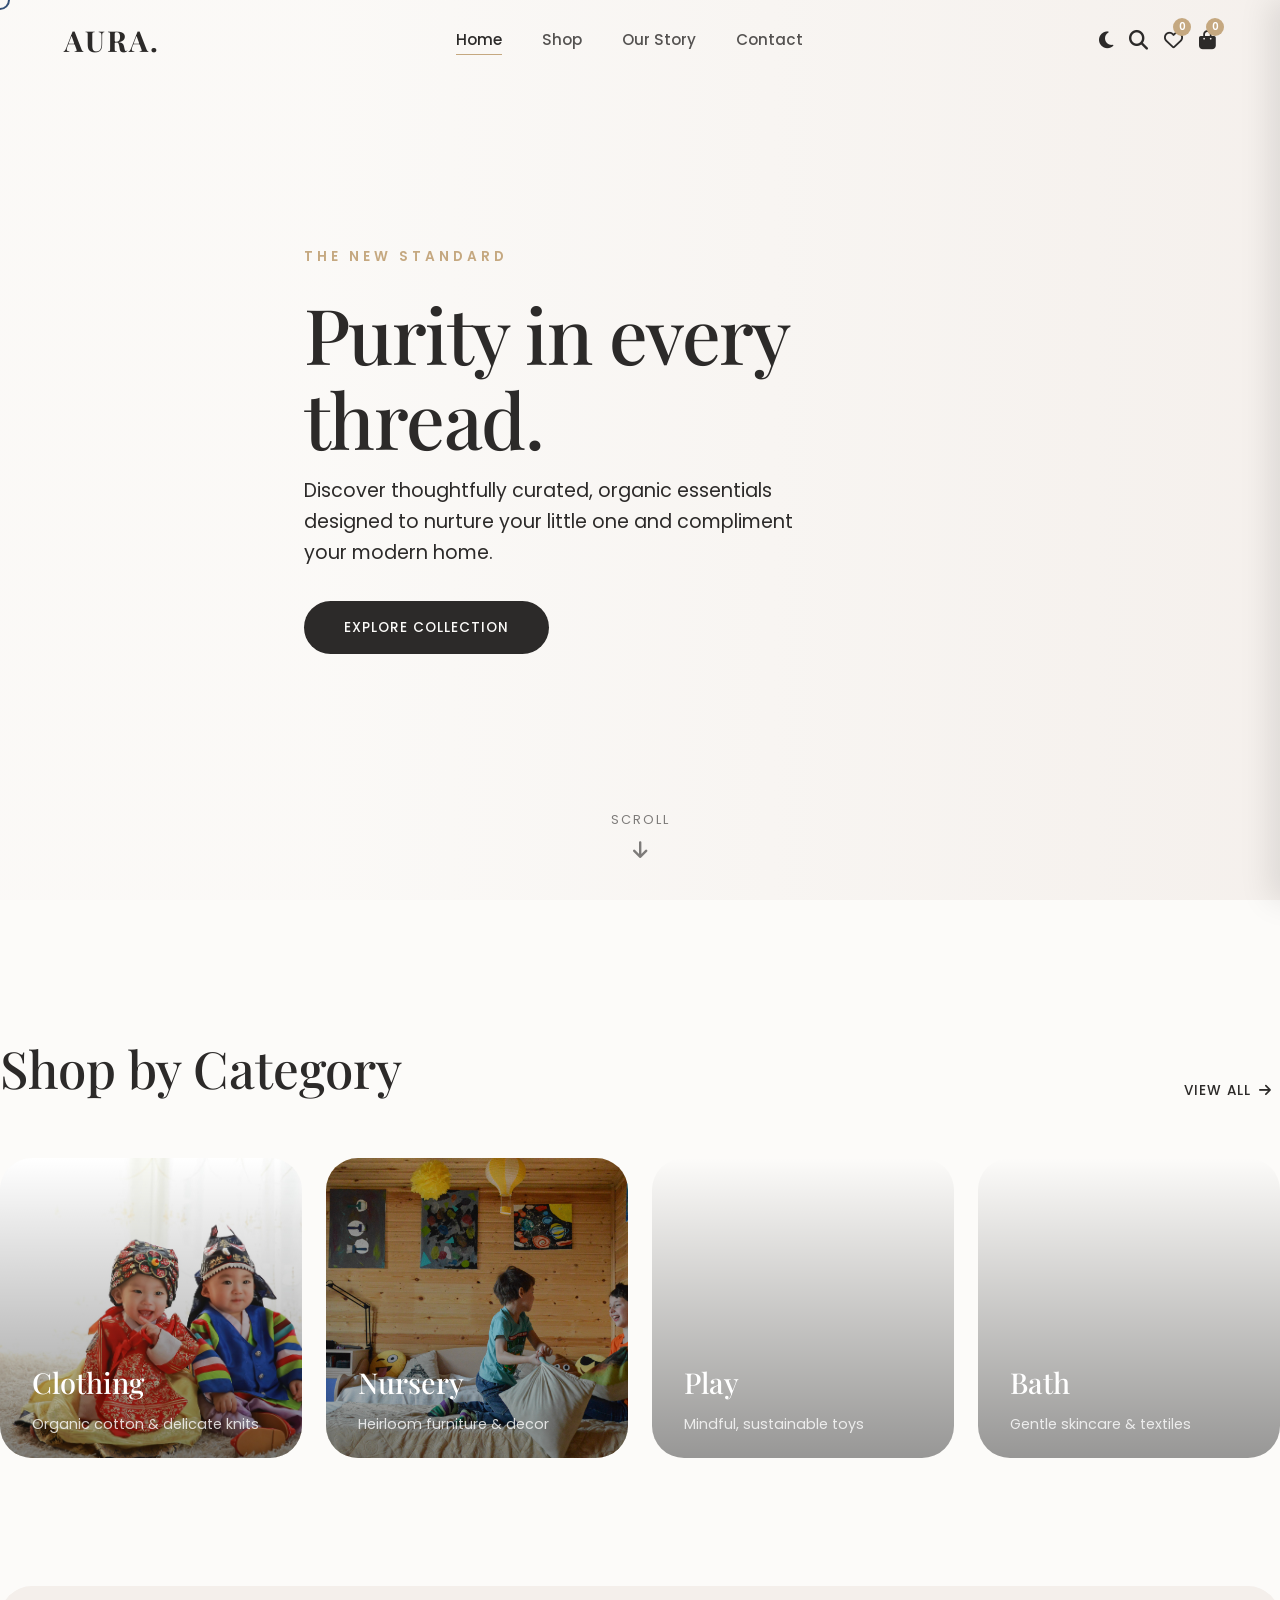
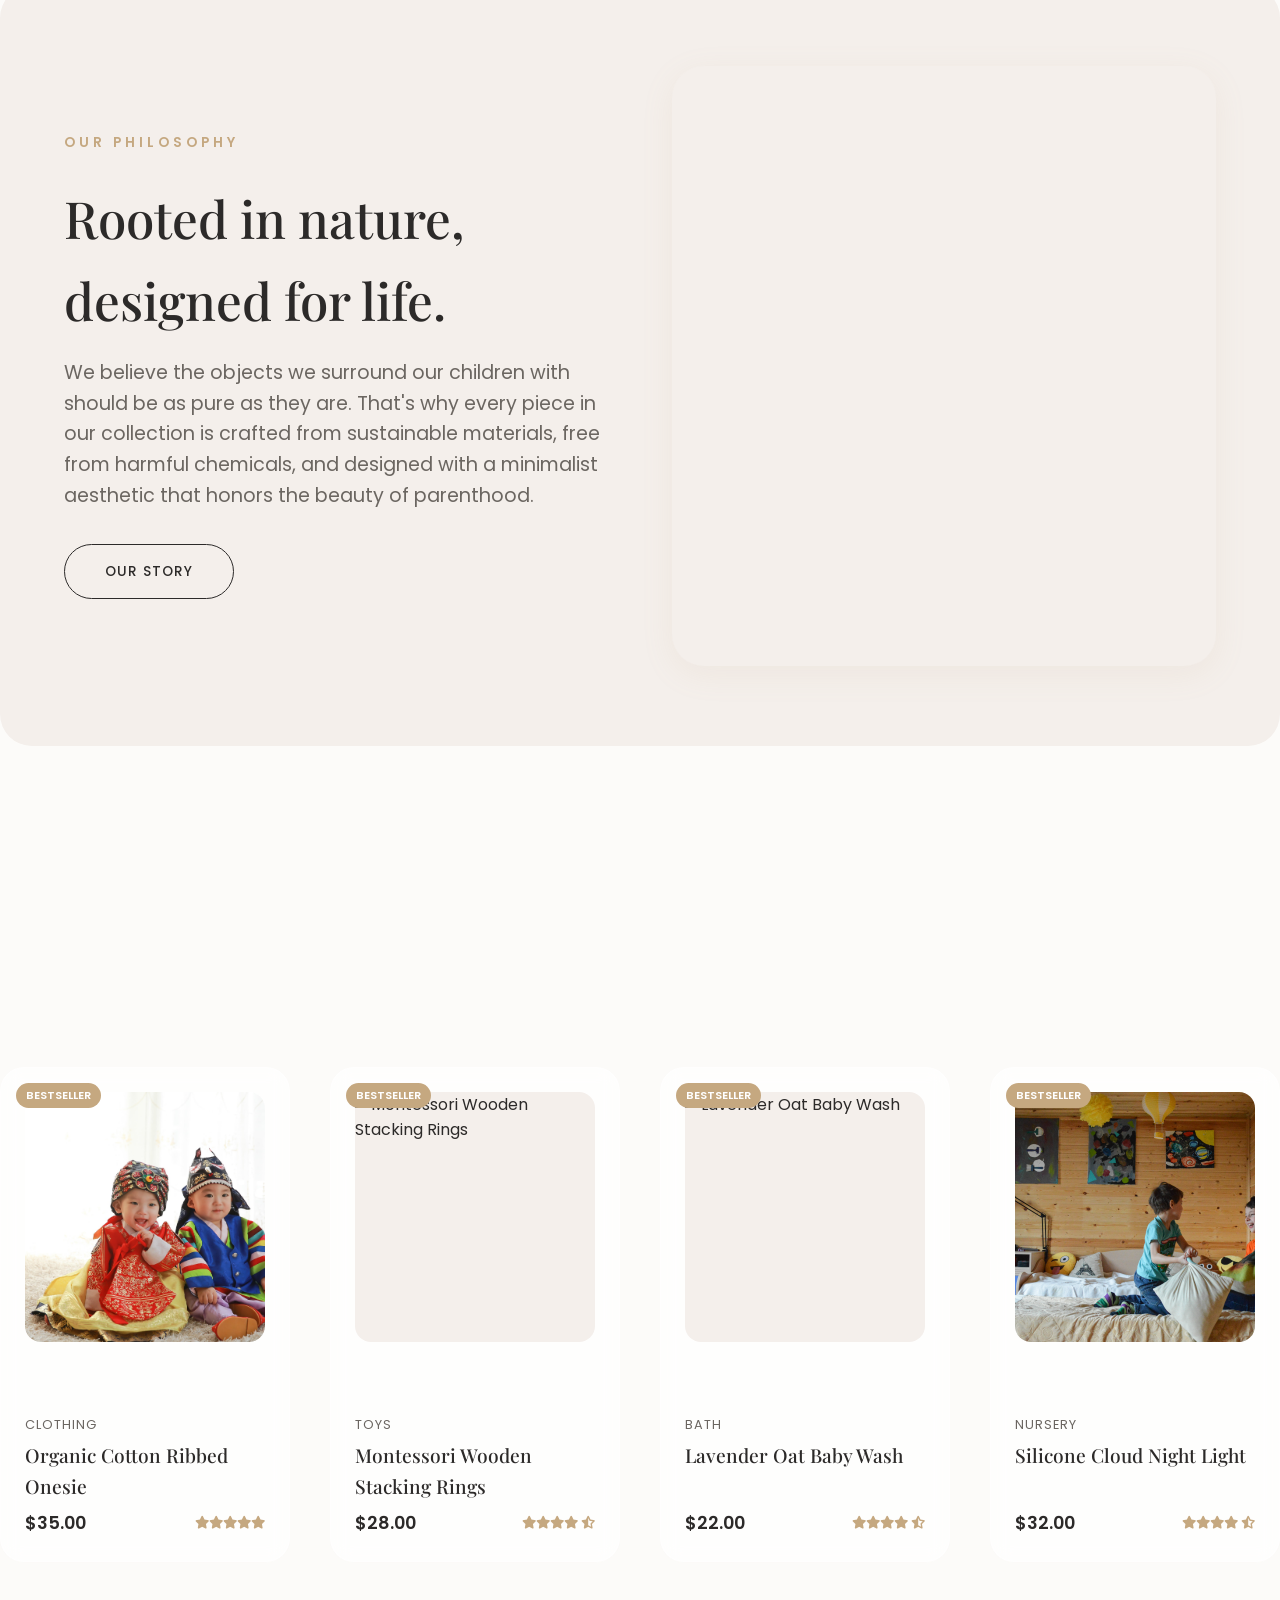
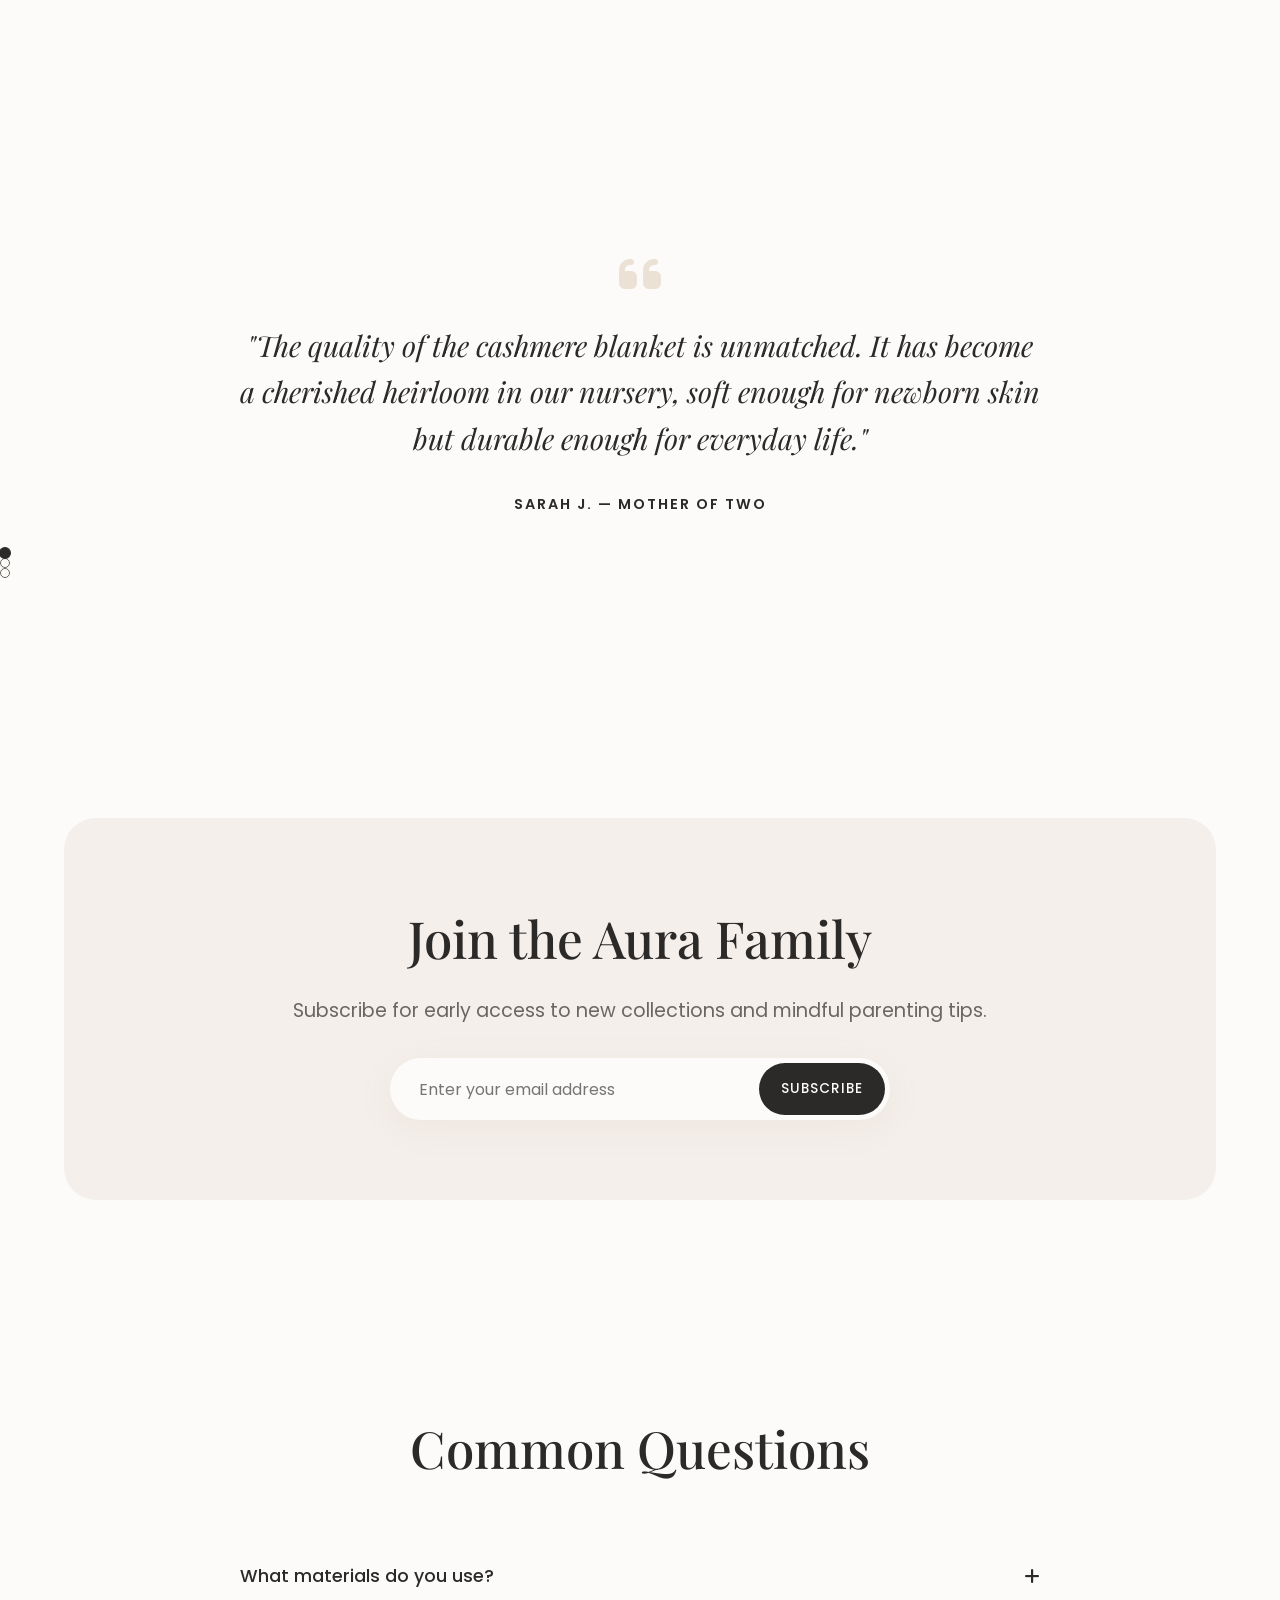
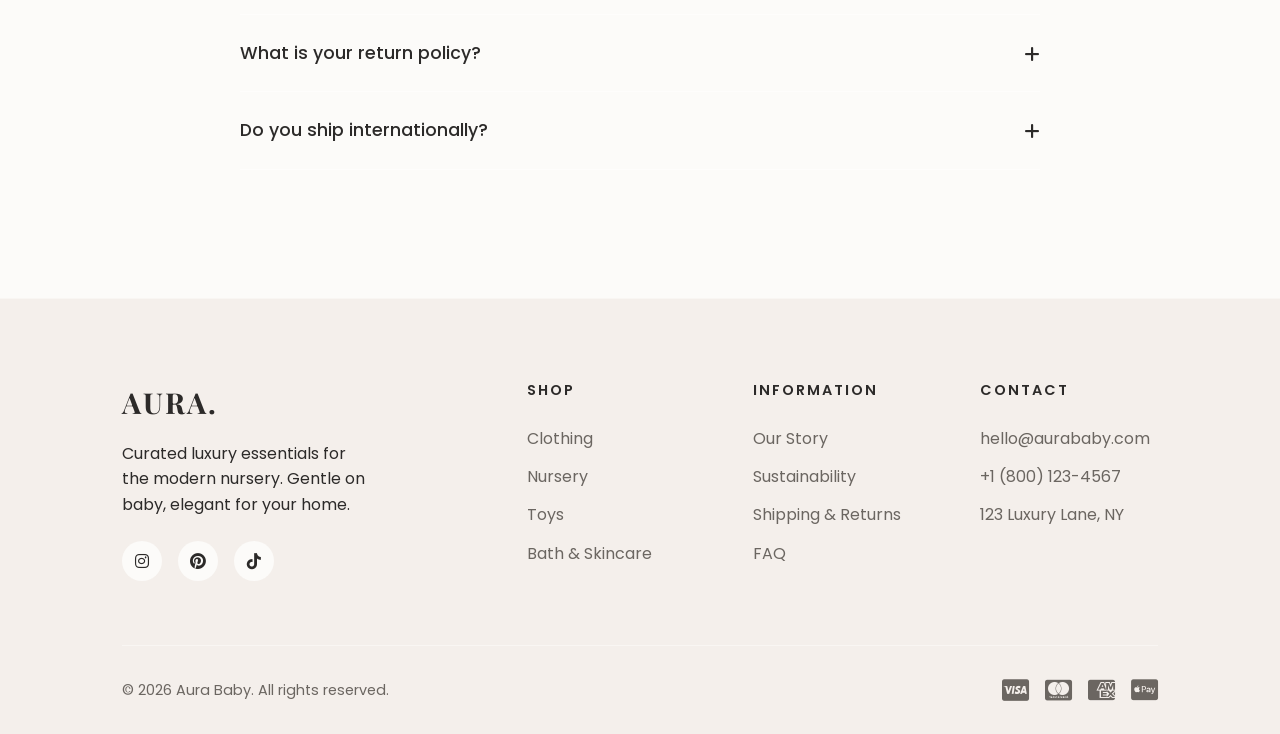
==== index.html @ 28e5e641 "convert single page to multipage optimized for shopify" ====
<!DOCTYPE html>
<html lang="en">
<head>
    <meta charset="UTF-8">
    <meta name="viewport" content="width=device-width, initial-scale=1.0">
    <title>Aura | Luxury Baby Essentials</title>
    <link rel="preconnect" href="https://fonts.googleapis.com">
    <link rel="preconnect" href="https://fonts.gstatic.com" crossorigin>
    <link href="https://fonts.googleapis.com/css2?family=Playfair+Display:ital,wght@0,400;0,500;0,600;0,700;1,400&family=Poppins:wght@300;400;500;600&display=swap" rel="stylesheet">
    <link rel="stylesheet" href="https://cdnjs.cloudflare.com/ajax/libs/font-awesome/6.4.0/css/all.min.css">
    <link rel="stylesheet" href="css/style.css">
</head>
<body>

    <div class="custom-cursor" id="cursor"></div>
    <div class="scroll-progress" id="scrollProgress"></div>

    <nav class="navbar" id="navbar">
        <div class="container nav-container">
            <a href="index.html" class="logo">AURA.</a>
            <ul class="nav-links">
                <li><a href="index.html" class="nav-link active">Home</a></li>
                <li><a href="shop.html" class="nav-link">Shop</a></li>
                <li><a href="about.html" class="nav-link">Our Story</a></li>
                <li><a href="contact.html" class="nav-link">Contact</a></li>
            </ul>
            <div class="nav-actions">
                <button id="themeToggle" aria-label="Toggle Dark Mode"><i class="fa-solid fa-moon"></i></button>
                <button id="searchBtn" aria-label="Search"><i class="fa-solid fa-magnifying-glass"></i></button>
                <button aria-label="Wishlist"><i class="fa-regular fa-heart"></i><span class="badge" id="wishlistCount">0</span></button>
                <button id="cartBtn" aria-label="Cart"><i class="fa-solid fa-bag-shopping"></i><span class="badge" id="cartCount">0</span></button>
            </div>
        </div>
    </nav>

    <main id="app-root">
        <section class="hero" style="background-image: url('https://images.unsplash.com/photo-1519689689353-89701638427f?auto=format&fit=crop&q=80&w=1920'); background-size: cover; background-position: center;">
            <div style="position: absolute; top: 0; left: 0; width: 100%; height: 100%; background: linear-gradient(to right, rgba(252, 251, 249, 0.85) 25%, rgba(252, 251, 249, 0.1) 100%); z-index: 0;"></div>
            <div class="container hero-content reveal" style="position: relative; z-index: 1;">
                <span class="hero-subtitle">The New Standard</span>
                <h1 class="title-lg">Purity in every thread.</h1>
                <p class="text-lead" style="margin-top: 1rem; max-width: 500px; color: var(--text-main);">Discover thoughtfully curated, organic essentials designed to nurture your little one and compliment your modern home.</p>
                <a href="shop.html" class="btn btn-primary" onclick="createRipple(event)">Explore Collection</a>
            </div>
            <div class="scroll-indicator">
                <span>Scroll</span>
                <i class="fa-solid fa-arrow-down"></i>
            </div>
        </section>

        <section class="section-padding container">
            <div style="display:flex; justify-content:space-between; align-items:flex-end; margin-bottom: 3rem;" class="reveal">
                <h2 class="title-md" style="margin:0;">Shop by Category</h2>
                <a href="shop.html" class="btn-outline btn" style="border:none; padding: 0.5rem;">View All <i class="fa-solid fa-arrow-right" style="margin-left:0.5rem;"></i></a>
            </div>
            <div class="category-grid reveal">
                <div class="category-card cat-clothing" onclick="window.location.href='shop.html?cat=Clothing'" style="background-image: url('./assets/clothing.jpg')">
                    <div class="category-content">
                        <h3>Clothing</h3>
                        <p>Organic cotton & delicate knits</p>
                    </div>
                </div>
                <div class="category-card cat-nursery" onclick="window.location.href='shop.html?cat=Nursery'" style="background-image: url('./assets/Nursing.jpg')">
                    <div class="category-content">
                        <h3>Nursery</h3>
                        <p>Heirloom furniture & decor</p>
                    </div>
                </div>
                <div class="category-card cat-toys" onclick="window.location.href='shop.html?cat=Toys'" style="background-image: url('https://images.unsplash.com/photo-1515488042361-ee00e0ddd4e4?auto=format&fit=crop&q=80&w=800')">
                    <div class="category-content">
                        <h3>Play</h3>
                        <p>Mindful, sustainable toys</p>
                    </div>
                </div>
                <div class="category-card cat-bath" onclick="window.location.href='shop.html?cat=Bath'" style="background-image: url('https://images.unsplash.com/photo-1559599101-f09722fb4948?auto=format&fit=crop&q=80&w=800')">
                    <div class="category-content">
                        <h3>Bath</h3>
                        <p>Gentle skincare & textiles</p>
                    </div>
                </div>
            </div>
        </section>

        <section class="section-padding container" style="background: var(--bg-secondary); border-radius: var(--radius-xl); padding: 5rem 5%;">
            <div class="editorial-split reveal">
                <div class="editorial-text">
                    <span class="hero-subtitle">Our Philosophy</span>
                    <h2 class="title-md">Rooted in nature, designed for life.</h2>
                    <p class="text-lead" style="margin-bottom: 2rem;">We believe the objects we surround our children with should be as pure as they are. That's why every piece in our collection is crafted from sustainable materials, free from harmful chemicals, and designed with a minimalist aesthetic that honors the beauty of parenthood.</p>
                    <a href="about.html" class="btn btn-outline" onclick="createRipple(event)">Our Story</a>
                </div>
                <div class="editorial-img" style="background-image: url('https://images.unsplash.com/photo-1522771935876-2497116a7a98?auto=format&fit=crop&q=80&w=800'); background-size: cover; background-position: center;"></div>
            </div>
        </section>

        <section class="section-padding container">
            <div class="text-center reveal" style="margin-bottom: 4rem;">
                <h2 class="title-md">Curated Favorites</h2>
                <p class="text-lead">The pieces our community loves most.</p>
            </div>
            <div class="grid" id="featuredGrid">
                <!-- Injected via JS -->
            </div>
        </section>

        <section class="section-padding container">
            <div class="testimonial-slider reveal">
                <div class="testimonial-slide active">
                    <i class="fa-solid fa-quote-left quote-icon"></i>
                    <p class="testimonial-text">"The quality of the cashmere blanket is unmatched. It has become a cherished heirloom in our nursery, soft enough for newborn skin but durable enough for everyday life."</p>
                    <p class="testimonial-author">Sarah J. — Mother of two</p>
                </div>
                <div class="slider-controls">
                    <div class="dot active"></div>
                    <div class="dot"></div>
                    <div class="dot"></div>
                </div>
            </div>
        </section>

        <section class="container reveal">
            <div class="newsletter-section">
                <h2 class="title-md">Join the Aura Family</h2>
                <p class="text-lead">Subscribe for early access to new collections and mindful parenting tips.</p>
                <form class="newsletter-form" id="newsletterForm">
                    <input type="email" placeholder="Enter your email address" required>
                    <button type="submit" class="btn btn-primary" onclick="createRipple(event)">Subscribe</button>
                </form>
            </div>
        </section>
        
        <section class="section-padding container reveal">
            <h2 class="title-md text-center" style="margin-bottom: 3rem;">Common Questions</h2>
            <div style="max-width: 800px; margin: 0 auto;">
                <div class="faq-item" onclick="this.classList.toggle('active')">
                    <div class="faq-question">What materials do you use? <i class="fa-solid fa-plus faq-icon"></i></div>
                    <div class="faq-answer">We strictly use GOTS-certified organic cotton, sustainable beechwood, non-toxic water-based dyes, and hypoallergenic materials to ensure absolute safety for your child.</div>
                </div>
                <div class="faq-item" onclick="this.classList.toggle('active')">
                    <div class="faq-question">What is your return policy? <i class="fa-solid fa-plus faq-icon"></i></div>
                    <div class="faq-answer">We accept returns within 30 days of purchase for unused items in their original packaging. Simply initiate a return through our portal.</div>
                </div>
                <div class="faq-item" onclick="this.classList.toggle('active')">
                    <div class="faq-question">Do you ship internationally? <i class="fa-solid fa-plus faq-icon"></i></div>
                    <div class="faq-answer">Yes, we offer worldwide shipping. Shipping costs and transit times are calculated at checkout based on your location.</div>
                </div>
            </div>
        </section>
    </main>

    <footer>
        <div class="container">
            <div class="footer-grid">
                <div class="footer-col">
                    <a href="index.html" class="logo" style="margin-bottom: 1rem; display: block;">AURA.</a>
                    <p class="text-muted" style="max-width: 250px;">Curated luxury essentials for the modern nursery. Gentle on baby, elegant for your home.</p>
                    <div class="social-icons">
                        <a href="#"><i class="fa-brands fa-instagram"></i></a>
                        <a href="#"><i class="fa-brands fa-pinterest"></i></a>
                        <a href="#"><i class="fa-brands fa-tiktok"></i></a>
                    </div>
                </div>
                <div class="footer-col">
                    <h4>Shop</h4>
                    <ul class="footer-links">
                        <li><a href="shop.html?cat=Clothing">Clothing</a></li>
                        <li><a href="shop.html?cat=Nursery">Nursery</a></li>
                        <li><a href="shop.html?cat=Toys">Toys</a></li>
                        <li><a href="shop.html?cat=Bath">Bath & Skincare</a></li>
                    </ul>
                </div>
                <div class="footer-col">
                    <h4>Information</h4>
                    <ul class="footer-links">
                        <li><a href="about.html">Our Story</a></li>
                        <li><a href="#">Sustainability</a></li>
                        <li><a href="#">Shipping & Returns</a></li>
                        <li><a href="#">FAQ</a></li>
                    </ul>
                </div>
                <div class="footer-col">
                    <h4>Contact</h4>
                    <ul class="footer-links">
                        <li>hello@aurababy.com</li>
                        <li>+1 (800) 123-4567</li>
                        <li>123 Luxury Lane, NY</li>
                    </ul>
                </div>
            </div>
            <div class="footer-bottom">
                <p>&copy; 2026 Aura Baby. All rights reserved.</p>
                <div class="payment-icons" style="display: flex; gap: 1rem; font-size: 1.5rem;">
                    <i class="fa-brands fa-cc-visa"></i>
                    <i class="fa-brands fa-cc-mastercard"></i>
                    <i class="fa-brands fa-cc-amex"></i>
                    <i class="fa-brands fa-cc-apple-pay"></i>
                </div>
            </div>
        </div>
    </footer>

    <div class="overlay" id="overlay"></div>
    <div class="sidebar" id="cartSidebar">
        <div class="sidebar-header">
            <h3>Your Cart</h3>
            <i class="fa-solid fa-xmark close-btn" id="closeCart"></i>
        </div>
        <div class="sidebar-content" id="cartItems"></div>
        <div class="sidebar-footer">
            <div class="cart-total"><span>Subtotal</span><span id="cartTotalValue">$0.00</span></div>
            <button class="btn btn-primary" style="width: 100%;" id="checkoutBtn">Proceed to Checkout</button>
        </div>
    </div>

    <div class="modal" id="searchModal">
        <i class="fa-solid fa-xmark close-btn modal-close" id="closeSearch"></i>
        <div class="search-input-wrap">
            <input type="text" id="searchInput" placeholder="Search for luxury baby items...">
            <i class="fa-solid fa-magnifying-glass"></i>
        </div>
        <div id="searchResults" class="grid"></div>
    </div>

    <div class="modal" id="quickViewModal">
        <i class="fa-solid fa-xmark close-btn modal-close" id="closeQuickView"></i>
        <div class="qv-grid" id="quickViewContent"></div>
    </div>

    <div class="toast-container" id="toastContainer"></div>

    <nav class="bottom-nav" id="bottomNav">
        <a href="index.html" class="bottom-nav-item active"><i class="fa-solid fa-house"></i><span>Home</span></a>
        <a href="shop.html" class="bottom-nav-item"><i class="fa-solid fa-bag-shopping"></i><span>Shop</span></a>
        <button class="bottom-nav-item" id="bnavSearchBtn"><i class="fa-solid fa-magnifying-glass"></i><span>Search</span></button>
        <button class="bottom-nav-item" id="bnavWishlistBtn"><i class="fa-regular fa-heart"></i><span>Wishlist</span><span class="bnav-badge" id="bnavWishlistCount">0</span></button>
        <button class="bottom-nav-item" id="bnavCartBtn"><i class="fa-solid fa-cart-shopping"></i><span>Cart</span><span class="bnav-badge" id="bnavCartCount">0</span></button>
    </nav>

    <script src="js/main.js"></script>
    <script>
        document.addEventListener('DOMContentLoaded', () => {
            const featuredGrid = document.getElementById('featuredGrid');
            if(featuredGrid) {
                featuredGrid.innerHTML = products.filter(p => p.bestSeller).slice(0, 4).map(p => generateProductCard(p)).join('');
                initObservers();
            }
        });
    </script>
</body>
</html>
---- css/style.css ----
/* ==========================================================================
   CSS VARIABLES & THEMING
   ========================================================================== */
:root {
    /* Colors - Light Theme (Luxury Baby Brand) */
    --bg-main: #FCFBF9; /* Warm white */
    --bg-secondary: #F4EFEB; /* Cream */
    --text-main: #2C2A29;
    --text-muted: #6B6661;
    --accent-gold: #C5A880; /* Champagne Gold */
    --accent-blue: #DCE5E8; /* Powder blue */
    --accent-pink: #F3E6E8; /* Blush pink */
    
    /* UI Elements */
    --glass-bg: rgba(255, 255, 255, 0.7);
    --glass-border: rgba(255, 255, 255, 0.4);
    --glass-shadow: 0 8px 32px 0 rgba(197, 168, 128, 0.1);
    
    /* Typography */
    --font-heading: 'Playfair Display', serif;
    --font-body: 'Poppins', sans-serif;
    
    /* Spacing & Layout */
    --radius-md: 16px;
    --radius-lg: 24px;
    --radius-xl: 32px;
    --radius-pill: 100px;
    --nav-height: 80px;
    --transition: all 0.4s cubic-bezier(0.16, 1, 0.3, 1);
}

[data-theme="dark"] {
    --bg-main: #1A1918;
    --bg-secondary: #242220;
    --text-main: #F4EFEB;
    --text-muted: #A39E99;
    --accent-gold: #D4B992;
    --accent-blue: #2A363A;
    --accent-pink: #3D2D30;
    
    --glass-bg: rgba(36, 34, 32, 0.7);
    --glass-border: rgba(255, 255, 255, 0.05);
    --glass-shadow: 0 8px 32px 0 rgba(0, 0, 0, 0.4);
}

/* ==========================================================================
   RESET & BASE
   ========================================================================== */
* { margin: 0; padding: 0; box-sizing: border-box; }

body {
    font-family: var(--font-body);
    background-color: var(--bg-main);
    color: var(--text-main);
    line-height: 1.6;
    overflow-x: hidden;
    transition: background-color 0.5s ease, color 0.5s ease;
    cursor: none; /* Hide default cursor for custom cursor */
}

h1, h2, h3, h4, h5, h6 { font-family: var(--font-heading); font-weight: 500; }
a { text-decoration: none; color: inherit; cursor: none; }
ul { list-style: none; }
button { font-family: var(--font-body); border: none; background: none; cursor: none; }
img { max-width: 100%; height: auto; display: block; }

/* Container */
.container {
    width: 100%;
    max-width: 1400px;
    margin: 0 auto;
    padding: 0 5%;
}

/* ==========================================================================
   CUSTOM CURSOR & SCROLL PROGRESS
   ========================================================================== */
.custom-cursor {
    position: fixed;
    top: 0; left: 0;
    width: 20px; height: 20px;
    border: 2px solid var(--accent-gold);
    border-radius: 50%;
    transform: translate(-50%, -50%);
    pointer-events: none;
    z-index: 9999;
    transition: width 0.3s, height 0.3s, background 0.3s;
    mix-blend-mode: difference;
}
.custom-cursor.hover {
    width: 50px; height: 50px;
    background: rgba(197, 168, 128, 0.2);
    border-color: transparent;
}

.scroll-progress {
    position: fixed;
    top: 0; left: 0;
    width: 0%; height: 3px;
    background: var(--accent-gold);
    z-index: 10000;
    transition: width 0.1s ease;
}

/* ==========================================================================
   TYPOGRAPHY & UTILITIES
   ========================================================================== */
.title-lg { font-size: clamp(3rem, 6vw, 5.5rem); line-height: 1.1; letter-spacing: -0.02em; }
.title-md { font-size: clamp(2rem, 4vw, 3.5rem); margin-bottom: 1rem; }
.title-sm { font-size: clamp(1.2rem, 2vw, 1.8rem); margin-bottom: 0.5rem; }
.text-lead { font-size: clamp(1rem, 1.5vw, 1.2rem); color: var(--text-muted); }
.text-center { text-align: center; }

.section-padding { padding: 8rem 0; }

/* Reveal Animations */
.reveal { opacity: 0; transform: translateY(40px); transition: 1s cubic-bezier(0.16, 1, 0.3, 1); }
.reveal.active { opacity: 1; transform: translateY(0); }

/* ==========================================================================
   BUTTONS & CHIPS
   ========================================================================== */
.btn {
    display: inline-flex;
    align-items: center;
    justify-content: center;
    padding: 1rem 2.5rem;
    border-radius: var(--radius-pill);
    font-weight: 500;
    letter-spacing: 1px;
    text-transform: uppercase;
    font-size: 0.85rem;
    transition: var(--transition);
    position: relative;
    overflow: hidden;
    z-index: 1;
}
.btn-primary {
    background: var(--text-main);
    color: var(--bg-main);
}
.btn-primary:hover { transform: translateY(-3px); box-shadow: 0 10px 20px rgba(0,0,0,0.1); }

.btn-outline {
    background: transparent;
    border: 1px solid var(--text-main);
    color: var(--text-main);
}
.btn-outline:hover { background: var(--text-main); color: var(--bg-main); }

.btn-icon {
    width: 45px; height: 45px;
    border-radius: 50%;
    display: flex; align-items: center; justify-content: center;
    background: var(--glass-bg);
    border: 1px solid var(--glass-border);
    backdrop-filter: blur(10px);
    transition: var(--transition);
    color: var(--text-main);
}
.btn-icon:hover { background: var(--accent-gold); color: white; transform: scale(1.05); }

/* Ripple Effect */
.ripple {
    position: absolute; border-radius: 50%; background: rgba(255,255,255,0.4);
    transform: scale(0); animation: ripple-anim 0.6s linear; pointer-events: none;
}
@keyframes ripple-anim { to { transform: scale(4); opacity: 0; } }

/* ==========================================================================
   NAVIGATION
   ========================================================================== */
.navbar {
    position: fixed;
    top: 0; left: 0; width: 100%;
    height: var(--nav-height);
    display: flex; align-items: center;
    z-index: 1000;
    transition: var(--transition);
}
.navbar.scrolled {
    background: var(--glass-bg);
    backdrop-filter: blur(20px);
    border-bottom: 1px solid var(--glass-border);
    box-shadow: var(--glass-shadow);
}
.nav-container {
    display: flex; justify-content: space-between; align-items: center; width: 100%;
}
.nav-links { display: flex; gap: 2.5rem; }
.nav-links a {
    font-size: 0.95rem; font-weight: 500; color: var(--text-main);
    position: relative; opacity: 0.8; transition: var(--transition);
}
.nav-links a:hover, .nav-links a.active { opacity: 1; }
.nav-links a::after {
    content: ''; position: absolute; bottom: -5px; left: 0; width: 0; height: 1px;
    background: var(--accent-gold); transition: var(--transition);
}
.nav-links a:hover::after, .nav-links a.active::after { width: 100%; }

.logo { font-family: var(--font-heading); font-size: 1.8rem; font-weight: 700; letter-spacing: 2px; }

.nav-actions { display: flex; gap: 1rem; align-items: center; }
.nav-actions button { font-size: 1.2rem; color: var(--text-main); position: relative; }
.badge {
    position: absolute; top: -8px; right: -8px;
    background: var(--accent-gold); color: white;
    font-size: 0.65rem; width: 18px; height: 18px;
    display: flex; align-items: center; justify-content: center;
    border-radius: 50%; font-weight: 600;
}

/* ==========================================================================
   HERO SECTION
   ========================================================================== */
.hero {
    height: 100vh;
    display: flex; align-items: center;
    position: relative; overflow: hidden;
    background: var(--bg-secondary);
}

.hero-content {
    position: relative; z-index: 1; max-width: 800px;
}
.hero-subtitle {
    text-transform: uppercase; letter-spacing: 4px; font-size: 0.85rem;
    color: var(--accent-gold); margin-bottom: 1.5rem; display: block; font-weight: 600;
}
.hero-content .btn-primary { margin-top: 2rem; }

.scroll-indicator {
    position: absolute; bottom: 40px; left: 50%; transform: translateX(-50%);
    display: flex; flex-direction: column; align-items: center; gap: 10px; z-index: 1;
    opacity: 0.6; animation: bounce 2s infinite;
}
.scroll-indicator span { font-size: 0.8rem; text-transform: uppercase; letter-spacing: 2px; }
.scroll-indicator i { font-size: 1.2rem; }
@keyframes bounce { 0%, 20%, 50%, 80%, 100% { transform: translateY(0) translateX(-50%); } 40% { transform: translateY(-10px) translateX(-50%); } 60% { transform: translateY(-5px) translateX(-50%); } }

/* ==========================================================================
   PRODUCT CARDS (GLASSMORPHISM & TILT)
   ========================================================================== */
.grid {
    display: grid; grid-template-columns: repeat(auto-fill, minmax(280px, 1fr)); gap: 2.5rem;
}

.product-card {
    background: var(--glass-bg);
    border: 1px solid var(--glass-border);
    border-radius: var(--radius-lg);
    padding: 1.5rem;
    backdrop-filter: blur(10px);
    transition: transform 0.3s ease, box-shadow 0.3s ease;
    position: relative;
    display: flex; flex-direction: column;
    transform-style: preserve-3d;
}
.product-card:hover {
    box-shadow: var(--glass-shadow);
    z-index: 2;
}
.product-image-wrap {
    height: 250px; border-radius: var(--radius-md);
    background: var(--bg-secondary);
    position: relative; overflow: hidden; margin-bottom: 1rem;
    flex-shrink: 0;
}
.product-image-wrap img { transition: var(--transition); }
.product-card:hover .product-image-wrap img { transform: scale(1.05); }

/* Actions row sits BELOW the image, always in the card flow */
.product-actions {
    display: flex;
    justify-content: flex-start;
    gap: 0.5rem;
    margin-bottom: 0.75rem;
    opacity: 0;
    transform: translateY(6px);
    transition: opacity 0.3s ease, transform 0.3s ease;
}
.product-card:hover .product-actions {
    opacity: 1;
    transform: translateY(0);
}

.product-badges {
    position: absolute; top: 15px; left: 15px;
    display: flex; gap: 0.5rem;
    z-index: 10;
}
.badge-tag {
    background: var(--text-main); color: var(--bg-main);
    padding: 4px 10px; border-radius: var(--radius-pill); font-size: 0.7rem; font-weight: 600; text-transform: uppercase;
}
.badge-tag.gold { background: var(--accent-gold); color: white; }

.product-info { flex-grow: 1; display: flex; flex-direction: column; }
.product-category { font-size: 0.8rem; color: var(--text-muted); text-transform: uppercase; letter-spacing: 1px; margin-bottom: 0.3rem; }
.product-title { font-family: var(--font-heading); font-size: 1.2rem; margin-bottom: 0.5rem; cursor: pointer; }
.product-price-rating { display: flex; justify-content: space-between; align-items: center; margin-top: auto; }
.product-price { font-weight: 600; font-size: 1.1rem; }
.product-rating { color: var(--accent-gold); font-size: 0.8rem; }

/* Skeleton Loader */
.skeleton { animation: pulse 1.5s infinite ease-in-out; background: var(--glass-border); border-radius: var(--radius-md); }
@keyframes pulse { 0% { opacity: 0.5; } 50% { opacity: 0.8; } 100% { opacity: 0.5; } }

/* ==========================================================================
   CATEGORIES SECTION
   ========================================================================== */
.category-grid {
    display: grid; grid-template-columns: repeat(auto-fit, minmax(250px, 1fr)); gap: 1.5rem;
}
.category-card {
    height: 300px; border-radius: var(--radius-xl); position: relative; overflow: hidden;
    display: flex; align-items: flex-end; padding: 2rem;
    background-size: cover; background-position: center;
    cursor: pointer;
    transition: var(--transition);
}
.category-card:hover { transform: translateY(-5px); }
.category-card::before {
    content: ''; position: absolute; top: 0; left: 0; width: 100%; height: 100%;
    background: linear-gradient(to top, rgba(0,0,0,0.4) 0%, transparent 100%);
    transition: var(--transition);
}
.category-card:hover::before { background: linear-gradient(to top, rgba(0,0,0,0.6) 0%, rgba(0,0,0,0.1) 100%); }
.category-content { position: relative; z-index: 1; color: white; width: 100%; transform: translateY(10px); transition: var(--transition); }
.category-card:hover .category-content { transform: translateY(0); }
.category-content h3 { font-size: 1.8rem; margin-bottom: 0.5rem; }
.category-content p { font-size: 0.9rem; opacity: 0.8; transition: var(--transition); }
.category-card:hover .category-content p { opacity: 1; }

/* ==========================================================================
   ABOUT & TESTIMONIALS (EDITORIAL)
   ========================================================================== */
.editorial-split {
    display: flex; gap: 4rem; align-items: center;
}
.editorial-img {
    flex: 1; height: 600px; border-radius: var(--radius-xl);
    background: var(--bg-secondary);
    position: relative; overflow: hidden;
    box-shadow: var(--glass-shadow);
}
.editorial-text { flex: 1; }

.testimonial-slider { position: relative; overflow: hidden; padding: 2rem 0; }
.testimonial-slide { display: none; text-align: center; max-width: 800px; margin: 0 auto; animation: fade 1s; }
.testimonial-slide.active { display: block; }
.quote-icon { font-size: 3rem; color: var(--accent-gold); opacity: 0.3; margin-bottom: 1.5rem; }
.testimonial-text { font-family: var(--font-heading); font-size: 1.8rem; font-style: italic; margin-bottom: 2rem; }
.testimonial-author { font-weight: 600; text-transform: uppercase; letter-spacing: 2px; font-size: 0.9rem; }

.slider-controls { display: center; justify-content: center; gap: 1rem; margin-top: 2rem; }
.dot { width: 10px; height: 10px; border-radius: 50%; background: var(--glass-border); cursor: pointer; transition: var(--transition); border: 1px solid var(--text-muted); }
.dot.active { background: var(--text-main); border-color: var(--text-main); transform: scale(1.2); }

/* ==========================================================================
   NEWSLETTER & FAQ
   ========================================================================== */
.newsletter-section {
    background: var(--bg-secondary); border-radius: var(--radius-xl);
    padding: 5rem 2rem; text-align: center; margin: 5rem 0;
}
.newsletter-form {
    display: flex; max-width: 500px; margin: 2rem auto 0;
    background: var(--bg-main); border-radius: var(--radius-pill); padding: 5px;
    box-shadow: var(--glass-shadow);
}
.newsletter-form input {
    flex: 1; border: none; background: transparent; padding: 0 1.5rem;
    font-family: var(--font-body); font-size: 1rem; color: var(--text-main); outline: none;
}

.faq-item {
    border-bottom: 1px solid var(--glass-border); padding: 1.5rem 0; cursor: pointer;
}
.faq-question { display: flex; justify-content: space-between; align-items: center; font-weight: 500; font-size: 1.1rem; }
.faq-answer { max-height: 0; overflow: hidden; transition: max-height 0.4s ease; color: var(--text-muted); margin-top: 0; opacity: 0; }
.faq-item.active .faq-answer { max-height: 200px; margin-top: 1rem; opacity: 1; }
.faq-item.active .faq-icon { transform: rotate(45deg); }
.faq-icon { transition: transform 0.3s ease; }

/* ==========================================================================
   FOOTER
   ========================================================================== */
footer {
    background: var(--bg-secondary); padding: 5rem 5% 2rem;
    border-top: 1px solid var(--glass-border);
}
.footer-grid { display: grid; grid-template-columns: 2fr 1fr 1fr 1fr; gap: 3rem; margin-bottom: 4rem; }
.footer-col h4 { font-family: var(--font-body); font-weight: 600; text-transform: uppercase; letter-spacing: 2px; margin-bottom: 1.5rem; font-size: 0.9rem; }
.footer-links li { margin-bottom: 0.8rem; color: var(--text-muted); transition: var(--transition); cursor: pointer; }
.footer-links li:hover { color: var(--text-main); transform: translateX(5px); }
.social-icons { display: flex; gap: 1rem; margin-top: 1.5rem; }
.social-icons a { display: flex; align-items: center; justify-content: center; width: 40px; height: 40px; border-radius: 50%; background: var(--bg-main); transition: var(--transition); }
.social-icons a:hover { background: var(--accent-gold); color: white; transform: translateY(-3px); }
.footer-bottom { display: flex; justify-content: space-between; align-items: center; padding-top: 2rem; border-top: 1px solid var(--glass-border); color: var(--text-muted); font-size: 0.9rem; }

/* ==========================================================================
   MODALS & SIDEBARS
   ========================================================================== */
.overlay { position: fixed; top: 0; left: 0; width: 100%; height: 100%; background: rgba(0,0,0,0.5); backdrop-filter: blur(5px); z-index: 2000; opacity: 0; visibility: hidden; transition: var(--transition); }
.overlay.active { opacity: 1; visibility: visible; }

/* Cart Sidebar */
.sidebar {
    position: fixed; top: 0; right: -450px; width: 100%; max-width: 450px; height: 100vh;
    background: var(--bg-main); z-index: 2001; transition: right 0.4s cubic-bezier(0.16, 1, 0.3, 1);
    display: flex; flex-direction: column; box-shadow: -10px 0 30px rgba(0,0,0,0.1);
}
.sidebar.active { right: 0; }
.sidebar-header { padding: 2rem; display: flex; justify-content: space-between; align-items: center; border-bottom: 1px solid var(--glass-border); }
.close-btn { font-size: 1.5rem; cursor: pointer; color: var(--text-main); }
.sidebar-content { flex: 1; overflow-y: auto; padding: 2rem; display: flex; flex-direction: column; gap: 1.5rem; }
.sidebar-footer { padding: 2rem; border-top: 1px solid var(--glass-border); background: var(--bg-secondary); }

.cart-item { display: flex; gap: 1rem; align-items: center; }
.cart-item-img { width: 80px; height: 80px; background: var(--glass-border); border-radius: var(--radius-md); display: flex; align-items: center; justify-content: center; font-size: 2rem; color: var(--text-muted); }
.cart-item-info { flex: 1; }
.cart-item-title { font-weight: 500; font-size: 0.9rem; margin-bottom: 0.3rem; }
.cart-item-price { color: var(--text-muted); font-size: 0.9rem; }
.qty-control { display: flex; align-items: center; gap: 0.5rem; margin-top: 0.5rem; background: var(--bg-secondary); width: fit-content; border-radius: var(--radius-pill); padding: 2px 8px; }
.qty-btn { padding: 0 5px; cursor: pointer; font-size: 1.2rem; }
.cart-remove { color: #d9534f; cursor: pointer; font-size: 0.8rem; text-transform: uppercase; margin-left: auto; }

.cart-total { display: flex; justify-content: space-between; font-size: 1.2rem; font-weight: 600; margin-bottom: 1.5rem; font-family: var(--font-heading); }

/* Search & Quick View Modals */
.modal {
    position: fixed; top: 50%; left: 50%; transform: translate(-50%, -50%) scale(0.9);
    background: var(--bg-main); border-radius: var(--radius-lg); padding: 3rem;
    z-index: 2001; opacity: 0; visibility: hidden; transition: var(--transition);
    max-width: 900px; width: 90%; max-height: 90vh; overflow-y: auto;
    box-shadow: var(--glass-shadow);
}
.modal.active { opacity: 1; visibility: visible; transform: translate(-50%, -50%) scale(1); }
.modal-close { position: absolute; top: 1.5rem; right: 1.5rem; }

.search-input-wrap { display: flex; border-bottom: 2px solid var(--text-main); padding-bottom: 1rem; margin-bottom: 2rem; }
.search-input-wrap input { flex: 1; border: none; background: transparent; font-size: 2rem; font-family: var(--font-heading); outline: none; color: var(--text-main); }
.search-input-wrap i { font-size: 1.5rem; color: var(--text-main); align-self: center; }

/* Quick View Layout */
.qv-grid { display: grid; grid-template-columns: 1fr 1fr; gap: 3rem; }
.qv-img { height: 400px; background: var(--bg-secondary); border-radius: var(--radius-md); display: flex; align-items: center; justify-content: center; font-size: 8rem; color: var(--accent-gold); }
.qv-details h2 { margin-bottom: 1rem; }
.qv-price { font-size: 1.5rem; margin-bottom: 1.5rem; font-weight: 500; }
.qv-desc { color: var(--text-muted); margin-bottom: 2rem; }

/* Toast */
.toast-container { position: fixed; bottom: 20px; right: 20px; z-index: 9999; display: flex; flex-direction: column; gap: 10px; }
.toast { background: var(--text-main); color: var(--bg-main); padding: 1rem 1.5rem; border-radius: var(--radius-md); box-shadow: 0 5px 15px rgba(0,0,0,0.2); transform: translateX(120%); transition: transform 0.3s ease; display: flex; align-items: center; gap: 10px; }
.toast.show { transform: translateX(0); }

/* ==========================================================================
   SHOP PAGE STYLES
   ========================================================================== */
.shop-header { padding: 8rem 0 3rem; text-align: center; background: var(--bg-secondary); margin-bottom: 4rem; }
.shop-filters { display: flex; justify-content: space-between; align-items: center; margin-bottom: 2rem; flex-wrap: wrap; gap: 1rem; }
.filter-chips { display: flex; gap: 1rem; overflow-x: auto; padding-bottom: 0.5rem; }
.chip { padding: 0.5rem 1.5rem; border: 1px solid var(--glass-border); border-radius: var(--radius-pill); cursor: pointer; transition: var(--transition); background: var(--glass-bg); white-space: nowrap; }
.chip.active, .chip:hover { background: var(--text-main); color: var(--bg-main); }
.sort-select { padding: 0.5rem 1rem; border: 1px solid var(--glass-border); border-radius: var(--radius-pill); background: var(--glass-bg); color: var(--text-main); font-family: var(--font-body); outline: none; cursor: pointer; }

/* ==========================================================================
   FILTER BUTTON
   ========================================================================== */
.filter-btn {
    display: inline-flex;
    align-items: center;
    gap: 0.5rem;
    padding: 0.55rem 1.2rem;
    border: 1px solid var(--glass-border);
    border-radius: var(--radius-pill);
    background: var(--glass-bg);
    color: var(--text-main);
    font-family: var(--font-body);
    font-size: 0.875rem;
    font-weight: 500;
    cursor: pointer;
    transition: var(--transition);
    backdrop-filter: blur(10px);
    white-space: nowrap;
    flex-shrink: 0;
}
.filter-btn:hover {
    background: var(--text-main);
    color: var(--bg-main);
    border-color: var(--text-main);
}
.filter-btn i { font-size: 0.85rem; }
.filter-btn .filter-count {
    background: var(--accent-gold);
    color: white;
    font-size: 0.6rem;
    font-weight: 700;
    width: 17px;
    height: 17px;
    border-radius: 50%;
    display: none;
    align-items: center;
    justify-content: center;
    line-height: 1;
}
.filter-btn .filter-count.visible { display: flex; }

/* ==========================================================================
   FILTER SIDEBAR
   ========================================================================== */
.filter-sidebar {
    position: fixed;
    top: 0;
    left: -420px;
    width: 380px;
    max-width: 100vw;
    height: 100vh;
    height: 100dvh;
    background: var(--bg-main);
    z-index: 2001;
    transition: left 0.4s cubic-bezier(0.16, 1, 0.3, 1);
    display: flex;
    flex-direction: column;
    box-shadow: 4px 0 40px rgba(0, 0, 0, 0.12);
    border-right: 1px solid var(--glass-border);
}
.filter-sidebar.active { left: 0; }

/* Header */
.filter-sidebar-header {
    padding: 1.5rem 1.75rem;
    display: flex;
    justify-content: space-between;
    align-items: center;
    border-bottom: 1px solid var(--glass-border);
    flex-shrink: 0;
    background: var(--bg-main);
}
.filter-sidebar-header h3 {
    font-family: var(--font-heading);
    font-size: 1.35rem;
    font-weight: 500;
    letter-spacing: 0.01em;
}
.filter-sidebar-header .close-btn {
    width: 34px;
    height: 34px;
    display: flex;
    align-items: center;
    justify-content: center;
    border-radius: 50%;
    background: var(--bg-secondary);
    color: var(--text-main);
    font-size: 0.9rem;
    cursor: pointer;
    transition: background 0.2s, color 0.2s;
    flex-shrink: 0;
}
.filter-sidebar-header .close-btn:hover {
    background: var(--text-main);
    color: var(--bg-main);
}

/* Scrollable body */
.filter-sidebar-body {
    flex: 1;
    overflow-y: auto;
    padding: 0;
    display: flex;
    flex-direction: column;
}
.filter-sidebar-body::-webkit-scrollbar { width: 4px; }
.filter-sidebar-body::-webkit-scrollbar-track { background: transparent; }
.filter-sidebar-body::-webkit-scrollbar-thumb {
    background: var(--glass-border);
    border-radius: 4px;
}

/* Filter groups */
.filter-group {
    padding: 1.5rem 1.75rem;
    border-bottom: 1px solid var(--glass-border);
}
.filter-group:last-child { border-bottom: none; }

.filter-group-title {
    font-family: var(--font-body);
    font-size: 0.7rem;
    font-weight: 600;
    text-transform: uppercase;
    letter-spacing: 0.15em;
    color: var(--text-muted);
    margin-bottom: 1rem;
}

/* Checkbox options */
.filter-option {
    display: flex;
    align-items: center;
    gap: 0.85rem;
    padding: 0.55rem 0.75rem;
    margin: 0 -0.75rem;
    border-radius: var(--radius-md);
    cursor: pointer;
    font-size: 0.925rem;
    color: var(--text-main);
    transition: background 0.2s, color 0.2s;
    user-select: none;
}
.filter-option:hover {
    background: var(--bg-secondary);
}
.filter-option.checked {
    color: var(--accent-gold);
}

.filter-checkbox {
    width: 20px;
    height: 20px;
    border: 1.5px solid var(--text-muted);
    border-radius: 6px;
    display: flex;
    align-items: center;
    justify-content: center;
    flex-shrink: 0;
    transition: background 0.2s, border-color 0.2s;
    background: var(--bg-main);
    position: relative;
}
.filter-option:hover .filter-checkbox {
    border-color: var(--accent-gold);
}
.filter-option.checked .filter-checkbox {
    background: var(--accent-gold);
    border-color: var(--accent-gold);
}
/* Checkmark via SVG-like CSS */
.filter-option.checked .filter-checkbox::after {
    content: '';
    position: absolute;
    width: 5px;
    height: 9px;
    border: 2px solid white;
    border-top: none;
    border-left: none;
    transform: rotate(45deg) translate(-1px, -1px);
}

/* Price range */
.price-range-wrap {
    display: flex;
    gap: 0.6rem;
    align-items: center;
}
.price-input-wrap {
    flex: 1;
    position: relative;
}
.price-input-wrap::before {
    content: '$';
    position: absolute;
    left: 0.75rem;
    top: 50%;
    transform: translateY(-50%);
    color: var(--text-muted);
    font-size: 0.85rem;
    pointer-events: none;
}
.price-input {
    width: 100%;
    padding: 0.6rem 0.75rem 0.6rem 1.6rem;
    border: 1.5px solid var(--glass-border);
    border-radius: var(--radius-md);
    background: var(--bg-secondary);
    color: var(--text-main);
    font-family: var(--font-body);
    font-size: 0.875rem;
    outline: none;
    transition: border-color 0.2s, box-shadow 0.2s;
    -moz-appearance: textfield;
    appearance: textfield;
}
.price-input::-webkit-outer-spin-button,
.price-input::-webkit-inner-spin-button { -webkit-appearance: none; }
.price-input:focus {
    border-color: var(--accent-gold);
    box-shadow: 0 0 0 3px rgba(197, 168, 128, 0.15);
}
.price-range-sep {
    color: var(--text-muted);
    font-size: 1rem;
    flex-shrink: 0;
}

/* Rating options */
.rating-option {
    display: flex;
    align-items: center;
    gap: 0.75rem;
    padding: 0.55rem 0.75rem;
    margin: 0 -0.75rem;
    border-radius: var(--radius-md);
    cursor: pointer;
    transition: background 0.2s;
    user-select: none;
}
.rating-option:hover { background: var(--bg-secondary); }
.rating-option.checked { background: var(--bg-secondary); }

.rating-stars {
    font-size: 0.9rem;
    letter-spacing: 2px;
    color: var(--accent-gold);
    flex-shrink: 0;
}
.rating-label {
    font-size: 0.875rem;
    color: var(--text-muted);
    transition: color 0.2s;
}
.rating-option.checked .rating-label {
    color: var(--text-main);
    font-weight: 500;
}
/* Radio dot for rating */
.rating-radio {
    width: 18px;
    height: 18px;
    border: 1.5px solid var(--text-muted);
    border-radius: 50%;
    flex-shrink: 0;
    display: flex;
    align-items: center;
    justify-content: center;
    transition: border-color 0.2s;
    margin-left: auto;
}
.rating-option:hover .rating-radio { border-color: var(--accent-gold); }
.rating-option.checked .rating-radio {
    border-color: var(--accent-gold);
}
.rating-option.checked .rating-radio::after {
    content: '';
    width: 8px;
    height: 8px;
    border-radius: 50%;
    background: var(--accent-gold);
}

/* Footer */
.filter-sidebar-footer {
    padding: 1.25rem 1.75rem;
    border-top: 1px solid var(--glass-border);
    background: var(--bg-secondary);
    display: flex;
    gap: 0.75rem;
    flex-shrink: 0;
}
.filter-sidebar-footer .btn {
    flex: 1;
    padding: 0.85rem 1rem;
    font-size: 0.8rem;
}

/* Active filter tags */
.active-filters {
    display: flex;
    flex-wrap: wrap;
    gap: 0.5rem;
    margin-bottom: 1rem;
}
.active-filters:empty { display: none; }
.filter-tag {
    display: inline-flex;
    align-items: center;
    gap: 0.35rem;
    padding: 0.3rem 0.75rem;
    background: var(--bg-secondary);
    border: 1px solid var(--glass-border);
    border-radius: var(--radius-pill);
    font-size: 0.75rem;
    font-weight: 500;
    color: var(--text-main);
}
.filter-tag-remove {
    display: flex;
    align-items: center;
    justify-content: center;
    width: 14px;
    height: 14px;
    border-radius: 50%;
    cursor: pointer;
    color: var(--text-muted);
    font-size: 0.65rem;
    transition: background 0.2s, color 0.2s;
}
.filter-tag-remove:hover {
    background: #d9534f;
    color: white;
}

/* Results count */
.results-count {
    font-size: 0.82rem;
    color: var(--text-muted);
    margin-bottom: 1.25rem;
}

/* ==========================================================================
   PRODUCT DETAIL PAGE
   ========================================================================== */

/* Breadcrumb */
.breadcrumb {
    display: flex;
    align-items: center;
    gap: 0.5rem;
    font-size: 0.8rem;
    color: var(--text-muted);
    margin-bottom: 2.5rem;
    flex-wrap: wrap;
}
.breadcrumb a {
    color: var(--text-muted);
    transition: color 0.2s;
    cursor: pointer;
}
.breadcrumb a:hover { color: var(--accent-gold); }
.breadcrumb .sep { opacity: 0.4; }
.breadcrumb .current { color: var(--text-main); font-weight: 500; }

/* Main layout */
.pdp-layout {
    display: grid;
    grid-template-columns: 1fr 1fr;
    gap: 5rem;
    align-items: start;
    padding: 3rem 0 6rem;
}

/* Image gallery */
.pdp-gallery { position: sticky; top: calc(var(--nav-height) + 1.5rem); }
.pdp-main-img {
    width: 100%;
    aspect-ratio: 1 / 1;
    border-radius: var(--radius-xl);
    background: linear-gradient(135deg, var(--bg-secondary) 0%, var(--accent-pink) 100%);
    display: flex;
    align-items: center;
    justify-content: center;
    margin-bottom: 1rem;
    position: relative;
    overflow: hidden;
}
.pdp-main-img i {
    font-size: 8rem;
    color: var(--accent-gold);
    opacity: 0.75;
    transition: transform 0.6s cubic-bezier(0.16, 1, 0.3, 1);
}
.pdp-main-img:hover i { transform: scale(1.08); }
.pdp-main-img .pdp-badge {
    position: absolute;
    top: 1.25rem;
    left: 1.25rem;
    display: flex;
    gap: 0.5rem;
}
.pdp-thumbnails {
    display: flex;
    gap: 0.75rem;
}
.pdp-thumb {
    flex: 1;
    aspect-ratio: 1 / 1;
    border-radius: var(--radius-md);
    background: var(--bg-secondary);
    display: flex;
    align-items: center;
    justify-content: center;
    cursor: pointer;
    border: 2px solid transparent;
    transition: border-color 0.2s, opacity 0.2s;
    opacity: 0.6;
}
.pdp-thumb:hover { opacity: 1; }
.pdp-thumb.active { border-color: var(--accent-gold); opacity: 1; }
.pdp-thumb i { font-size: 1.5rem; color: var(--accent-gold); }

/* Info panel */
.pdp-info { display: flex; flex-direction: column; gap: 0; }

.pdp-category {
    font-size: 0.75rem;
    font-weight: 600;
    text-transform: uppercase;
    letter-spacing: 0.15em;
    color: var(--accent-gold);
    margin-bottom: 0.6rem;
}
.pdp-title {
    font-family: var(--font-heading);
    font-size: clamp(1.8rem, 3vw, 2.6rem);
    font-weight: 500;
    line-height: 1.2;
    margin-bottom: 1.25rem;
}

/* Rating row */
.pdp-rating-row {
    display: flex;
    align-items: center;
    gap: 0.75rem;
    margin-bottom: 1.5rem;
}
.pdp-stars { color: var(--accent-gold); font-size: 0.9rem; letter-spacing: 1px; }
.pdp-rating-val { font-weight: 600; font-size: 0.9rem; }
.pdp-review-count { font-size: 0.85rem; color: var(--text-muted); }

/* Price */
.pdp-price-row {
    display: flex;
    align-items: baseline;
    gap: 1rem;
    margin-bottom: 1.75rem;
    padding-bottom: 1.75rem;
    border-bottom: 1px solid var(--glass-border);
}
.pdp-price {
    font-family: var(--font-heading);
    font-size: 2rem;
    font-weight: 500;
}
.pdp-stock-badge {
    font-size: 0.75rem;
    font-weight: 600;
    padding: 0.3rem 0.8rem;
    border-radius: var(--radius-pill);
    text-transform: uppercase;
    letter-spacing: 0.05em;
}
.pdp-stock-badge.in-stock {
    background: rgba(72, 187, 120, 0.12);
    color: #2f855a;
}
.pdp-stock-badge.out-of-stock {
    background: rgba(245, 101, 101, 0.12);
    color: #c53030;
}
[data-theme="dark"] .pdp-stock-badge.in-stock { color: #68d391; }
[data-theme="dark"] .pdp-stock-badge.out-of-stock { color: #fc8181; }

/* Description */
.pdp-desc {
    font-size: 0.975rem;
    color: var(--text-muted);
    line-height: 1.8;
    margin-bottom: 1.75rem;
}

/* Feature pills */
.pdp-features {
    display: flex;
    flex-wrap: wrap;
    gap: 0.5rem;
    margin-bottom: 2rem;
}
.pdp-feature-pill {
    display: inline-flex;
    align-items: center;
    gap: 0.4rem;
    padding: 0.4rem 0.9rem;
    background: var(--bg-secondary);
    border-radius: var(--radius-pill);
    font-size: 0.78rem;
    font-weight: 500;
    color: var(--text-muted);
}
.pdp-feature-pill i { color: var(--accent-gold); font-size: 0.75rem; }

/* Quantity selector */
.pdp-qty-label {
    font-size: 0.78rem;
    font-weight: 600;
    text-transform: uppercase;
    letter-spacing: 0.1em;
    color: var(--text-muted);
    margin-bottom: 0.6rem;
}
.pdp-qty-row {
    display: flex;
    align-items: center;
    gap: 1rem;
    margin-bottom: 1.5rem;
}
.pdp-qty-ctrl {
    display: flex;
    align-items: center;
    border: 1.5px solid var(--glass-border);
    border-radius: var(--radius-pill);
    overflow: hidden;
    background: var(--bg-secondary);
}
.pdp-qty-btn {
    width: 42px;
    height: 42px;
    display: flex;
    align-items: center;
    justify-content: center;
    font-size: 1.1rem;
    cursor: pointer;
    color: var(--text-main);
    transition: background 0.2s;
    user-select: none;
    background: none;
    border: none;
    font-family: var(--font-body);
}
.pdp-qty-btn:hover { background: var(--glass-border); }
.pdp-qty-val {
    min-width: 36px;
    text-align: center;
    font-weight: 600;
    font-size: 0.95rem;
}

/* CTA buttons */
.pdp-cta {
    display: flex;
    gap: 0.75rem;
    margin-bottom: 2rem;
}
.pdp-cta .btn-primary { flex: 1; padding: 1rem; font-size: 0.875rem; }
.pdp-cta .btn-icon { width: 50px; height: 50px; flex-shrink: 0; }

/* Delivery info */
.pdp-delivery {
    display: flex;
    flex-direction: column;
    gap: 0.75rem;
    padding: 1.25rem;
    background: var(--bg-secondary);
    border-radius: var(--radius-lg);
    margin-bottom: 2rem;
}
.pdp-delivery-row {
    display: flex;
    align-items: center;
    gap: 0.75rem;
    font-size: 0.875rem;
}
.pdp-delivery-row i {
    width: 20px;
    color: var(--accent-gold);
    font-size: 0.9rem;
    flex-shrink: 0;
}
.pdp-delivery-row span { color: var(--text-muted); }
.pdp-delivery-row strong { color: var(--text-main); }

/* Accordion details */
.pdp-accordion { border-top: 1px solid var(--glass-border); }
.pdp-accordion-item { border-bottom: 1px solid var(--glass-border); }
.pdp-accordion-trigger {
    width: 100%;
    display: flex;
    justify-content: space-between;
    align-items: center;
    padding: 1.1rem 0;
    font-size: 0.9rem;
    font-weight: 500;
    cursor: pointer;
    background: none;
    border: none;
    color: var(--text-main);
    font-family: var(--font-body);
    text-align: left;
}
.pdp-accordion-trigger i {
    font-size: 0.75rem;
    color: var(--text-muted);
    transition: transform 0.3s ease;
}
.pdp-accordion-item.open .pdp-accordion-trigger i { transform: rotate(45deg); }
.pdp-accordion-body {
    max-height: 0;
    overflow: hidden;
    transition: max-height 0.35s ease, padding 0.35s ease;
    font-size: 0.875rem;
    color: var(--text-muted);
    line-height: 1.8;
}
.pdp-accordion-item.open .pdp-accordion-body {
    max-height: 300px;
    padding-bottom: 1.1rem;
}

/* Related products */
.pdp-related { padding: 5rem 0; }
.pdp-related-header {
    display: flex;
    justify-content: space-between;
    align-items: flex-end;
    margin-bottom: 2.5rem;
}

/* Mobile PDP */
@media (max-width: 768px) {
    .pdp-layout {
        grid-template-columns: 1fr;
        gap: 2rem;
        padding: 1.5rem 0 4rem;
    }
    .pdp-gallery { position: static; }
    .pdp-main-img i { font-size: 5rem; }
    .pdp-title { font-size: 1.6rem; }
    .pdp-price { font-size: 1.6rem; }
    .pdp-cta { flex-wrap: wrap; }
    .pdp-cta .btn-primary { min-width: 0; }
    .pdp-thumbnails { gap: 0.5rem; }
}
@media (max-width: 992px) {
    .editorial-split { flex-direction: column; gap: 2.5rem; }
    .editorial-img { height: 350px; width: 100%; }
    .qv-grid { grid-template-columns: 1fr; }
    .qv-img { height: 260px; font-size: 5rem; }
    .footer-grid { grid-template-columns: 1fr 1fr; }
    .grid { grid-template-columns: repeat(auto-fill, minmax(240px, 1fr)); gap: 1.5rem; }
    .category-grid { grid-template-columns: repeat(2, 1fr); }
}

@media (max-width: 768px) {
    /* Base */
    .nav-links { display: none; }
    .custom-cursor { display: none; }
    body { cursor: auto; }
    a, button { cursor: pointer; }
    #app-root { padding-bottom: 80px; }
    footer { padding-bottom: calc(3rem + 80px); }

    /* Container */
    .container { padding: 0 4%; }
    .section-padding { padding: 4rem 0; }

    /* Typography */
    .title-lg { font-size: clamp(2rem, 8vw, 2.8rem); }
    .title-md { font-size: clamp(1.5rem, 5vw, 2.2rem); }
    .testimonial-text { font-size: clamp(1.1rem, 4vw, 1.4rem); }

    /* Hero */
    .hero { height: auto; min-height: 100svh; padding: 7rem 0 5rem; align-items: center; }
    .hero-content { text-align: center; margin: 0 auto; padding: 0 1rem; }
    .hero-content .btn-primary { margin-top: 1.5rem; }
    .hero-subtitle { letter-spacing: 2px; }
    .scroll-indicator { display: none; }
    .blob-1 { width: 250px; height: 250px; }
    .blob-2 { width: 300px; height: 300px; }

    /* Product Grid */
    .grid {
        grid-template-columns: repeat(2, 1fr);
        gap: 1rem;
    }

    /* Product Card — mobile optimised */
    .product-card { padding: 0.85rem; border-radius: var(--radius-md); }
    .product-image-wrap {
        height: 160px;
        margin-bottom: 0.85rem;
        border-radius: 12px;
    }
    /* Fix icon size inside card on mobile */
    .product-image-wrap i { font-size: 3rem; }

    /* Always show actions on touch (no hover) */
    .product-actions {
        opacity: 1;
        transform: translateY(0);
        margin-bottom: 0.5rem;
        gap: 0.4rem;
    }
    .btn-icon { width: 36px; height: 36px; font-size: 0.85rem; }
    .product-title { font-size: 0.95rem; }
    .product-category { font-size: 0.7rem; }
    .product-price { font-size: 0.95rem; }
    .product-rating { font-size: 0.7rem; }
    .product-badges { top: 10px; left: 10px; gap: 0.3rem; }
    .badge-tag { font-size: 0.6rem; padding: 3px 7px; }

    /* Categories */
    .category-grid { grid-template-columns: repeat(2, 1fr); gap: 0.85rem; }
    .category-card { height: 180px; padding: 1.2rem; border-radius: var(--radius-lg); }
    .category-content h3 { font-size: 1.2rem; }
    .category-content { transform: translateY(0); }
    .category-content p { opacity: 1; font-size: 0.75rem; }

    /* Editorial */
    .editorial-split { flex-direction: column; gap: 2rem; }
    .editorial-img { height: 220px; border-radius: var(--radius-lg); }
    .editorial-img i { font-size: 5rem; }

    /* Testimonial */
    .testimonial-slider { padding: 1rem 0; }

    /* Newsletter */
    .newsletter-section { padding: 3rem 1.2rem; margin: 2rem 0; border-radius: var(--radius-lg); }
    .newsletter-form {
        flex-direction: column;
        border-radius: var(--radius-lg);
        padding: 0.75rem;
        gap: 0.5rem;
    }
    .newsletter-form input { padding: 0.6rem 1rem; font-size: 0.9rem; }
    .newsletter-form .btn { width: 100%; padding: 0.85rem; }

    /* FAQ */
    .faq-question { font-size: 0.95rem; }

    /* Shop page */
    .shop-header { padding: 6rem 0 2rem; }
    .shop-filters { flex-direction: row; align-items: center; gap: 0.5rem; flex-wrap: nowrap; overflow-x: auto; }
    .filter-chips { gap: 0.5rem; }
    .chip { padding: 0.4rem 1rem; font-size: 0.8rem; white-space: nowrap; }
    .sort-select { min-width: 130px; padding: 0.6rem 1rem; }
    .filter-sidebar { max-width: 100%; left: -100%; }
    .filter-sidebar.active { left: 0; }

    /* Modals */
    .modal { padding: 2rem 1.2rem; width: 95%; border-radius: var(--radius-lg); }
    .search-input-wrap input { font-size: 1.3rem; }
    .qv-img { height: 200px; font-size: 4rem; }

    /* Cart Sidebar */
    .sidebar { max-width: 100%; right: -100%; }
    .sidebar-header { padding: 1.5rem; }
    .sidebar-content { padding: 1.2rem; }
    .sidebar-footer { padding: 1.2rem; }

    /* Footer */
    .footer-grid { grid-template-columns: 1fr; gap: 2rem; margin-bottom: 2rem; }
    footer { padding: 3rem 4% 1.5rem; }
    .footer-bottom { flex-direction: column; gap: 1rem; text-align: center; }

    /* Toast */
    .toast-container { bottom: 90px; right: 1rem; left: 1rem; }
    .toast { font-size: 0.85rem; }

    /* Buttons */
    .btn { padding: 0.85rem 1.8rem; font-size: 0.8rem; }
}

@media (max-width: 480px) {
    .grid { grid-template-columns: 1fr 1fr; gap: 0.75rem; }
    .product-image-wrap { height: 130px; }
    .product-image-wrap i { font-size: 2.5rem; }
    .product-card { padding: 0.7rem; }
    .product-title { font-size: 0.85rem; }
    .btn-icon { width: 32px; height: 32px; font-size: 0.75rem; }
    .category-grid { grid-template-columns: repeat(2, 1fr); gap: 0.6rem; }
    .category-card { height: 150px; padding: 1rem; }
    .category-content h3 { font-size: 1rem; }
    .nav-actions { gap: 0.5rem; }
    .nav-actions button { font-size: 1rem; }
}

/* ==========================================================================
   BOTTOM NAVIGATION (Mobile Only)
   ========================================================================== */
.bottom-nav {
    display: none; /* Hidden on desktop */
}

@media (max-width: 768px) {
    .bottom-nav {
        display: flex;
        position: fixed;
        bottom: 0; left: 0; width: 100%;
        height: 68px;
        background: var(--glass-bg);
        backdrop-filter: blur(20px);
        -webkit-backdrop-filter: blur(20px);
        border-top: 1px solid var(--glass-border);
        box-shadow: 0 -4px 24px rgba(197, 168, 128, 0.12);
        z-index: 999;
        justify-content: space-around;
        align-items: center;
        padding: 0 0.5rem;
        transition: background 0.5s ease;
    }

    .bottom-nav-item {
        display: flex;
        flex-direction: column;
        align-items: center;
        justify-content: center;
        gap: 4px;
        flex: 1;
        padding: 0.5rem 0;
        color: var(--text-muted);
        font-size: 0.65rem;
        font-family: var(--font-body);
        font-weight: 500;
        letter-spacing: 0.5px;
        text-transform: uppercase;
        text-decoration: none;
        cursor: pointer;
        transition: color 0.3s ease;
        position: relative;
        background: none;
        border: none;
    }

    .bottom-nav-item i {
        font-size: 1.25rem;
        transition: transform 0.3s cubic-bezier(0.16, 1, 0.3, 1), color 0.3s ease;
    }

    .bottom-nav-item.active,
    .bottom-nav-item:hover {
        color: var(--accent-gold);
    }

    .bottom-nav-item.active i,
    .bottom-nav-item:hover i {
        transform: translateY(-2px);
    }

    /* Active indicator dot */
    .bottom-nav-item.active::after {
        content: '';
        position: absolute;
        bottom: 4px;
        left: 50%;
        transform: translateX(-50%);
        width: 4px;
        height: 4px;
        border-radius: 50%;
        background: var(--accent-gold);
    }

    /* Badge on bottom nav */
    .bottom-nav-item .bnav-badge {
        position: absolute;
        top: 4px;
        right: calc(50% - 18px);
        background: var(--accent-gold);
        color: white;
        font-size: 0.6rem;
        width: 16px;
        height: 16px;
        display: flex;
        align-items: center;
        justify-content: center;
        border-radius: 50%;
        font-weight: 600;
        line-height: 1;
    }
}
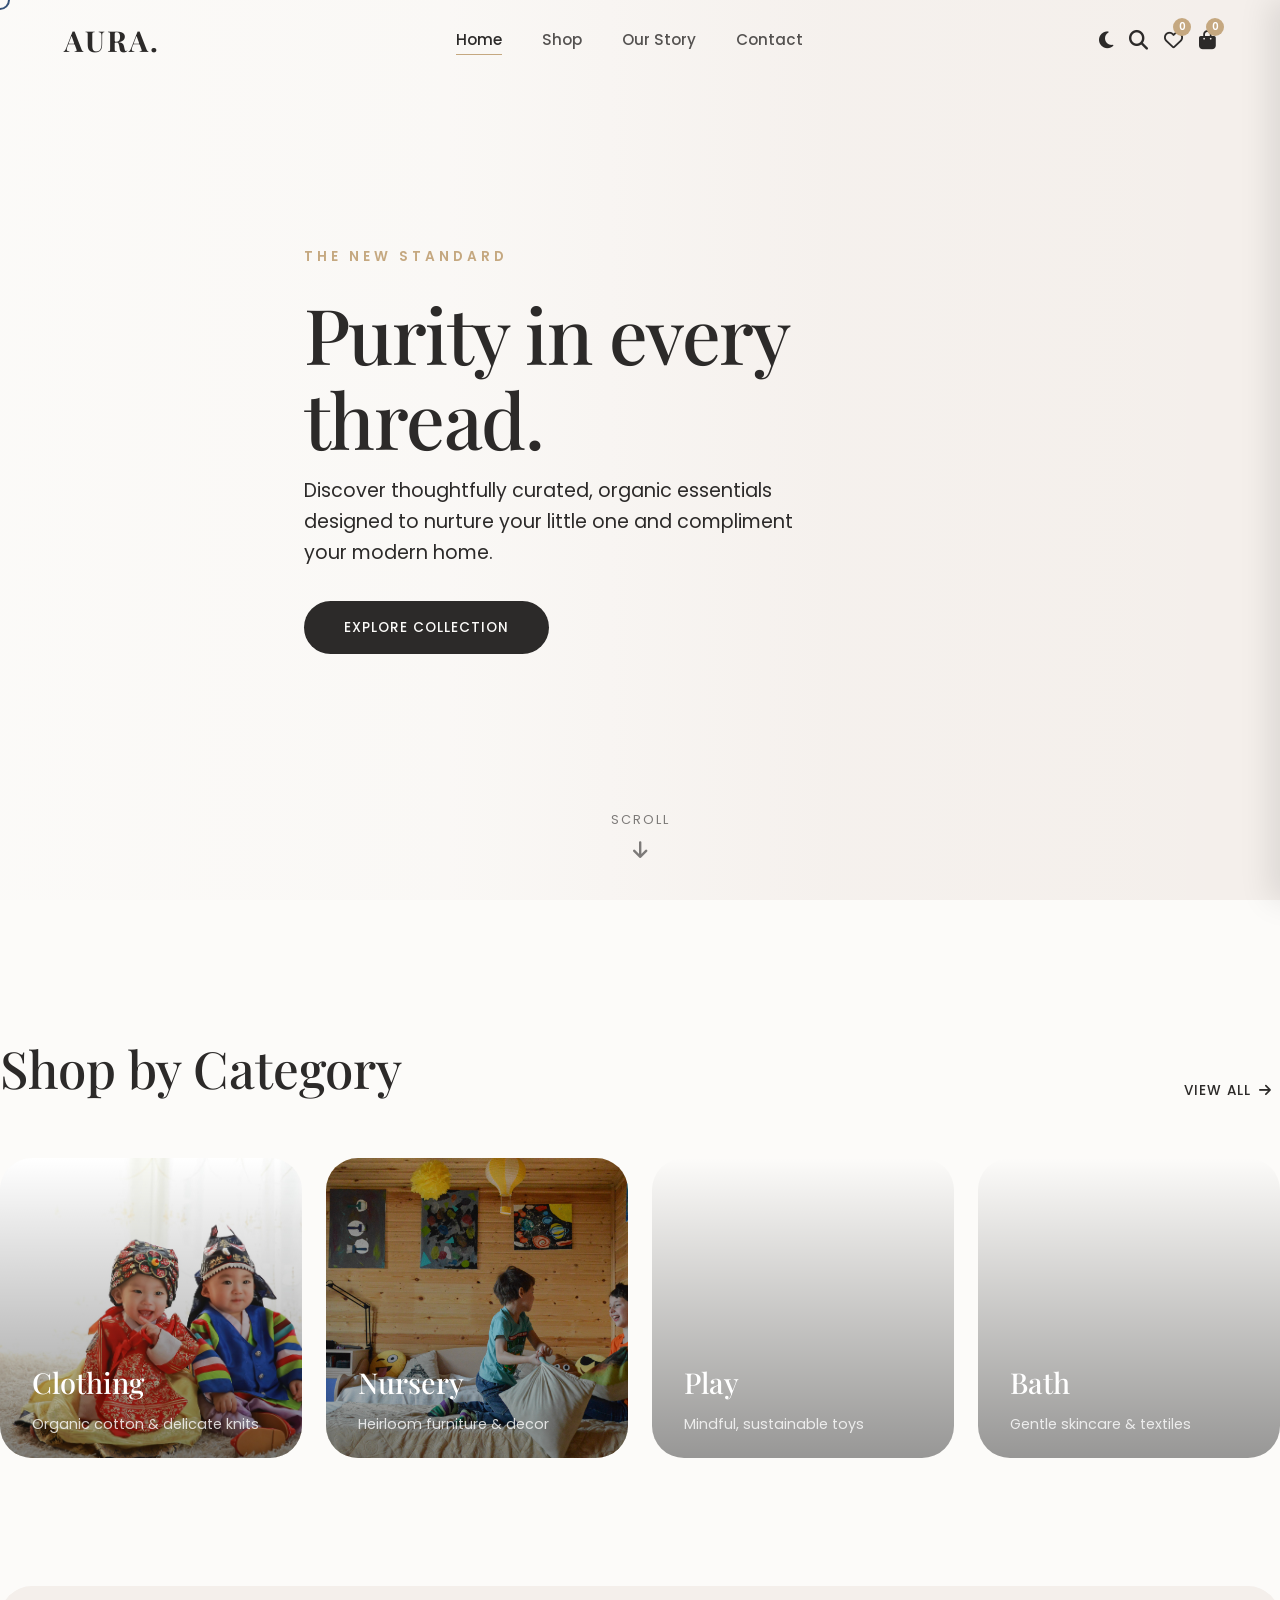
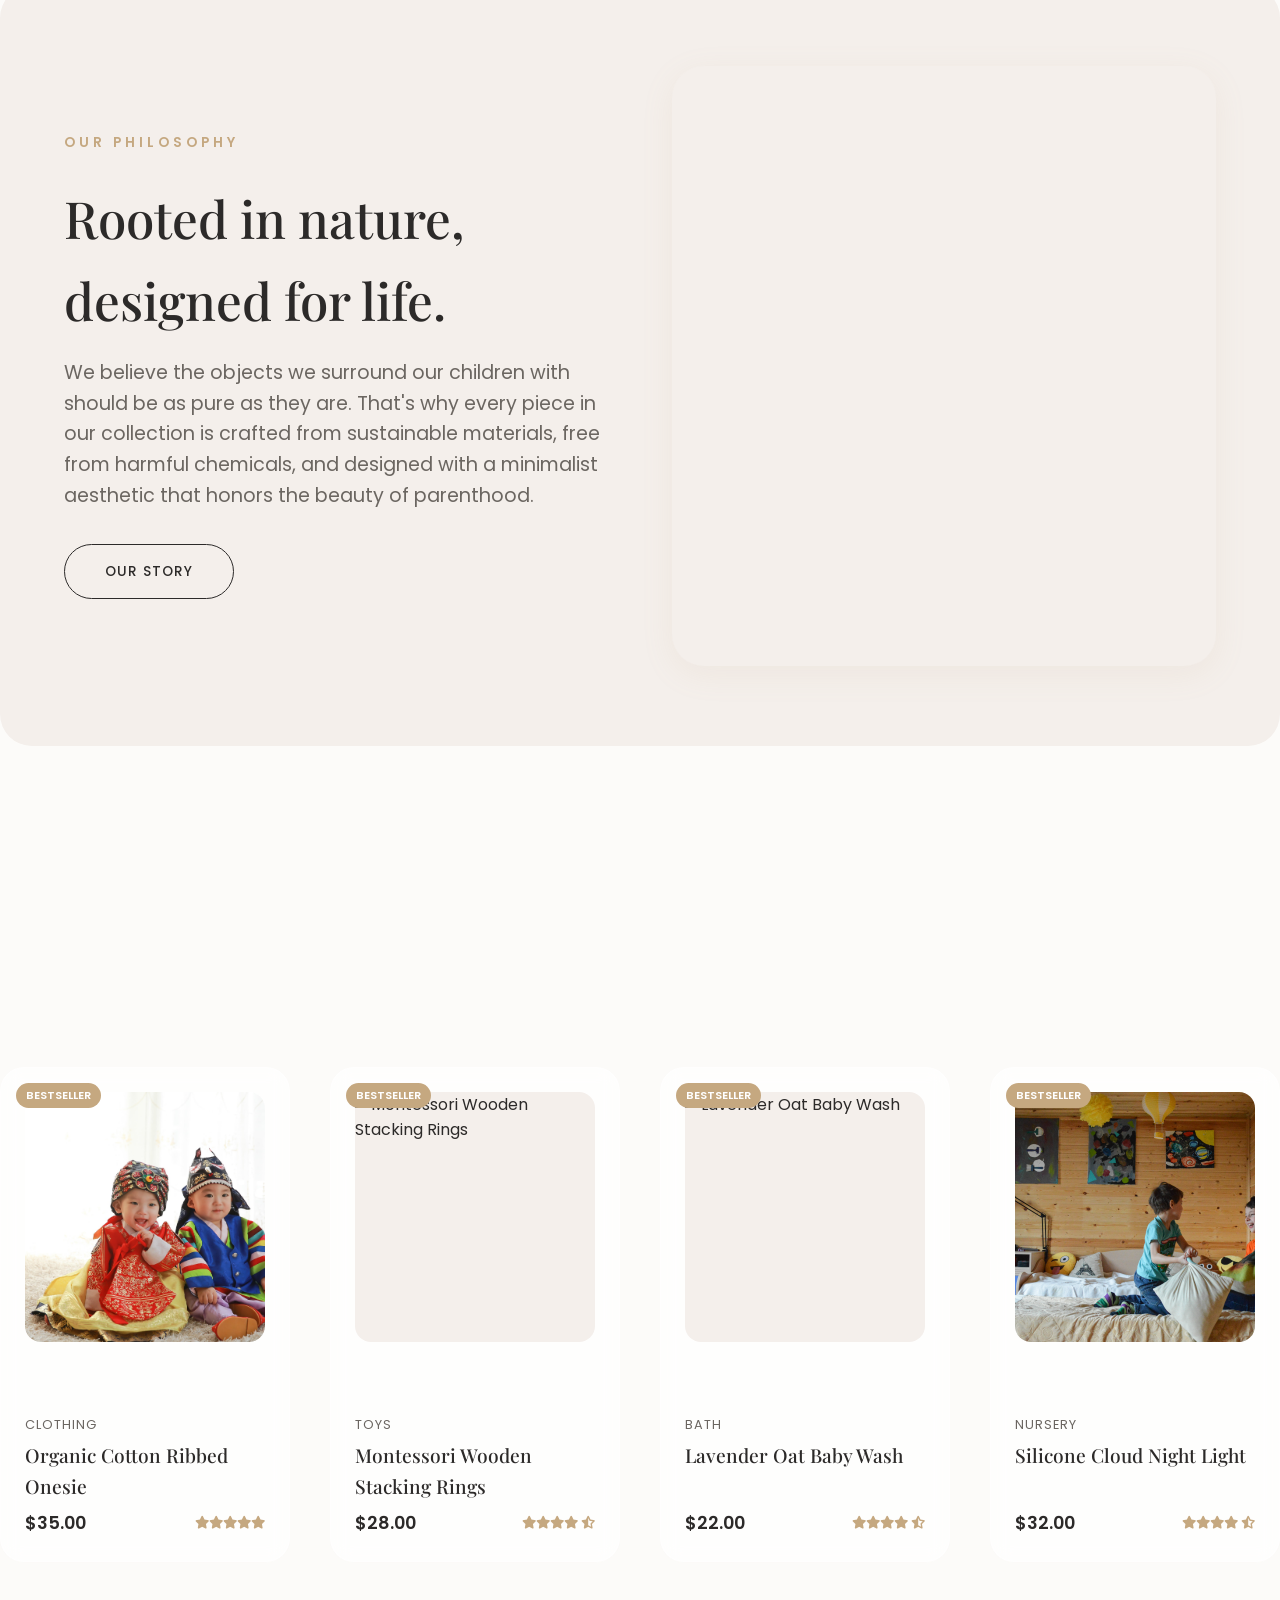
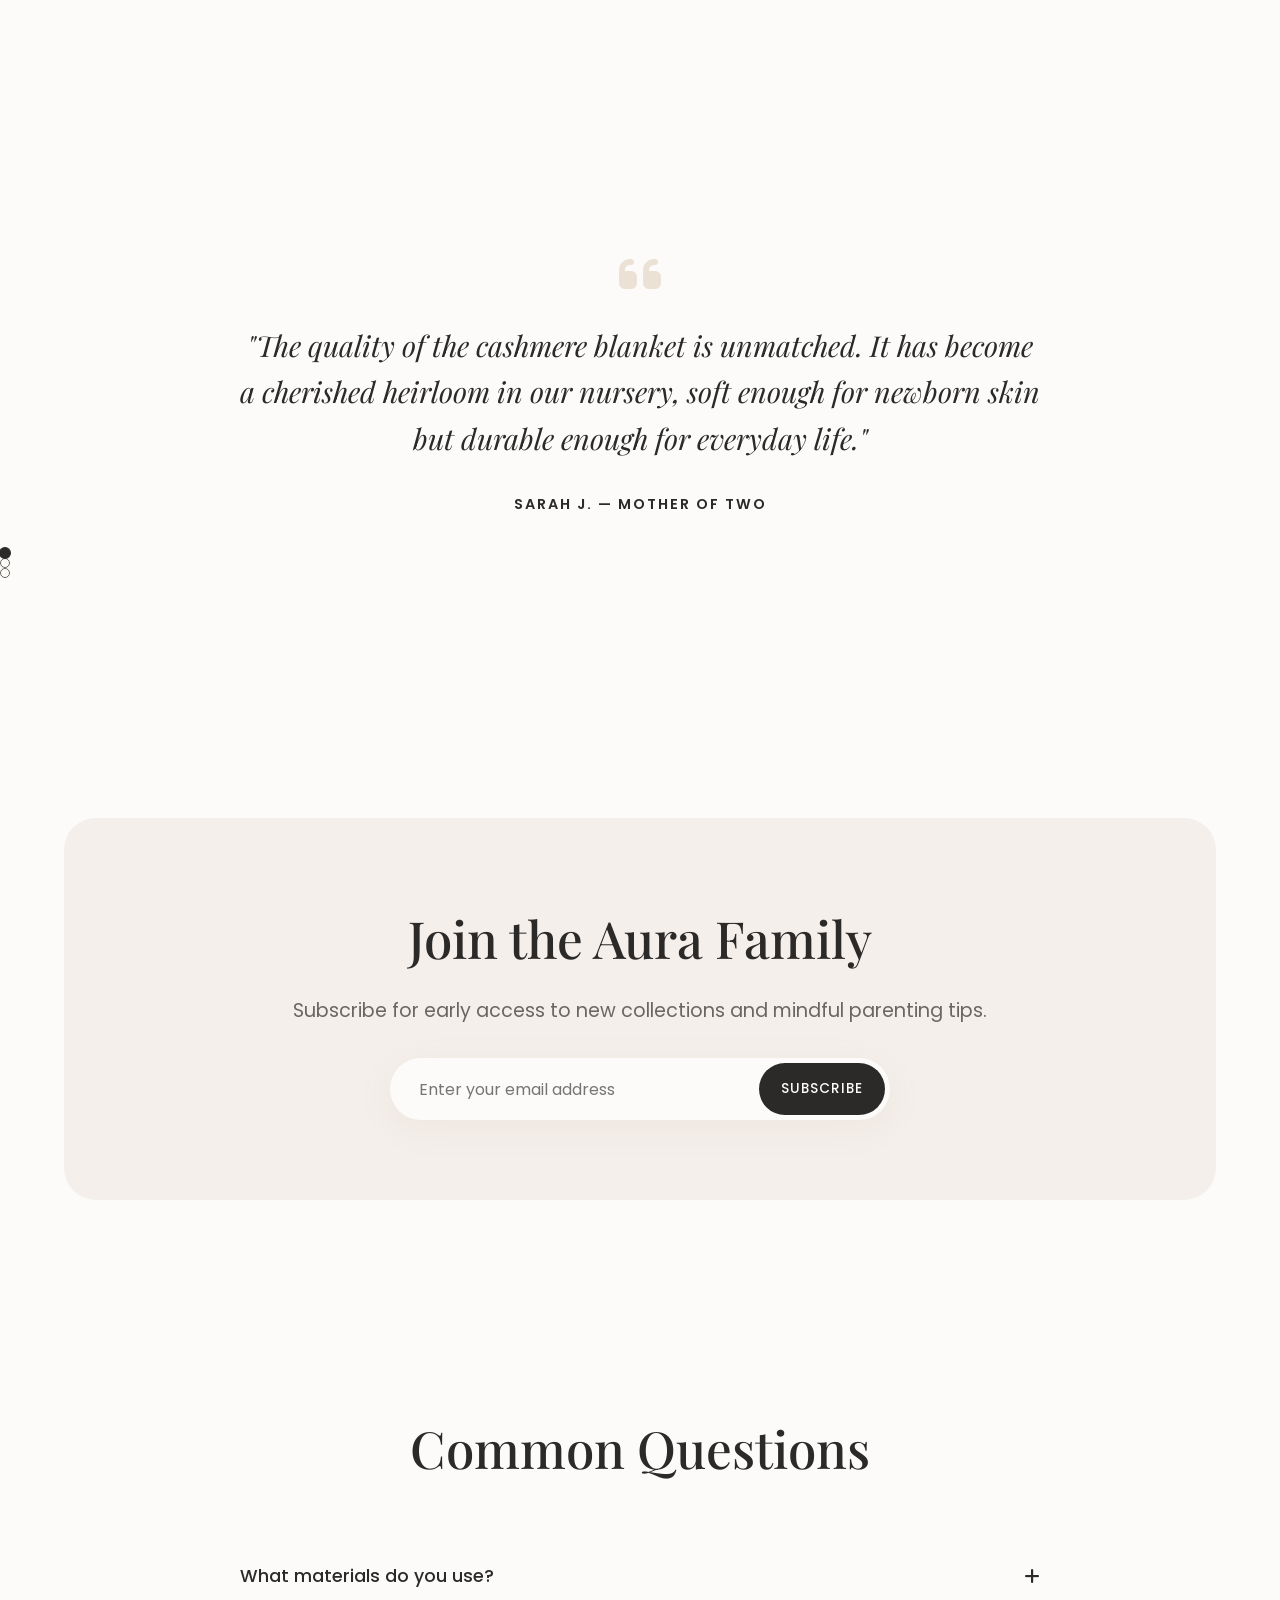
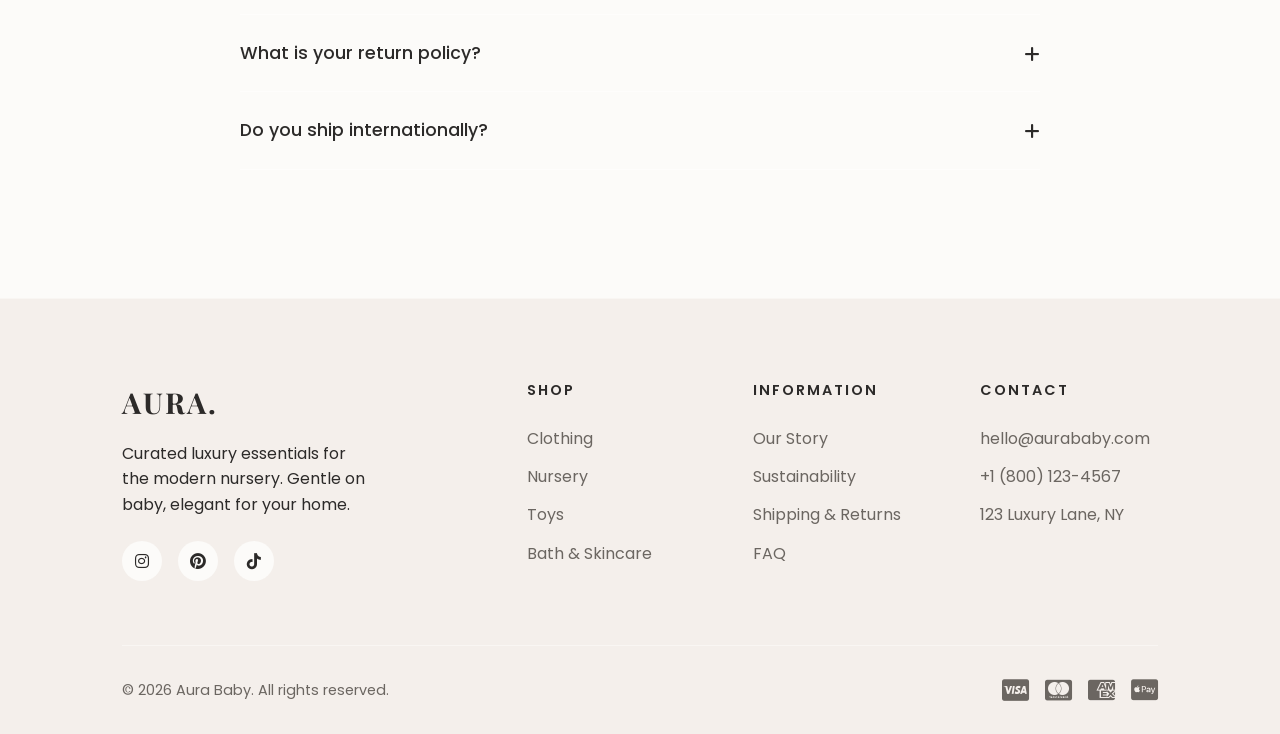
==== commit 6bccc0e3: "update" ====
--- a/index.html
+++ b/index.html
@@ -35,7 +35,7 @@
 
     <main id="app-root">
         <section class="hero" style="background-image: url('https://images.unsplash.com/photo-1519689689353-89701638427f?auto=format&fit=crop&q=80&w=1920'); background-size: cover; background-position: center;">
-            <div style="position: absolute; top: 0; left: 0; width: 100%; height: 100%; background: linear-gradient(to right, rgba(252, 251, 249, 0.85) 25%, rgba(252, 251, 249, 0.1) 100%); z-index: 0;"></div>
+            <div class="hero-overlay"></div>
             <div class="container hero-content reveal" style="position: relative; z-index: 1;">
                 <span class="hero-subtitle">The New Standard</span>
                 <h1 class="title-lg">Purity in every thread.</h1>
@@ -89,7 +89,7 @@
                     <p class="text-lead" style="margin-bottom: 2rem;">We believe the objects we surround our children with should be as pure as they are. That's why every piece in our collection is crafted from sustainable materials, free from harmful chemicals, and designed with a minimalist aesthetic that honors the beauty of parenthood.</p>
                     <a href="about.html" class="btn btn-outline" onclick="createRipple(event)">Our Story</a>
                 </div>
-                <div class="editorial-img" style="background-image: url('https://images.unsplash.com/photo-1522771935876-2497116a7a98?auto=format&fit=crop&q=80&w=800'); background-size: cover; background-position: center;"></div>
+                <div class="editorial-img" style="background-image: url('https://cdn.pixabay.com/photo/2024/02/11/06/20/baby-8565993_1280.jpg'); background-size: cover; background-position: center;"></div>
             </div>
         </section>
 
--- a/css/style.css
+++ b/css/style.css
@@ -221,6 +221,54 @@
     background: var(--bg-secondary);
 }
 
+/* Theme-aware overlay — light: warm white fade, dark: deep dark fade */
+.hero-overlay {
+    position: absolute;
+    top: 0; left: 0;
+    width: 100%; height: 100%;
+    z-index: 0;
+    /* Light mode: warm white bleeds in from left, fades to transparent */
+    background: linear-gradient(
+        to right,
+        rgba(252, 251, 249, 0.92) 0%,
+        rgba(252, 251, 249, 0.75) 35%,
+        rgba(252, 251, 249, 0.15) 65%,
+        rgba(252, 251, 249, 0.0) 100%
+    );
+    transition: background 0.5s ease;
+}
+
+/* Dark mode: deep charcoal fade — keeps image visible but readable */
+[data-theme="dark"] .hero-overlay {
+    background: linear-gradient(
+        to right,
+        rgba(26, 25, 24, 0.96) 0%,
+        rgba(26, 25, 24, 0.82) 35%,
+        rgba(26, 25, 24, 0.35) 65%,
+        rgba(26, 25, 24, 0.0) 100%
+    );
+}
+
+/* On mobile the gradient goes top-to-bottom since content is centered */
+@media (max-width: 768px) {
+    .hero-overlay {
+        background: linear-gradient(
+            to bottom,
+            rgba(252, 251, 249, 0.0) 0%,
+            rgba(252, 251, 249, 0.88) 40%,
+            rgba(252, 251, 249, 0.97) 100%
+        );
+    }
+    [data-theme="dark"] .hero-overlay {
+        background: linear-gradient(
+            to bottom,
+            rgba(26, 25, 24, 0.0) 0%,
+            rgba(26, 25, 24, 0.88) 40%,
+            rgba(26, 25, 24, 0.97) 100%
+        );
+    }
+}
+
 .hero-content {
     position: relative; z-index: 1; max-width: 800px;
 }
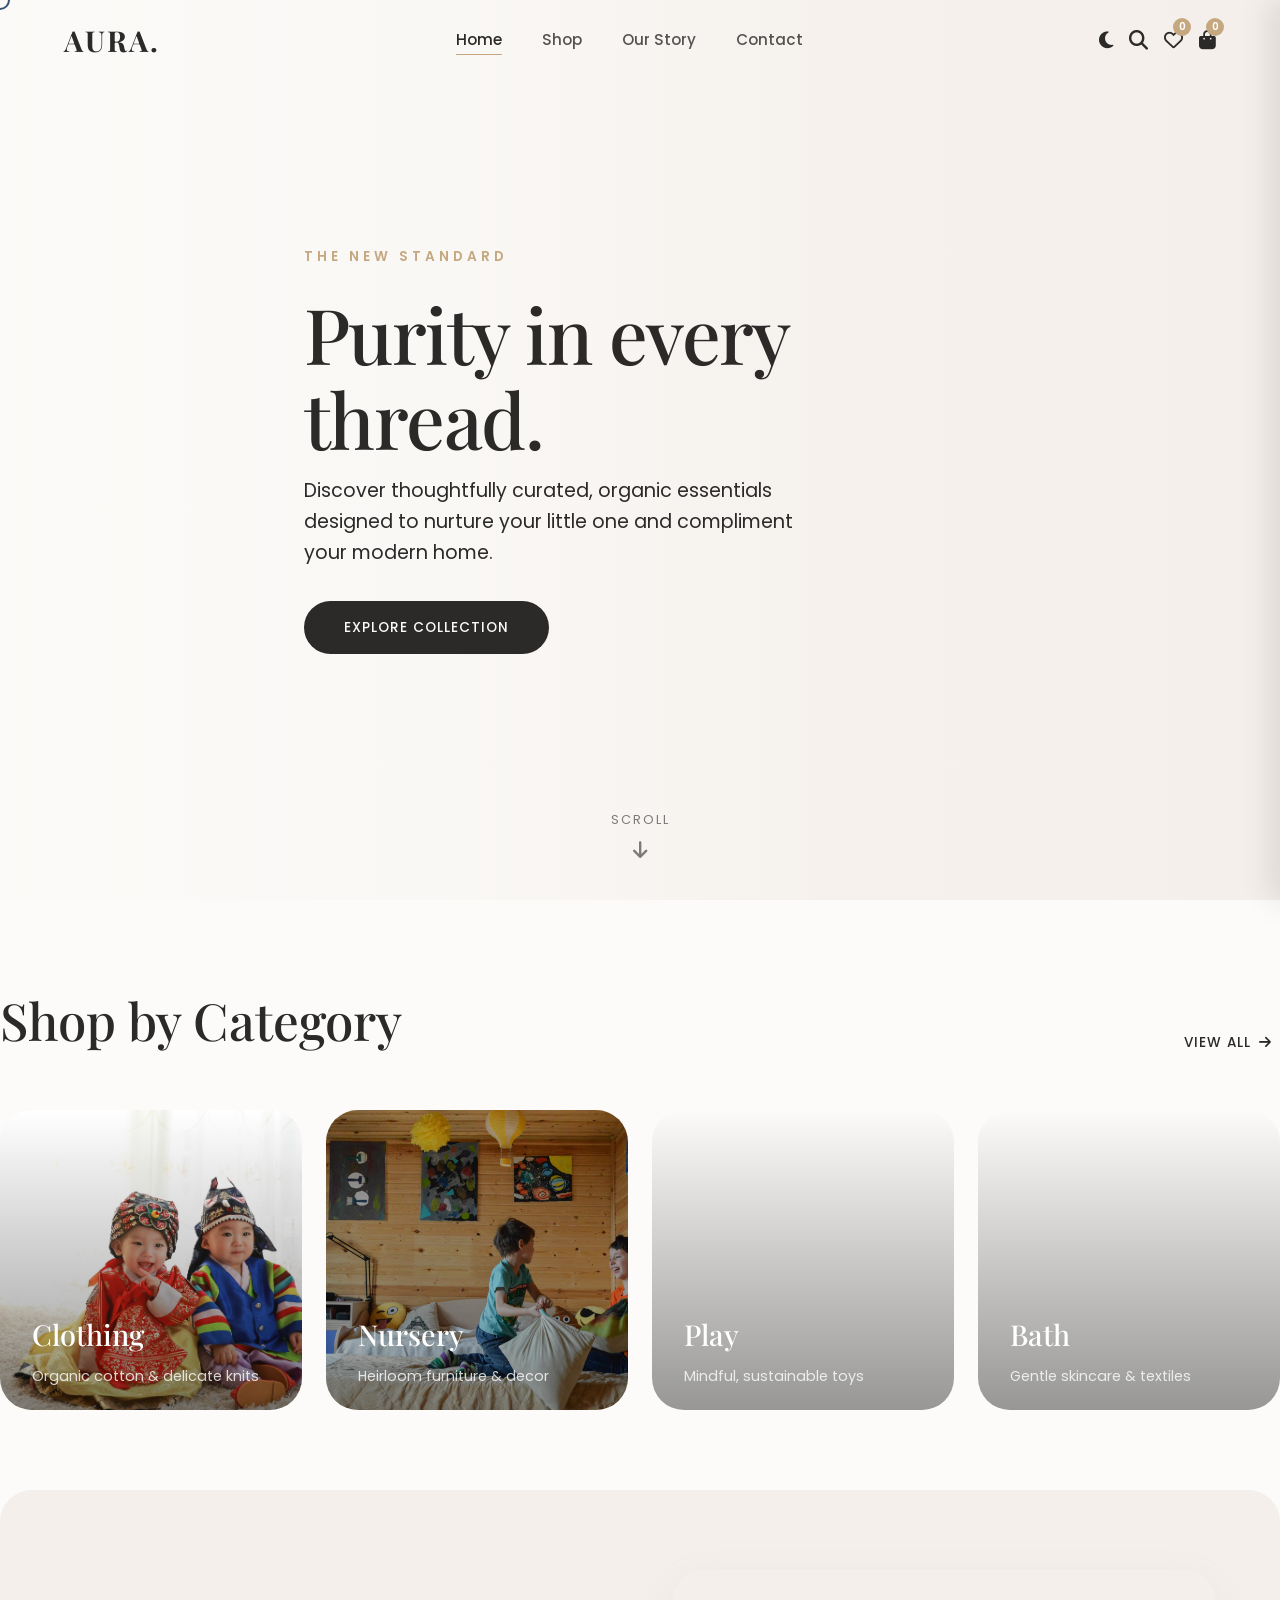
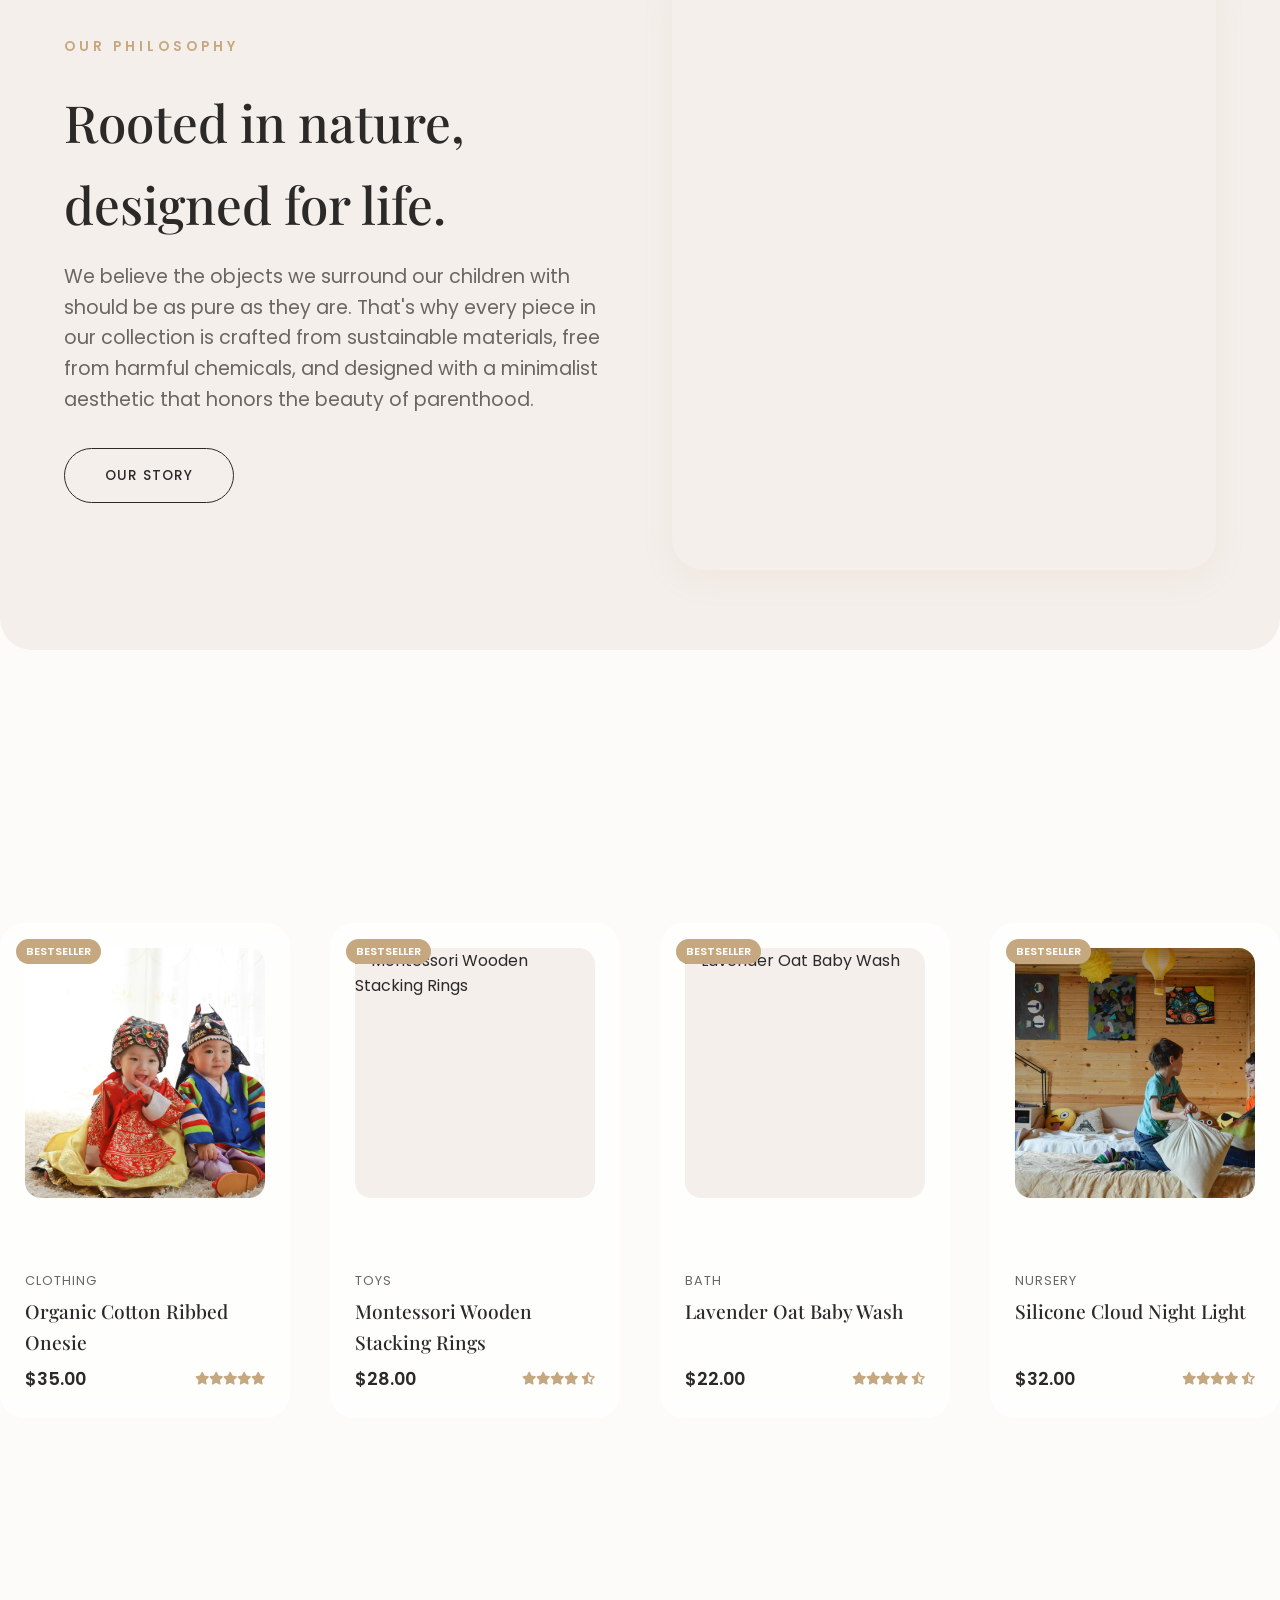
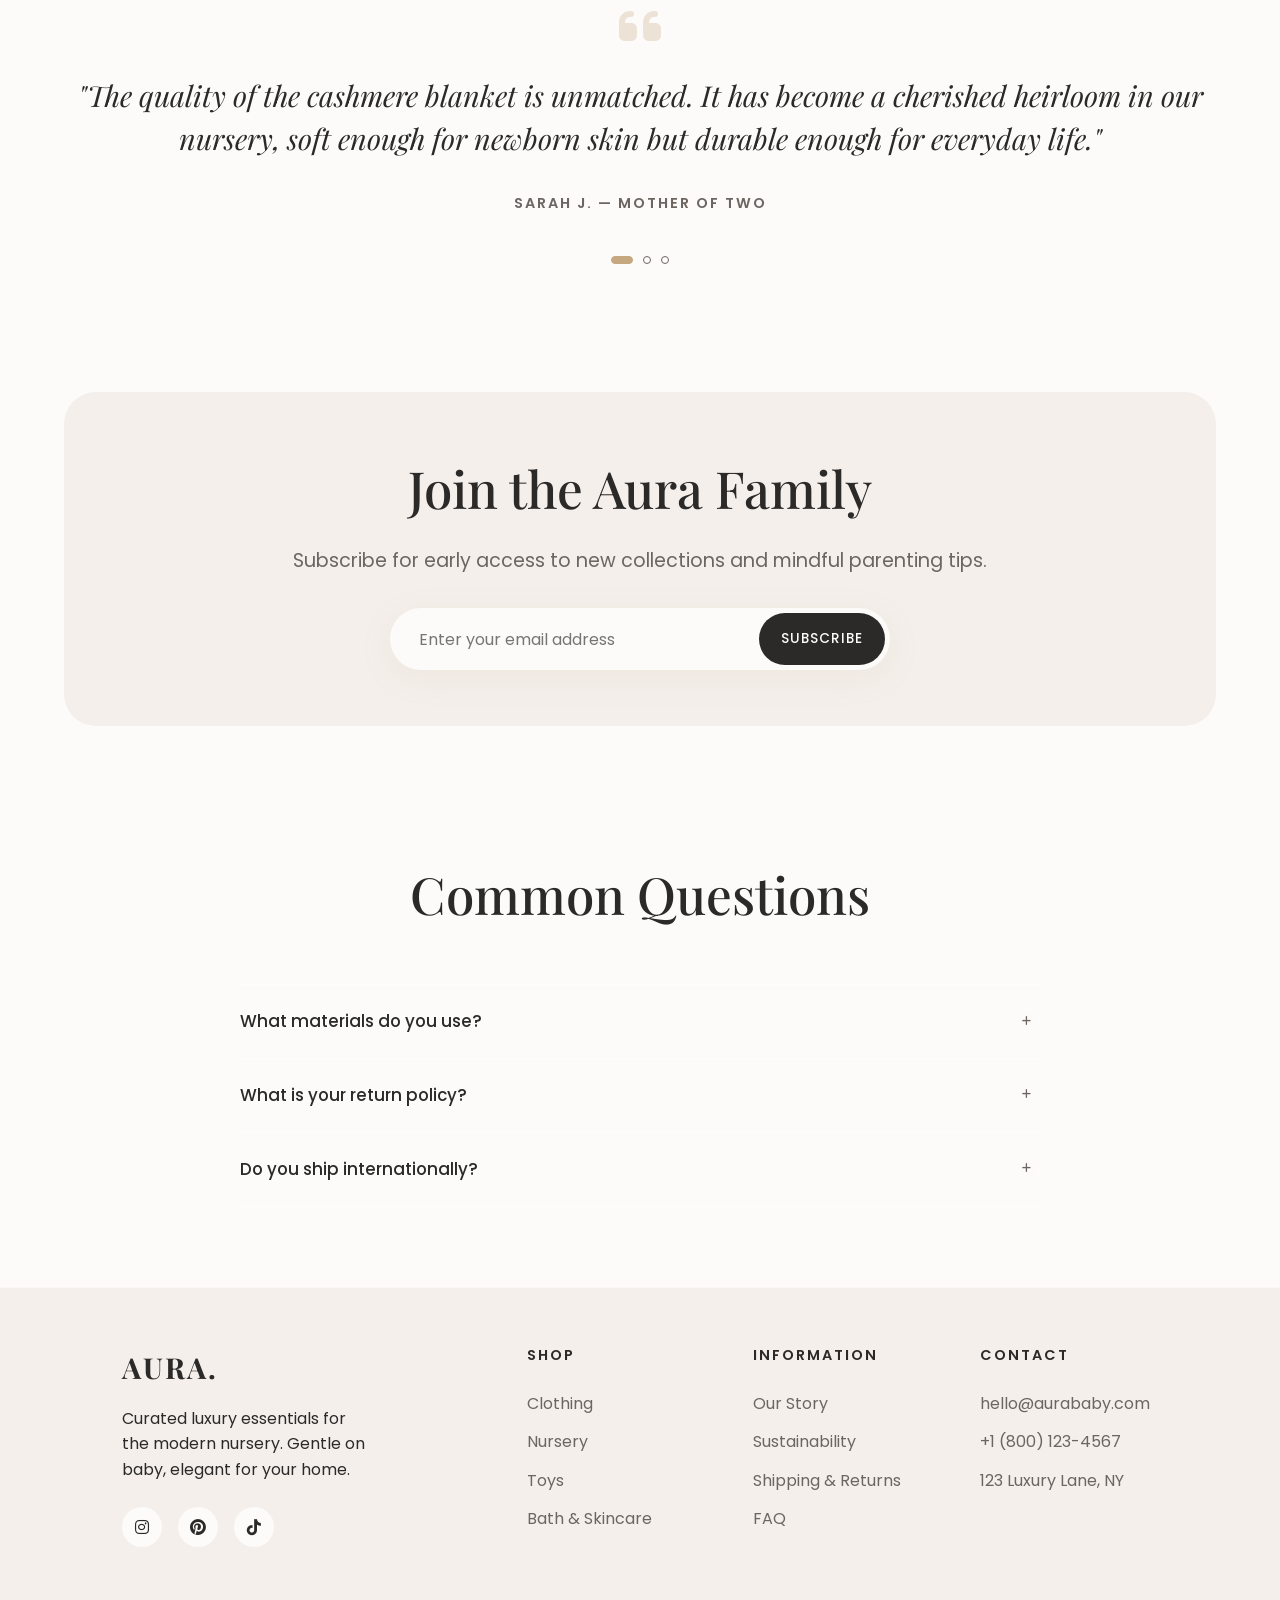
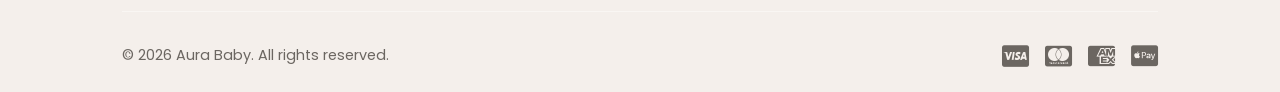
==== commit 380e7c69: "slider review text fixed" ====
--- a/index.html
+++ b/index.html
@@ -105,15 +105,29 @@
 
         <section class="section-padding container">
             <div class="testimonial-slider reveal">
-                <div class="testimonial-slide active">
-                    <i class="fa-solid fa-quote-left quote-icon"></i>
-                    <p class="testimonial-text">"The quality of the cashmere blanket is unmatched. It has become a cherished heirloom in our nursery, soft enough for newborn skin but durable enough for everyday life."</p>
-                    <p class="testimonial-author">Sarah J. — Mother of two</p>
+                <div class="testimonial-viewport">
+                    <div class="testimonial-track">
+                        <div class="testimonial-slide">
+                            <i class="fa-solid fa-quote-left quote-icon"></i>
+                            <p class="testimonial-text">"The quality of the cashmere blanket is unmatched. It has become a cherished heirloom in our nursery, soft enough for newborn skin but durable enough for everyday life."</p>
+                            <p class="testimonial-author">Sarah J. — Mother of two</p>
+                        </div>
+                        <div class="testimonial-slide">
+                            <i class="fa-solid fa-quote-left quote-icon"></i>
+                            <p class="testimonial-text">"Aura's organic onesies are the only thing my baby wears. The fabric is impossibly soft and the fit is perfect. Worth every penny."</p>
+                            <p class="testimonial-author">Mia K. — First-time mum</p>
+                        </div>
+                        <div class="testimonial-slide">
+                            <i class="fa-solid fa-quote-left quote-icon"></i>
+                            <p class="testimonial-text">"The rattan bassinet is a work of art. It looks stunning in our nursery and my daughter sleeps beautifully in it. Truly heirloom quality."</p>
+                            <p class="testimonial-author">Priya M. — Interior designer & mother</p>
+                        </div>
+                    </div>
                 </div>
                 <div class="slider-controls">
-                    <div class="dot active"></div>
-                    <div class="dot"></div>
-                    <div class="dot"></div>
+                    <div class="dot active" onclick="goToSlide(0)"></div>
+                    <div class="dot" onclick="goToSlide(1)"></div>
+                    <div class="dot" onclick="goToSlide(2)"></div>
                 </div>
             </div>
         </section>
@@ -133,16 +147,31 @@
             <h2 class="title-md text-center" style="margin-bottom: 3rem;">Common Questions</h2>
             <div style="max-width: 800px; margin: 0 auto;">
                 <div class="faq-item" onclick="this.classList.toggle('active')">
-                    <div class="faq-question">What materials do you use? <i class="fa-solid fa-plus faq-icon"></i></div>
-                    <div class="faq-answer">We strictly use GOTS-certified organic cotton, sustainable beechwood, non-toxic water-based dyes, and hypoallergenic materials to ensure absolute safety for your child.</div>
+                    <div class="faq-question">
+                        <span class="faq-question-text">What materials do you use?</span>
+                        <span class="faq-icon-wrap"><i class="fa-solid fa-plus faq-icon"></i></span>
+                    </div>
+                    <div class="faq-answer-wrap">
+                        <div class="faq-answer">We strictly use GOTS-certified organic cotton, sustainable beechwood, non-toxic water-based dyes, and hypoallergenic materials to ensure absolute safety for your child.</div>
+                    </div>
                 </div>
                 <div class="faq-item" onclick="this.classList.toggle('active')">
-                    <div class="faq-question">What is your return policy? <i class="fa-solid fa-plus faq-icon"></i></div>
-                    <div class="faq-answer">We accept returns within 30 days of purchase for unused items in their original packaging. Simply initiate a return through our portal.</div>
+                    <div class="faq-question">
+                        <span class="faq-question-text">What is your return policy?</span>
+                        <span class="faq-icon-wrap"><i class="fa-solid fa-plus faq-icon"></i></span>
+                    </div>
+                    <div class="faq-answer-wrap">
+                        <div class="faq-answer">We accept returns within 30 days of purchase for unused items in their original packaging. Simply initiate a return through our portal.</div>
+                    </div>
                 </div>
                 <div class="faq-item" onclick="this.classList.toggle('active')">
-                    <div class="faq-question">Do you ship internationally? <i class="fa-solid fa-plus faq-icon"></i></div>
-                    <div class="faq-answer">Yes, we offer worldwide shipping. Shipping costs and transit times are calculated at checkout based on your location.</div>
+                    <div class="faq-question">
+                        <span class="faq-question-text">Do you ship internationally?</span>
+                        <span class="faq-icon-wrap"><i class="fa-solid fa-plus faq-icon"></i></span>
+                    </div>
+                    <div class="faq-answer-wrap">
+                        <div class="faq-answer">Yes, we offer worldwide shipping. Shipping costs and transit times are calculated at checkout based on your location.</div>
+                    </div>
                 </div>
             </div>
         </section>
--- a/css/style.css
+++ b/css/style.css
@@ -111,7 +111,7 @@
 .text-lead { font-size: clamp(1rem, 1.5vw, 1.2rem); color: var(--text-muted); }
 .text-center { text-align: center; }
 
-.section-padding { padding: 8rem 0; }
+.section-padding { padding: 5rem 0; }
 
 /* Reveal Animations */
 .reveal { opacity: 0; transform: translateY(40px); transition: 1s cubic-bezier(0.16, 1, 0.3, 1); }
@@ -395,23 +395,63 @@
 }
 .editorial-text { flex: 1; }
 
-.testimonial-slider { position: relative; overflow: hidden; padding: 2rem 0; }
-.testimonial-slide { display: none; text-align: center; max-width: 800px; margin: 0 auto; animation: fade 1s; }
-.testimonial-slide.active { display: block; }
-.quote-icon { font-size: 3rem; color: var(--accent-gold); opacity: 0.3; margin-bottom: 1.5rem; }
-.testimonial-text { font-family: var(--font-heading); font-size: 1.8rem; font-style: italic; margin-bottom: 2rem; }
-.testimonial-author { font-weight: 600; text-transform: uppercase; letter-spacing: 2px; font-size: 0.9rem; }
-
-.slider-controls { display: center; justify-content: center; gap: 1rem; margin-top: 2rem; }
-.dot { width: 10px; height: 10px; border-radius: 50%; background: var(--glass-border); cursor: pointer; transition: var(--transition); border: 1px solid var(--text-muted); }
-.dot.active { background: var(--text-main); border-color: var(--text-main); transform: scale(1.2); }
+.testimonial-slider {
+    position: relative;
+    padding: 1.5rem 0 0;
+    user-select: none;
+    cursor: grab;
+}
+.testimonial-slider:active { cursor: grabbing; }
+
+/* Clipped viewport — only one slide visible at a time */
+.testimonial-viewport {
+    overflow: hidden;
+    width: 100%;
+}
+
+/* Track slides horizontally like Swiper */
+.testimonial-track {
+    display: flex;
+    transition: transform 0.55s cubic-bezier(0.25, 0.46, 0.45, 0.94);
+    will-change: transform;
+}
+
+/* Each slide is exactly full-width — no opacity tricks */
+.testimonial-slide {
+    min-width: 100%;
+    width: 100%;
+    text-align: center;
+    padding: 0 2rem;
+    box-sizing: border-box;
+}
+
+.quote-icon { font-size: 3rem; color: var(--accent-gold); opacity: 0.3; margin-bottom: 1.5rem; display: block; }
+.testimonial-text { font-family: var(--font-heading); font-size: clamp(1.3rem, 2.5vw, 1.8rem); font-style: italic; margin-bottom: 2rem; line-height: 1.5; color: var(--text-main); }
+.testimonial-author { font-weight: 600; text-transform: uppercase; letter-spacing: 2px; font-size: 0.9rem; color: var(--text-muted); }
+
+.slider-controls { display: flex; justify-content: center; align-items: center; gap: 0.6rem; margin-top: 2.5rem; }
+.dot {
+    width: 8px; height: 8px;
+    border-radius: 50%;
+    background: var(--glass-border);
+    border: 1.5px solid var(--text-muted);
+    cursor: pointer;
+    transition: background 0.3s ease, width 0.3s ease, border-color 0.3s ease;
+    flex-shrink: 0;
+}
+.dot.active {
+    background: var(--accent-gold);
+    border-color: var(--accent-gold);
+    width: 22px;
+    border-radius: var(--radius-pill);
+}
 
 /* ==========================================================================
    NEWSLETTER & FAQ
    ========================================================================== */
 .newsletter-section {
     background: var(--bg-secondary); border-radius: var(--radius-xl);
-    padding: 5rem 2rem; text-align: center; margin: 5rem 0;
+    padding: 3.5rem 2rem; text-align: center; margin: 3rem 0;
 }
 .newsletter-form {
     display: flex; max-width: 500px; margin: 2rem auto 0;
@@ -424,19 +464,75 @@
 }
 
 .faq-item {
-    border-bottom: 1px solid var(--glass-border); padding: 1.5rem 0; cursor: pointer;
-}
-.faq-question { display: flex; justify-content: space-between; align-items: center; font-weight: 500; font-size: 1.1rem; }
-.faq-answer { max-height: 0; overflow: hidden; transition: max-height 0.4s ease; color: var(--text-muted); margin-top: 0; opacity: 0; }
-.faq-item.active .faq-answer { max-height: 200px; margin-top: 1rem; opacity: 1; }
-.faq-item.active .faq-icon { transform: rotate(45deg); }
-.faq-icon { transition: transform 0.3s ease; }
+    border-bottom: 1px solid var(--glass-border);
+    cursor: pointer;
+}
+.faq-item:first-child { border-top: 1px solid var(--glass-border); }
+
+.faq-question {
+    display: flex;
+    justify-content: space-between;
+    align-items: center;
+    font-weight: 500;
+    font-size: 1.05rem;
+    padding: 1.4rem 0;
+    gap: 1rem;
+    user-select: none;
+}
+.faq-question-text { flex: 1; }
+
+.faq-icon-wrap {
+    width: 28px;
+    height: 28px;
+    border-radius: 50%;
+    border: 1.5px solid var(--glass-border);
+    display: flex;
+    align-items: center;
+    justify-content: center;
+    flex-shrink: 0;
+    transition: background 0.3s ease, border-color 0.3s ease;
+}
+.faq-item.active .faq-icon-wrap {
+    background: var(--accent-gold);
+    border-color: var(--accent-gold);
+}
+.faq-icon {
+    font-size: 0.65rem;
+    color: var(--text-muted);
+    transition: transform 0.35s cubic-bezier(0.16, 1, 0.3, 1), color 0.3s ease;
+}
+.faq-item.active .faq-icon {
+    transform: rotate(45deg);
+    color: white;
+}
+
+/* Answer uses a grid trick for smooth height animation — no fixed max-height needed */
+.faq-answer-wrap {
+    display: grid;
+    grid-template-rows: 0fr;
+    transition: grid-template-rows 0.4s cubic-bezier(0.16, 1, 0.3, 1);
+}
+.faq-item.active .faq-answer-wrap {
+    grid-template-rows: 1fr;
+}
+.faq-answer {
+    overflow: hidden;
+    color: var(--text-muted);
+    font-size: 0.95rem;
+    line-height: 1.8;
+    /* Padding animates via the inner div so it doesn't clip */
+    padding-bottom: 0;
+    transition: padding-bottom 0.4s cubic-bezier(0.16, 1, 0.3, 1);
+}
+.faq-item.active .faq-answer {
+    padding-bottom: 1.4rem;
+}
 
 /* ==========================================================================
    FOOTER
    ========================================================================== */
 footer {
-    background: var(--bg-secondary); padding: 5rem 5% 2rem;
+    background: var(--bg-secondary); padding: 3.5rem 5% 1.5rem;
     border-top: 1px solid var(--glass-border);
 }
 .footer-grid { display: grid; grid-template-columns: 2fr 1fr 1fr 1fr; gap: 3rem; margin-bottom: 4rem; }
@@ -507,7 +603,7 @@
 /* ==========================================================================
    SHOP PAGE STYLES
    ========================================================================== */
-.shop-header { padding: 8rem 0 3rem; text-align: center; background: var(--bg-secondary); margin-bottom: 4rem; }
+.shop-header { padding: 6rem 0 2.5rem; text-align: center; background: var(--bg-secondary); margin-bottom: 2.5rem; }
 .shop-filters { display: flex; justify-content: space-between; align-items: center; margin-bottom: 2rem; flex-wrap: wrap; gap: 1rem; }
 .filter-chips { display: flex; gap: 1rem; overflow-x: auto; padding-bottom: 0.5rem; }
 .chip { padding: 0.5rem 1.5rem; border: 1px solid var(--glass-border); border-radius: var(--radius-pill); cursor: pointer; transition: var(--transition); background: var(--glass-bg); white-space: nowrap; }
@@ -1191,7 +1287,7 @@
 
     /* Container */
     .container { padding: 0 4%; }
-    .section-padding { padding: 4rem 0; }
+    .section-padding { padding: 3rem 0; }
 
     /* Typography */
     .title-lg { font-size: clamp(2rem, 8vw, 2.8rem); }
@@ -1265,7 +1361,8 @@
     .newsletter-form .btn { width: 100%; padding: 0.85rem; }
 
     /* FAQ */
-    .faq-question { font-size: 0.95rem; }
+    .faq-question { font-size: 0.9rem; }
+    .faq-icon-wrap { width: 24px; height: 24px; }
 
     /* Shop page */
     .shop-header { padding: 6rem 0 2rem; }
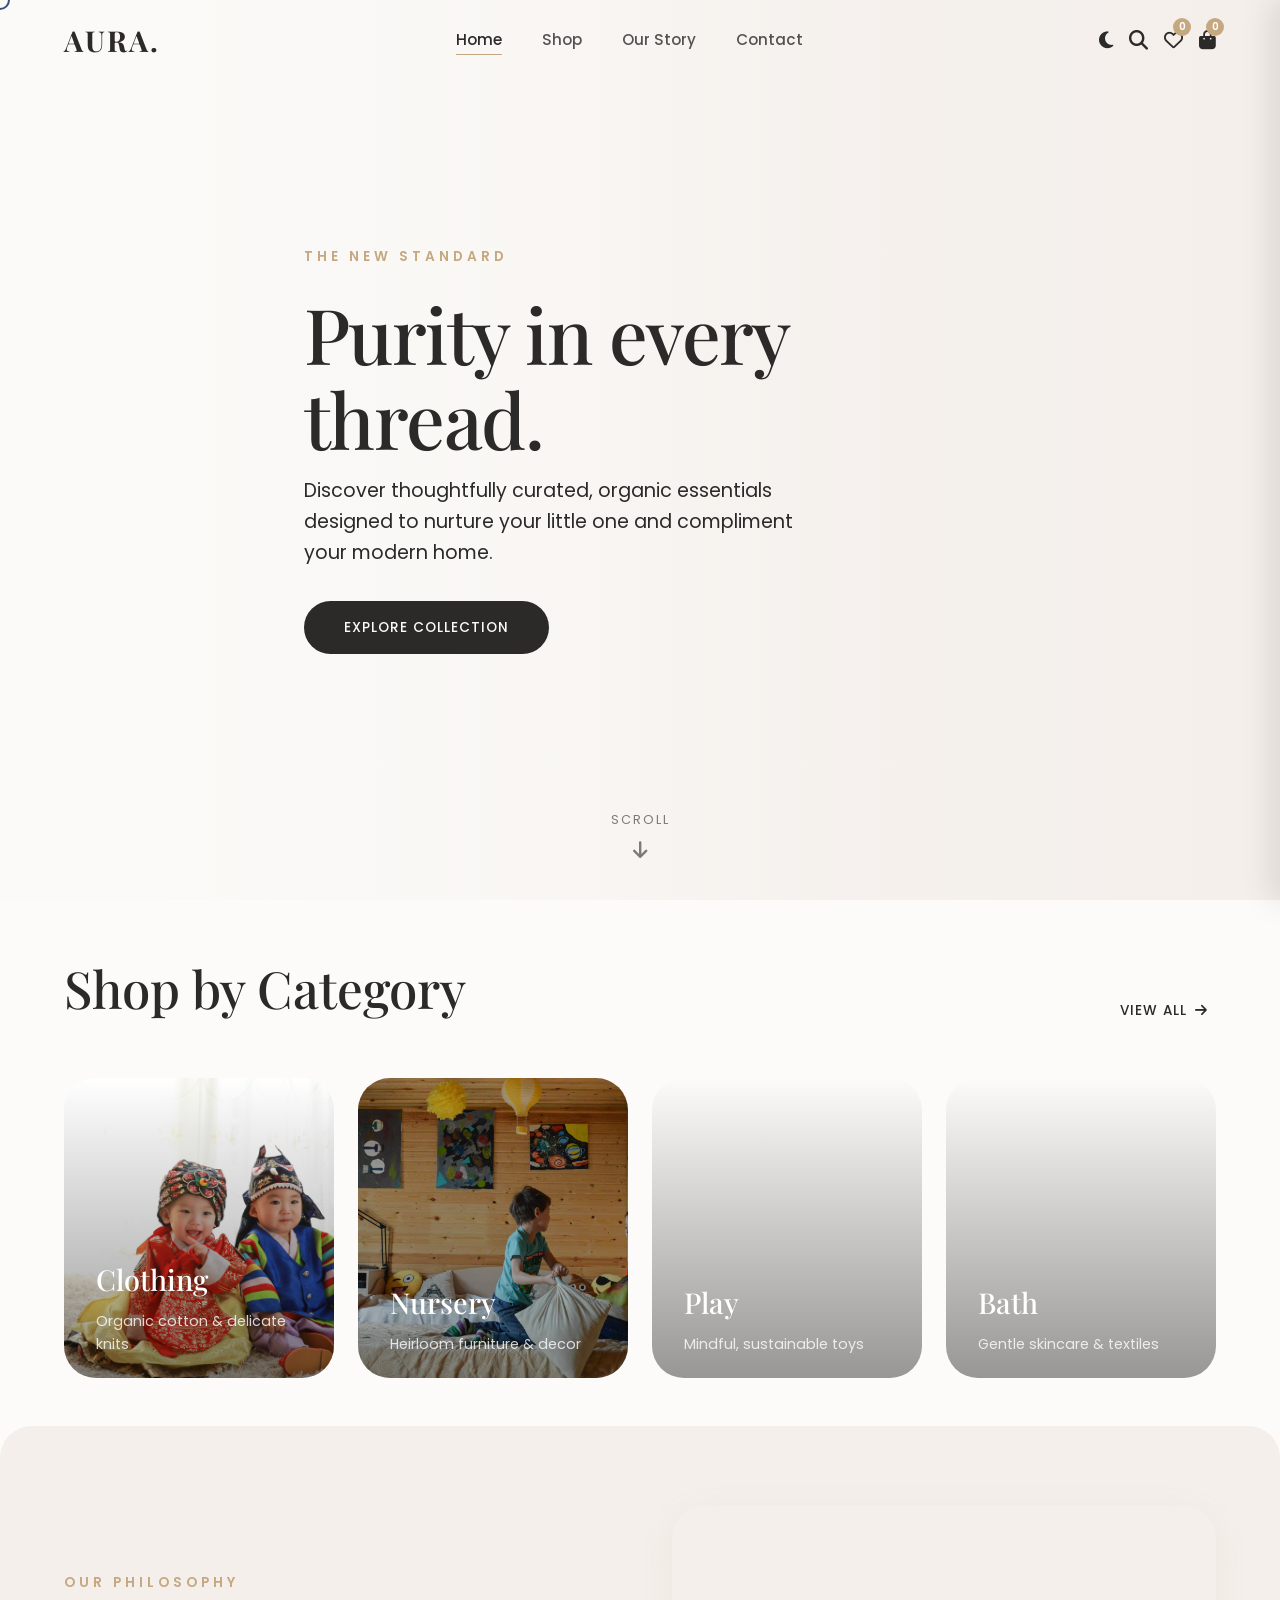
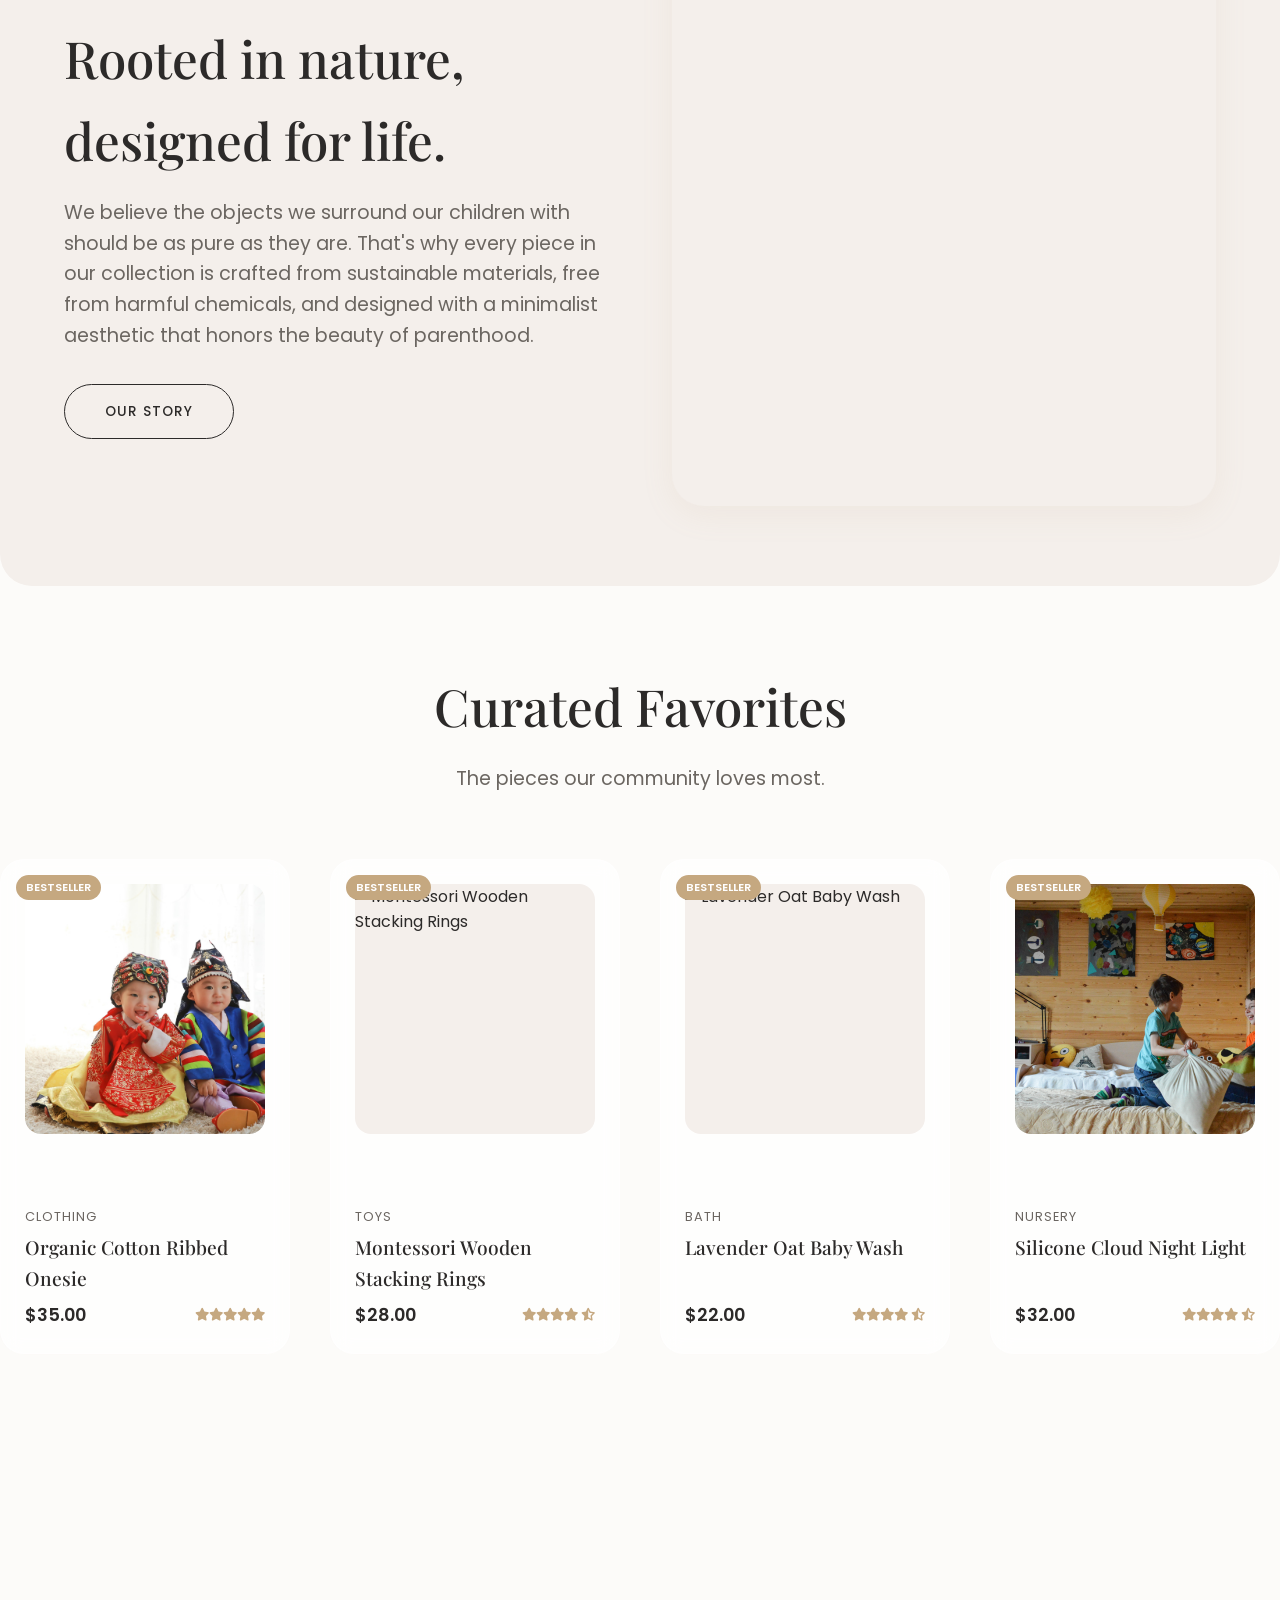
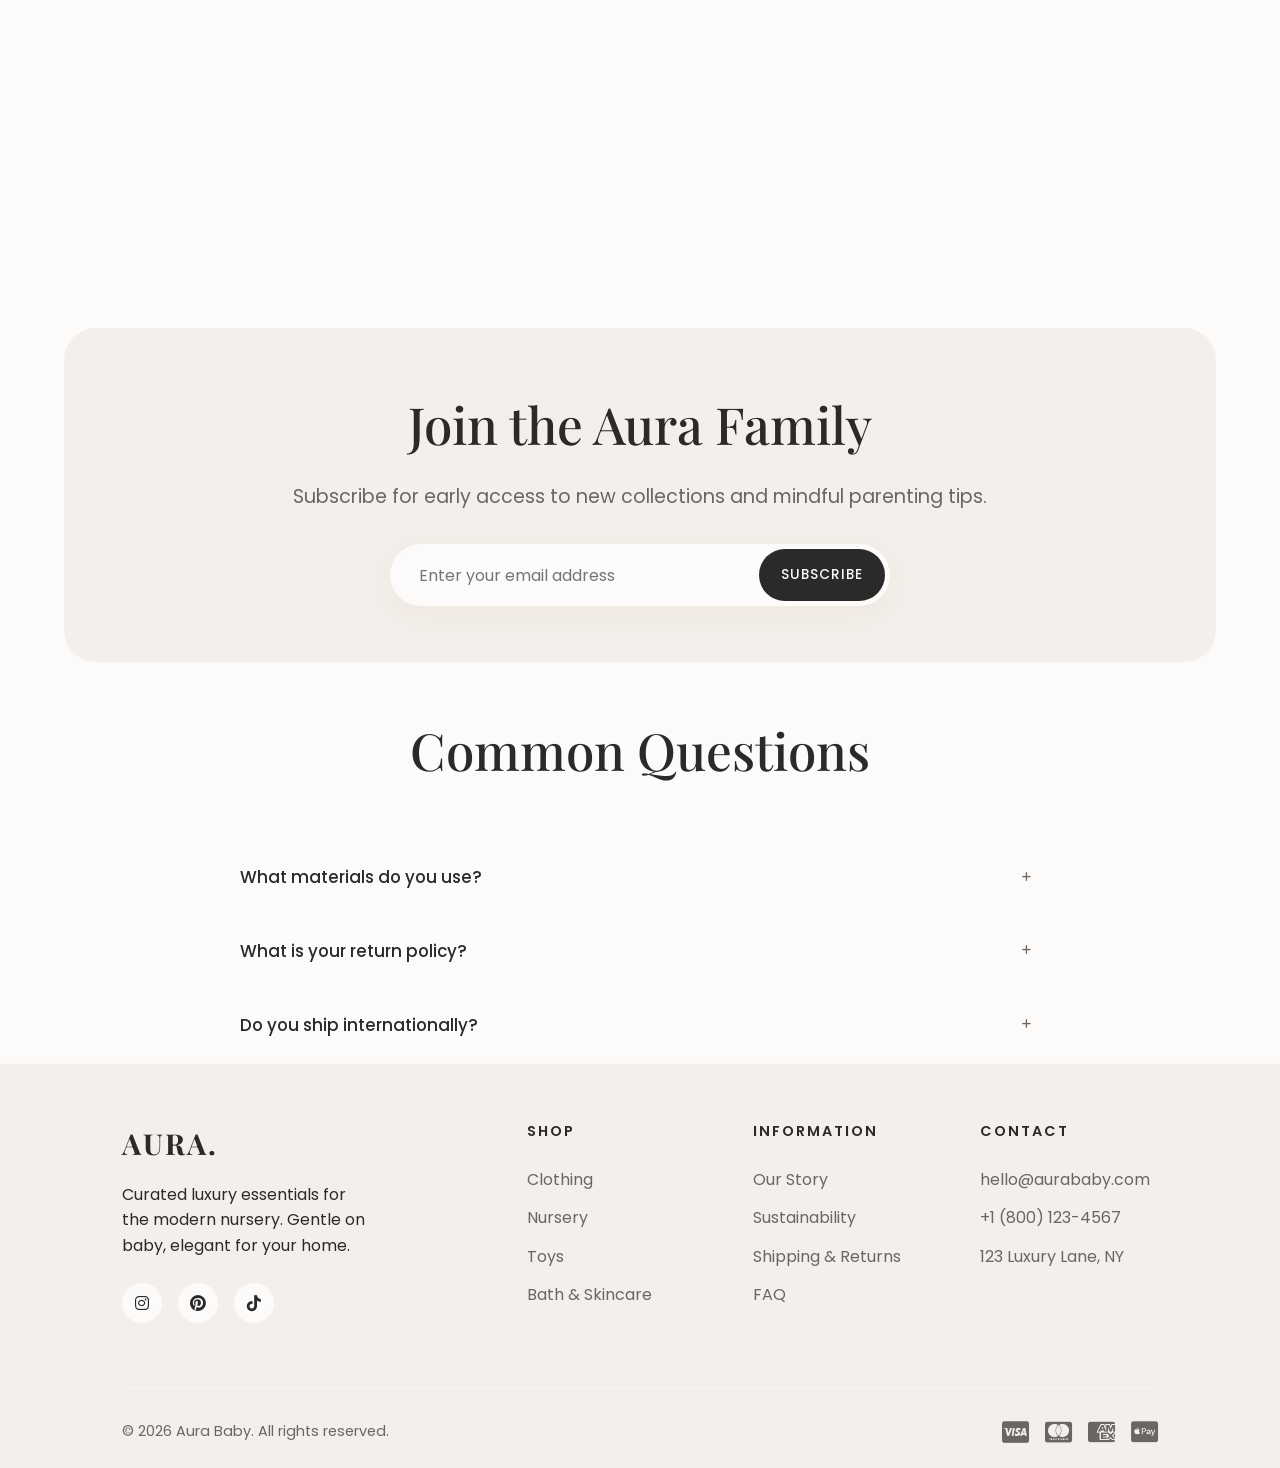
==== commit 4481a365: "update" ====
--- a/index.html
+++ b/index.html
@@ -34,7 +34,7 @@
     </nav>
 
     <main id="app-root">
-        <section class="hero" style="background-image: url('https://images.unsplash.com/photo-1519689689353-89701638427f?auto=format&fit=crop&q=80&w=1920'); background-size: cover; background-position: center;">
+        <section class="hero" style="background-image: url('https://images.unsplash.com/photo-1555252333-9f8e92e65df9?auto=format&fit=crop&q=80&w=1920'); background-size: cover; background-position: center;">
             <div class="hero-overlay"></div>
             <div class="container hero-content reveal" style="position: relative; z-index: 1;">
                 <span class="hero-subtitle">The New Standard</span>
@@ -48,7 +48,7 @@
             </div>
         </section>
 
-        <section class="section-padding container">
+        <section class="container category-section">
             <div style="display:flex; justify-content:space-between; align-items:flex-end; margin-bottom: 3rem;" class="reveal">
                 <h2 class="title-md" style="margin:0;">Shop by Category</h2>
                 <a href="shop.html" class="btn-outline btn" style="border:none; padding: 0.5rem;">View All <i class="fa-solid fa-arrow-right" style="margin-left:0.5rem;"></i></a>
@@ -81,7 +81,7 @@
             </div>
         </section>
 
-        <section class="section-padding container" style="background: var(--bg-secondary); border-radius: var(--radius-xl); padding: 5rem 5%;">
+        <section class="section-padding container editorial-section">
             <div class="editorial-split reveal">
                 <div class="editorial-text">
                     <span class="hero-subtitle">Our Philosophy</span>
@@ -143,7 +143,7 @@
             </div>
         </section>
         
-        <section class="section-padding container reveal">
+        <section class="container reveal">
             <h2 class="title-md text-center" style="margin-bottom: 3rem;">Common Questions</h2>
             <div style="max-width: 800px; margin: 0 auto;">
                 <div class="faq-item" onclick="this.classList.toggle('active')">
--- a/css/style.css
+++ b/css/style.css
@@ -221,6 +221,7 @@
     background: var(--bg-secondary);
 }
 
+
 /* Theme-aware overlay — light: warm white fade, dark: deep dark fade */
 .hero-overlay {
     position: absolute;
@@ -267,6 +268,8 @@
             rgba(26, 25, 24, 0.97) 100%
         );
     }
+
+ 
 }
 
 .hero-content {
@@ -386,6 +389,11 @@
    ========================================================================== */
 .editorial-split {
     display: flex; gap: 4rem; align-items: center;
+}
+.editorial-section {
+    background: var(--bg-secondary);
+    border-radius: var(--radius-xl);
+    padding: 5rem 5% !important; /* desktop: generous padding */
 }
 .editorial-img {
     flex: 1; height: 600px; border-radius: var(--radius-xl);
@@ -1275,8 +1283,19 @@
     .grid { grid-template-columns: repeat(auto-fill, minmax(240px, 1fr)); gap: 1.5rem; }
     .category-grid { grid-template-columns: repeat(2, 1fr); }
 }
-
+ section.container.category-section{
+        padding-top:  3rem;
+        padding-bottom:  3rem;
+    }
 @media (max-width: 768px) {
+    /* ── Mobile spacing token — minimum 20px on all sides ── */
+    :root { --px: 1.25rem; }
+
+    section.container.category-section{
+        padding-top:  1rem;
+        padding-bottom:  1rem;
+    }
+
     /* Base */
     .nav-links { display: none; }
     .custom-cursor { display: none; }
@@ -1285,8 +1304,8 @@
     #app-root { padding-bottom: 80px; }
     footer { padding-bottom: calc(3rem + 80px); }
 
-    /* Container */
-    .container { padding: 0 4%; }
+    /* Container — guaranteed horizontal breathing room */
+    .container { padding: 0 var(--px); }
     .section-padding { padding: 3rem 0; }
 
     /* Typography */
@@ -1295,8 +1314,8 @@
     .testimonial-text { font-size: clamp(1.1rem, 4vw, 1.4rem); }
 
     /* Hero */
-    .hero { height: auto; min-height: 100svh; padding: 7rem 0 5rem; align-items: center; }
-    .hero-content { text-align: center; margin: 0 auto; padding: 0 1rem; }
+    .hero { height: auto; padding: 7rem 0 5rem; align-items: center; }
+    .hero-content { text-align: center; margin: 0 auto; padding: 0 var(--px); }
     .hero-content .btn-primary { margin-top: 1.5rem; }
     .hero-subtitle { letter-spacing: 2px; }
     .scroll-indicator { display: none; }
@@ -1304,28 +1323,13 @@
     .blob-2 { width: 300px; height: 300px; }
 
     /* Product Grid */
-    .grid {
-        grid-template-columns: repeat(2, 1fr);
-        gap: 1rem;
-    }
-
-    /* Product Card — mobile optimised */
+    .grid { grid-template-columns: repeat(2, 1fr); gap: 0.75rem; }
+
+    /* Product Card */
     .product-card { padding: 0.85rem; border-radius: var(--radius-md); }
-    .product-image-wrap {
-        height: 160px;
-        margin-bottom: 0.85rem;
-        border-radius: 12px;
-    }
-    /* Fix icon size inside card on mobile */
+    .product-image-wrap { height: 160px; margin-bottom: 0.85rem; border-radius: 12px; }
     .product-image-wrap i { font-size: 3rem; }
-
-    /* Always show actions on touch (no hover) */
-    .product-actions {
-        opacity: 1;
-        transform: translateY(0);
-        margin-bottom: 0.5rem;
-        gap: 0.4rem;
-    }
+    .product-actions { opacity: 1; transform: translateY(0); margin-bottom: 0.5rem; gap: 0.4rem; }
     .btn-icon { width: 36px; height: 36px; font-size: 0.85rem; }
     .product-title { font-size: 0.95rem; }
     .product-category { font-size: 0.7rem; }
@@ -1335,7 +1339,7 @@
     .badge-tag { font-size: 0.6rem; padding: 3px 7px; }
 
     /* Categories */
-    .category-grid { grid-template-columns: repeat(2, 1fr); gap: 0.85rem; }
+    .category-grid { grid-template-columns: repeat(2, 1fr); gap: 0.75rem; }
     .category-card { height: 180px; padding: 1.2rem; border-radius: var(--radius-lg); }
     .category-content h3 { font-size: 1.2rem; }
     .category-content { transform: translateY(0); }
@@ -1343,14 +1347,19 @@
 
     /* Editorial */
     .editorial-split { flex-direction: column; gap: 2rem; }
+    .editorial-section { padding: 3rem var(--px) !important; border-radius: var(--radius-lg); }
     .editorial-img { height: 220px; border-radius: var(--radius-lg); }
     .editorial-img i { font-size: 5rem; }
 
     /* Testimonial */
     .testimonial-slider { padding: 1rem 0; }
 
-    /* Newsletter */
-    .newsletter-section { padding: 3rem 1.2rem; margin: 2rem 0; border-radius: var(--radius-lg); }
+    /* Newsletter — px on the section itself since it's not inside .container */
+    .newsletter-section {
+        padding: 3rem var(--px);
+        margin: 2rem 0;
+        border-radius: var(--radius-lg);
+    }
     .newsletter-form {
         flex-direction: column;
         border-radius: var(--radius-lg);
@@ -1365,7 +1374,7 @@
     .faq-icon-wrap { width: 24px; height: 24px; }
 
     /* Shop page */
-    .shop-header { padding: 6rem 0 2rem; }
+    .shop-header { padding: 6rem var(--px) 2rem; }
     .shop-filters { flex-direction: row; align-items: center; gap: 0.5rem; flex-wrap: nowrap; overflow-x: auto; }
     .filter-chips { gap: 0.5rem; }
     .chip { padding: 0.4rem 1rem; font-size: 0.8rem; white-space: nowrap; }
@@ -1374,23 +1383,23 @@
     .filter-sidebar.active { left: 0; }
 
     /* Modals */
-    .modal { padding: 2rem 1.2rem; width: 95%; border-radius: var(--radius-lg); }
+    .modal { padding: 2rem var(--px); width: calc(100% - calc(var(--px) * 2)); border-radius: var(--radius-lg); }
     .search-input-wrap input { font-size: 1.3rem; }
     .qv-img { height: 200px; font-size: 4rem; }
 
     /* Cart Sidebar */
     .sidebar { max-width: 100%; right: -100%; }
-    .sidebar-header { padding: 1.5rem; }
-    .sidebar-content { padding: 1.2rem; }
-    .sidebar-footer { padding: 1.2rem; }
+    .sidebar-header { padding: 1.5rem var(--px); }
+    .sidebar-content { padding: 1.2rem var(--px); }
+    .sidebar-footer { padding: 1.2rem var(--px); }
 
     /* Footer */
     .footer-grid { grid-template-columns: 1fr; gap: 2rem; margin-bottom: 2rem; }
-    footer { padding: 3rem 4% 1.5rem; }
+    footer { padding: 3rem var(--px) 1.5rem; }
     .footer-bottom { flex-direction: column; gap: 1rem; text-align: center; }
 
     /* Toast */
-    .toast-container { bottom: 90px; right: 1rem; left: 1rem; }
+    .toast-container { bottom: 90px; right: var(--px); left: var(--px); }
     .toast { font-size: 0.85rem; }
 
     /* Buttons */
@@ -1398,6 +1407,9 @@
 }
 
 @media (max-width: 480px) {
+    /* Tighten spacing token slightly on very small screens but keep ≥10px */
+    :root { --px: 1rem; } /* 16px — still above the 10px minimum */
+
     .grid { grid-template-columns: 1fr 1fr; gap: 0.75rem; }
     .product-image-wrap { height: 130px; }
     .product-image-wrap i { font-size: 2.5rem; }
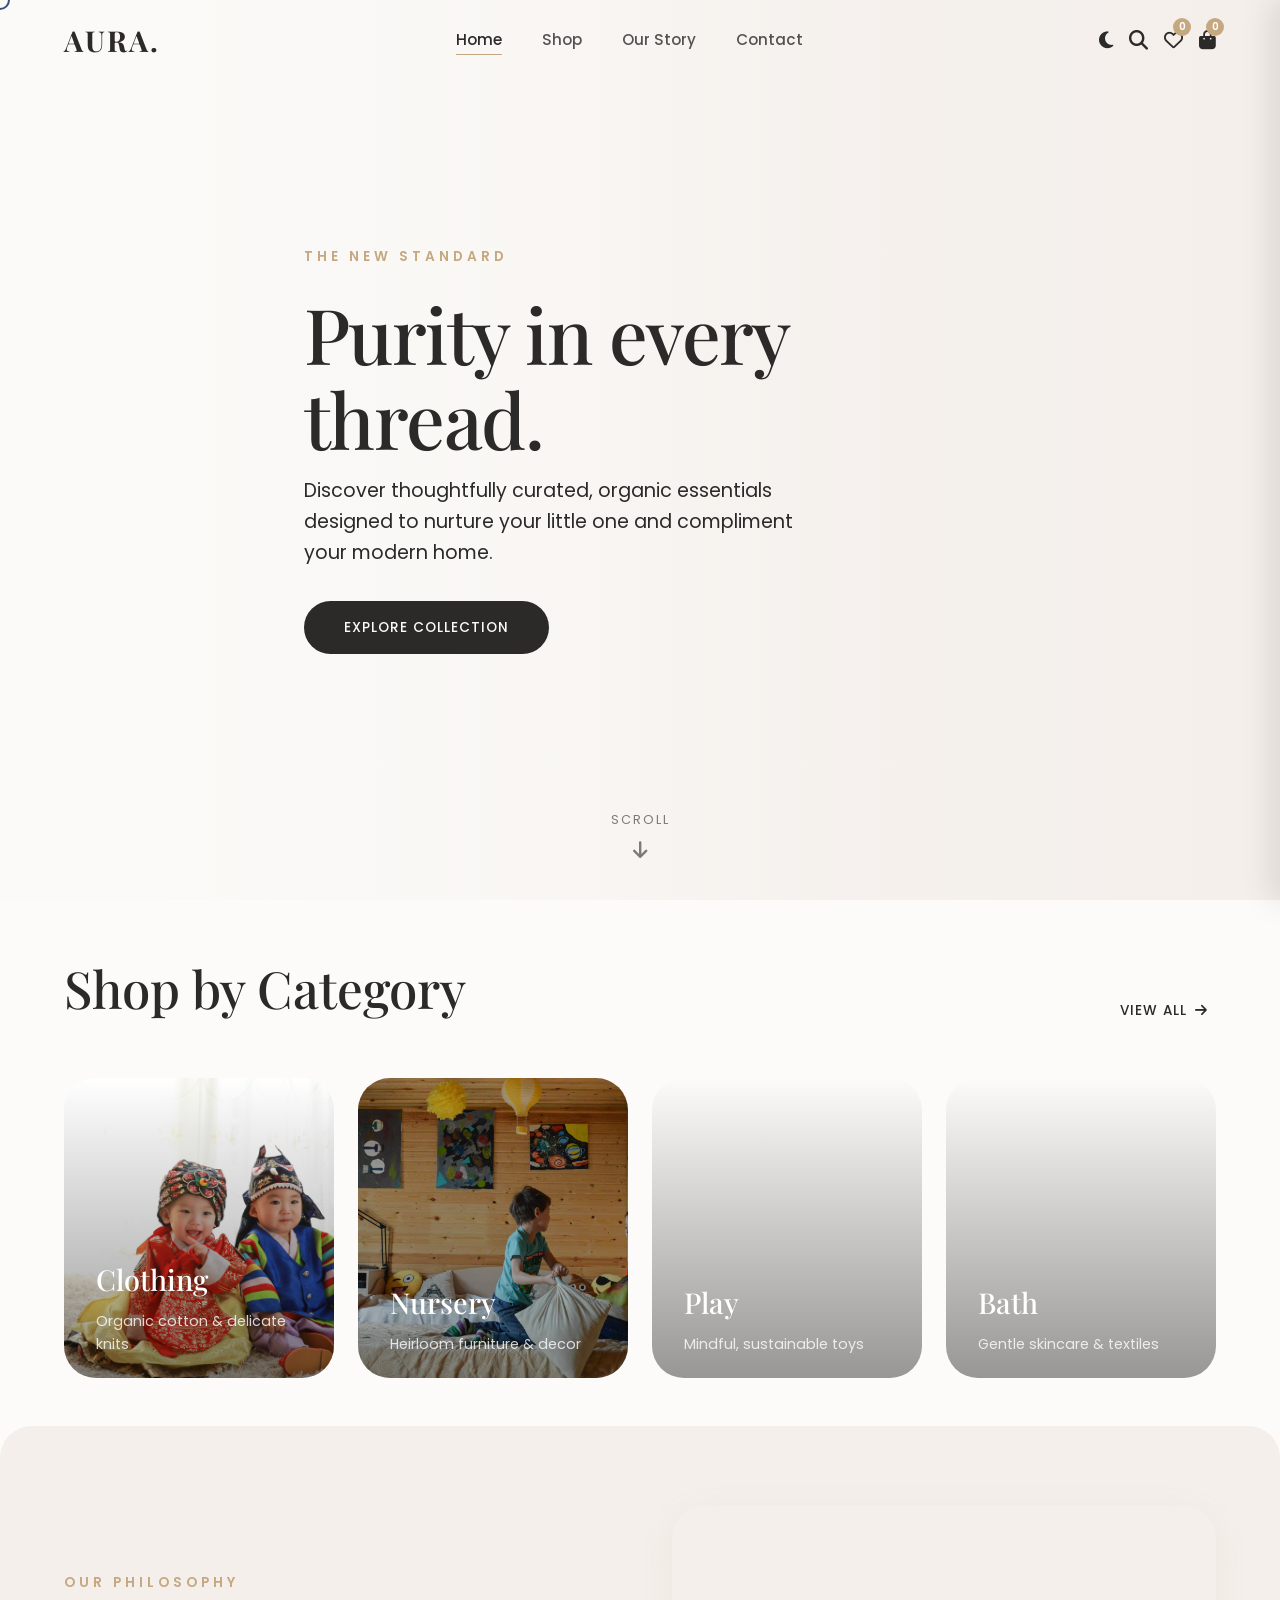
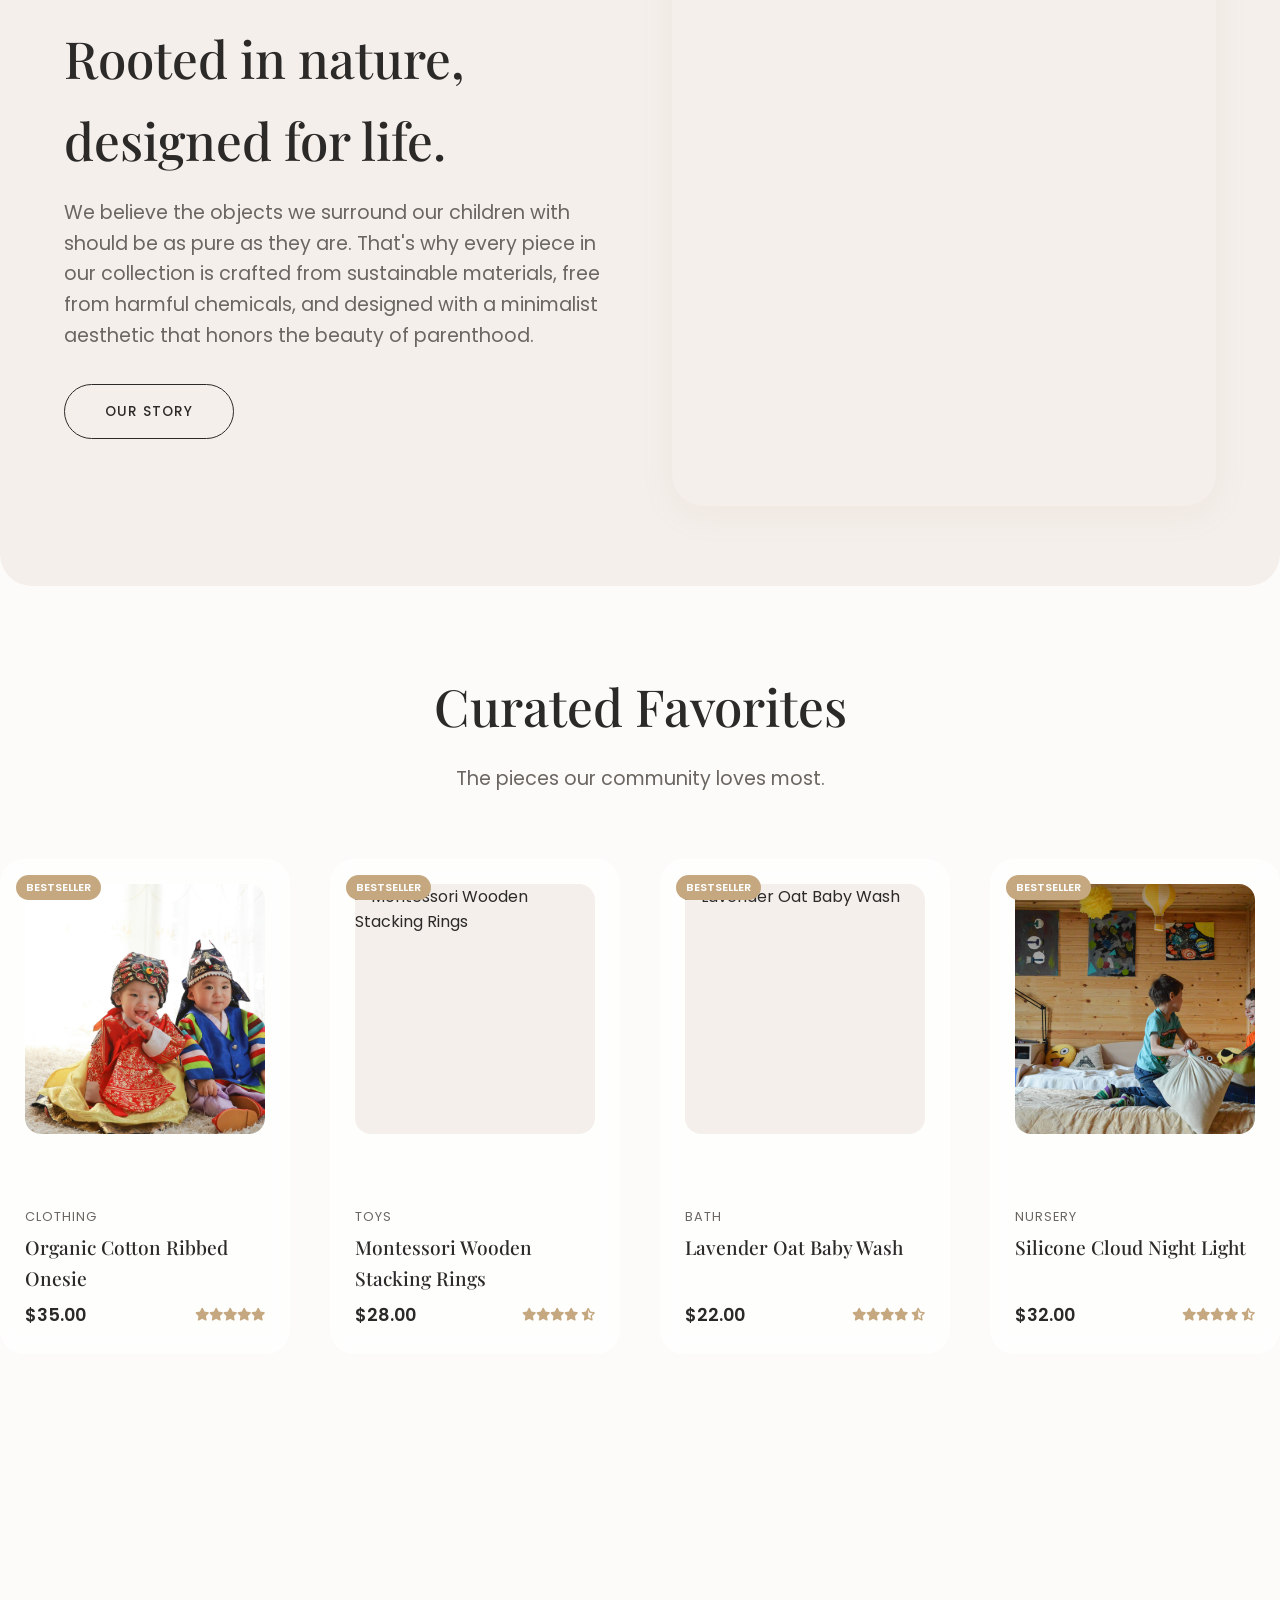
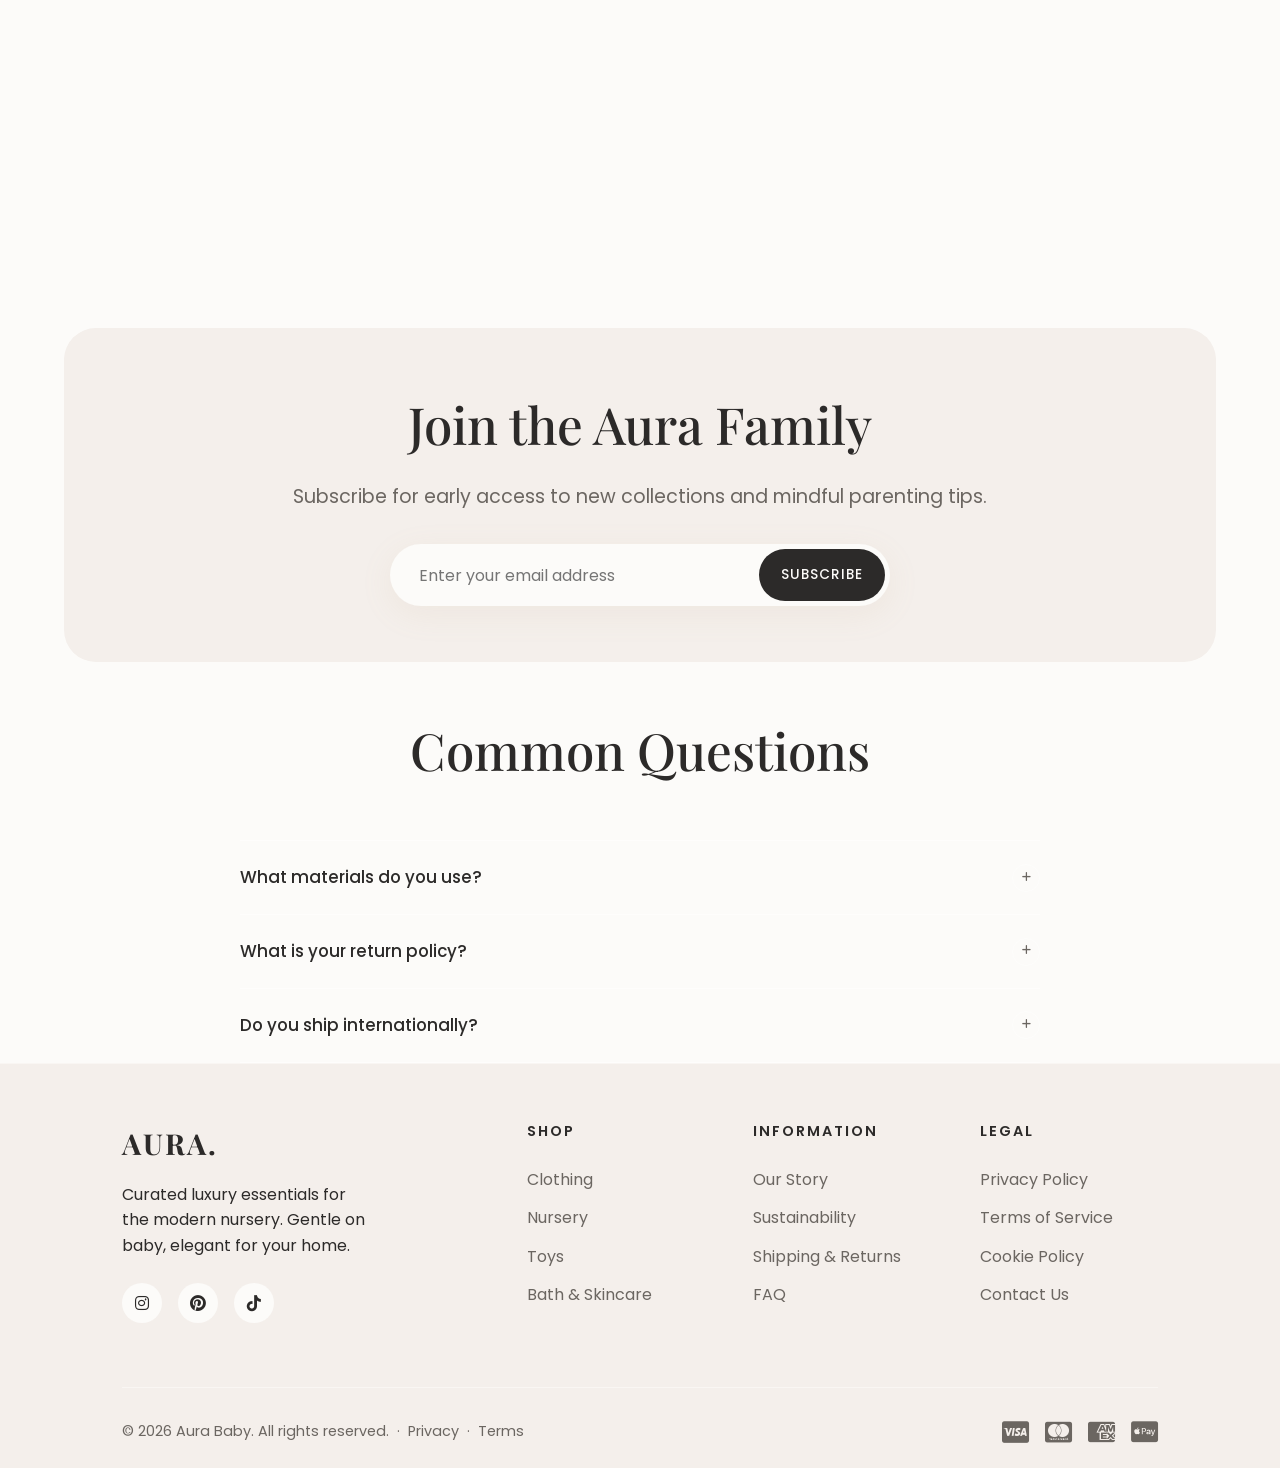
==== commit 6a3f4481: "ui fixed" ====
--- a/index.html
+++ b/index.html
@@ -202,22 +202,23 @@
                     <h4>Information</h4>
                     <ul class="footer-links">
                         <li><a href="about.html">Our Story</a></li>
-                        <li><a href="#">Sustainability</a></li>
-                        <li><a href="#">Shipping & Returns</a></li>
-                        <li><a href="#">FAQ</a></li>
+                        <li><a href="policy.html#sustainability">Sustainability</a></li>
+                        <li><a href="policy.html#shipping">Shipping &amp; Returns</a></li>
+                        <li><a href="faq.html">FAQ</a></li>
                     </ul>
                 </div>
                 <div class="footer-col">
-                    <h4>Contact</h4>
+                    <h4>Legal</h4>
                     <ul class="footer-links">
-                        <li>hello@aurababy.com</li>
-                        <li>+1 (800) 123-4567</li>
-                        <li>123 Luxury Lane, NY</li>
+                        <li><a href="policy.html#privacy">Privacy Policy</a></li>
+                        <li><a href="policy.html#terms">Terms of Service</a></li>
+                        <li><a href="policy.html#cookies">Cookie Policy</a></li>
+                        <li><a href="contact.html">Contact Us</a></li>
                     </ul>
                 </div>
             </div>
             <div class="footer-bottom">
-                <p>&copy; 2026 Aura Baby. All rights reserved.</p>
+                <p>&copy; 2026 Aura Baby. All rights reserved. &nbsp;·&nbsp; <a href="policy.html#privacy" style="color:var(--text-muted);">Privacy</a> &nbsp;·&nbsp; <a href="policy.html#terms" style="color:var(--text-muted);">Terms</a></p>
                 <div class="payment-icons" style="display: flex; gap: 1rem; font-size: 1.5rem;">
                     <i class="fa-brands fa-cc-visa"></i>
                     <i class="fa-brands fa-cc-mastercard"></i>
--- a/css/style.css
+++ b/css/style.css
@@ -397,9 +397,9 @@
 }
 .editorial-img {
     flex: 1; height: 600px; border-radius: var(--radius-xl);
-    background: var(--bg-secondary);
     position: relative; overflow: hidden;
     box-shadow: var(--glass-shadow);
+    background-color: var(--bg-secondary); /* fallback color only — does not override background-image */
 }
 .editorial-text { flex: 1; }
 
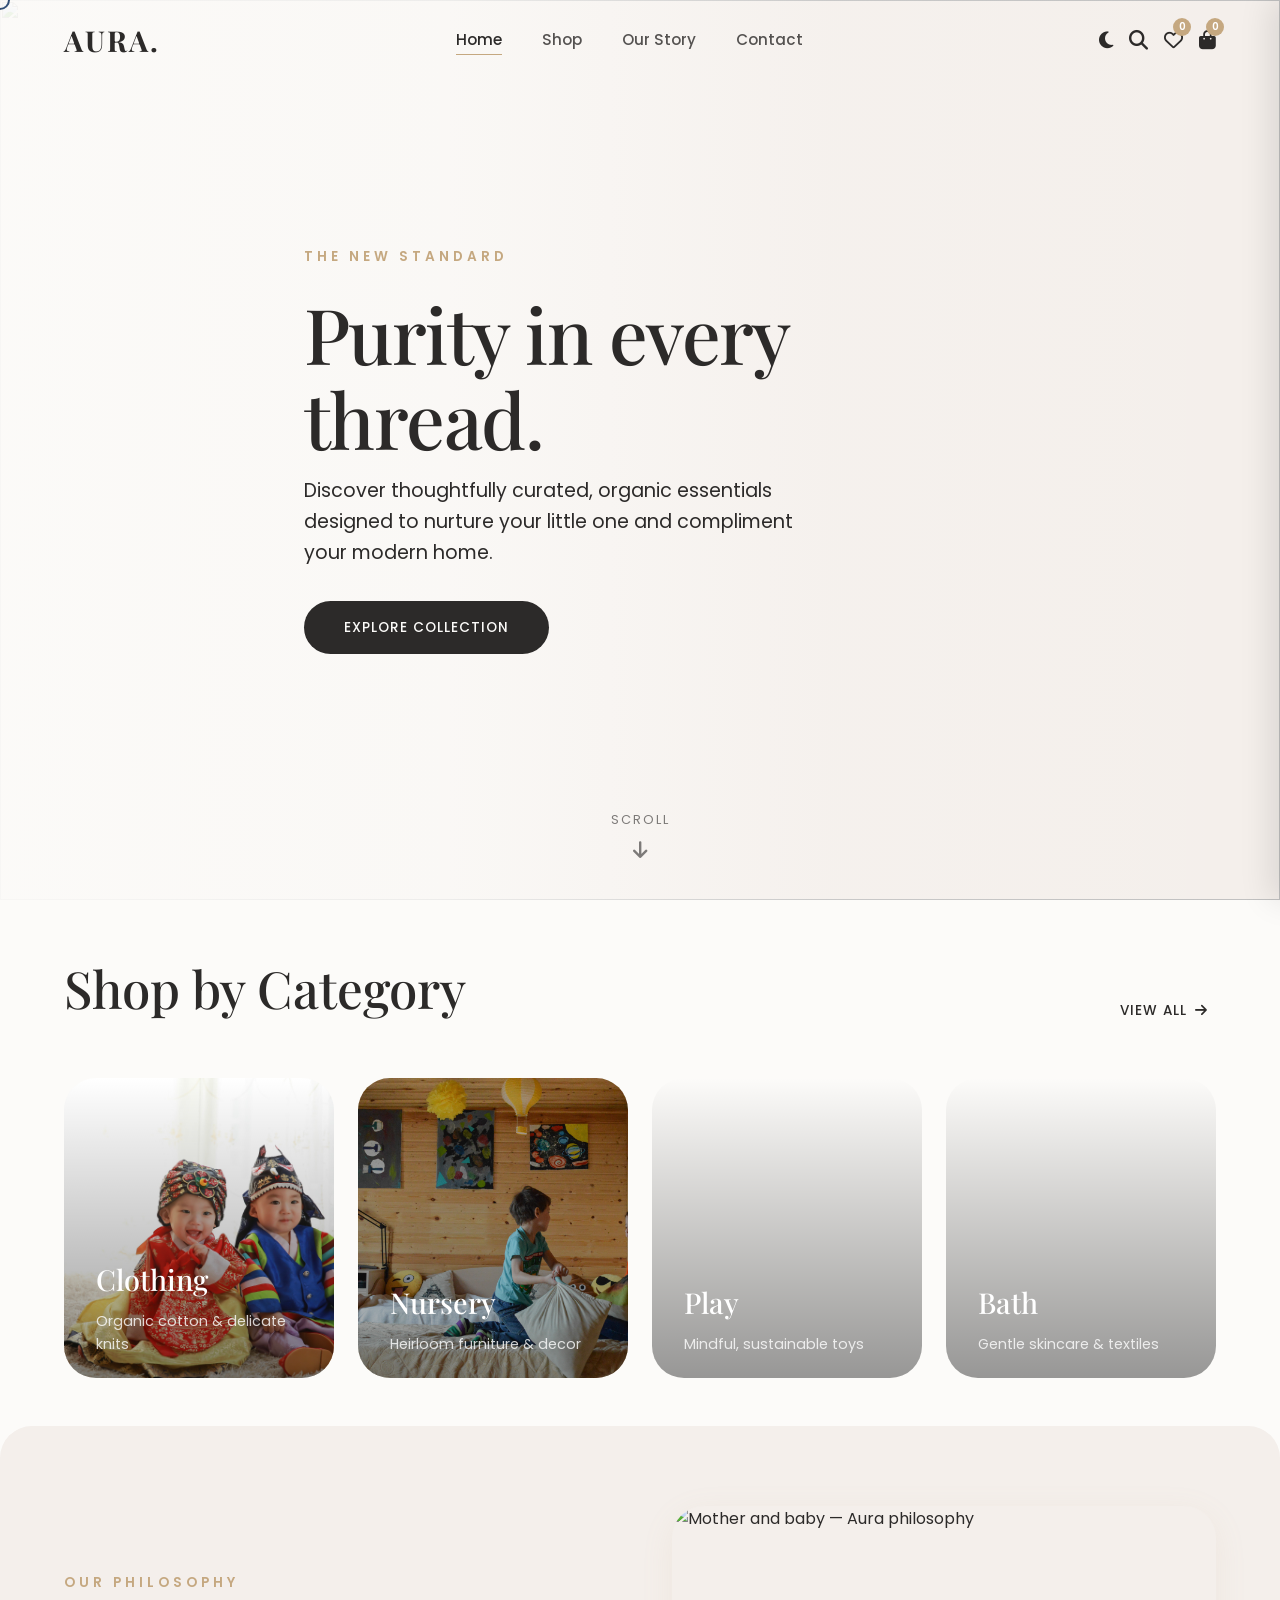
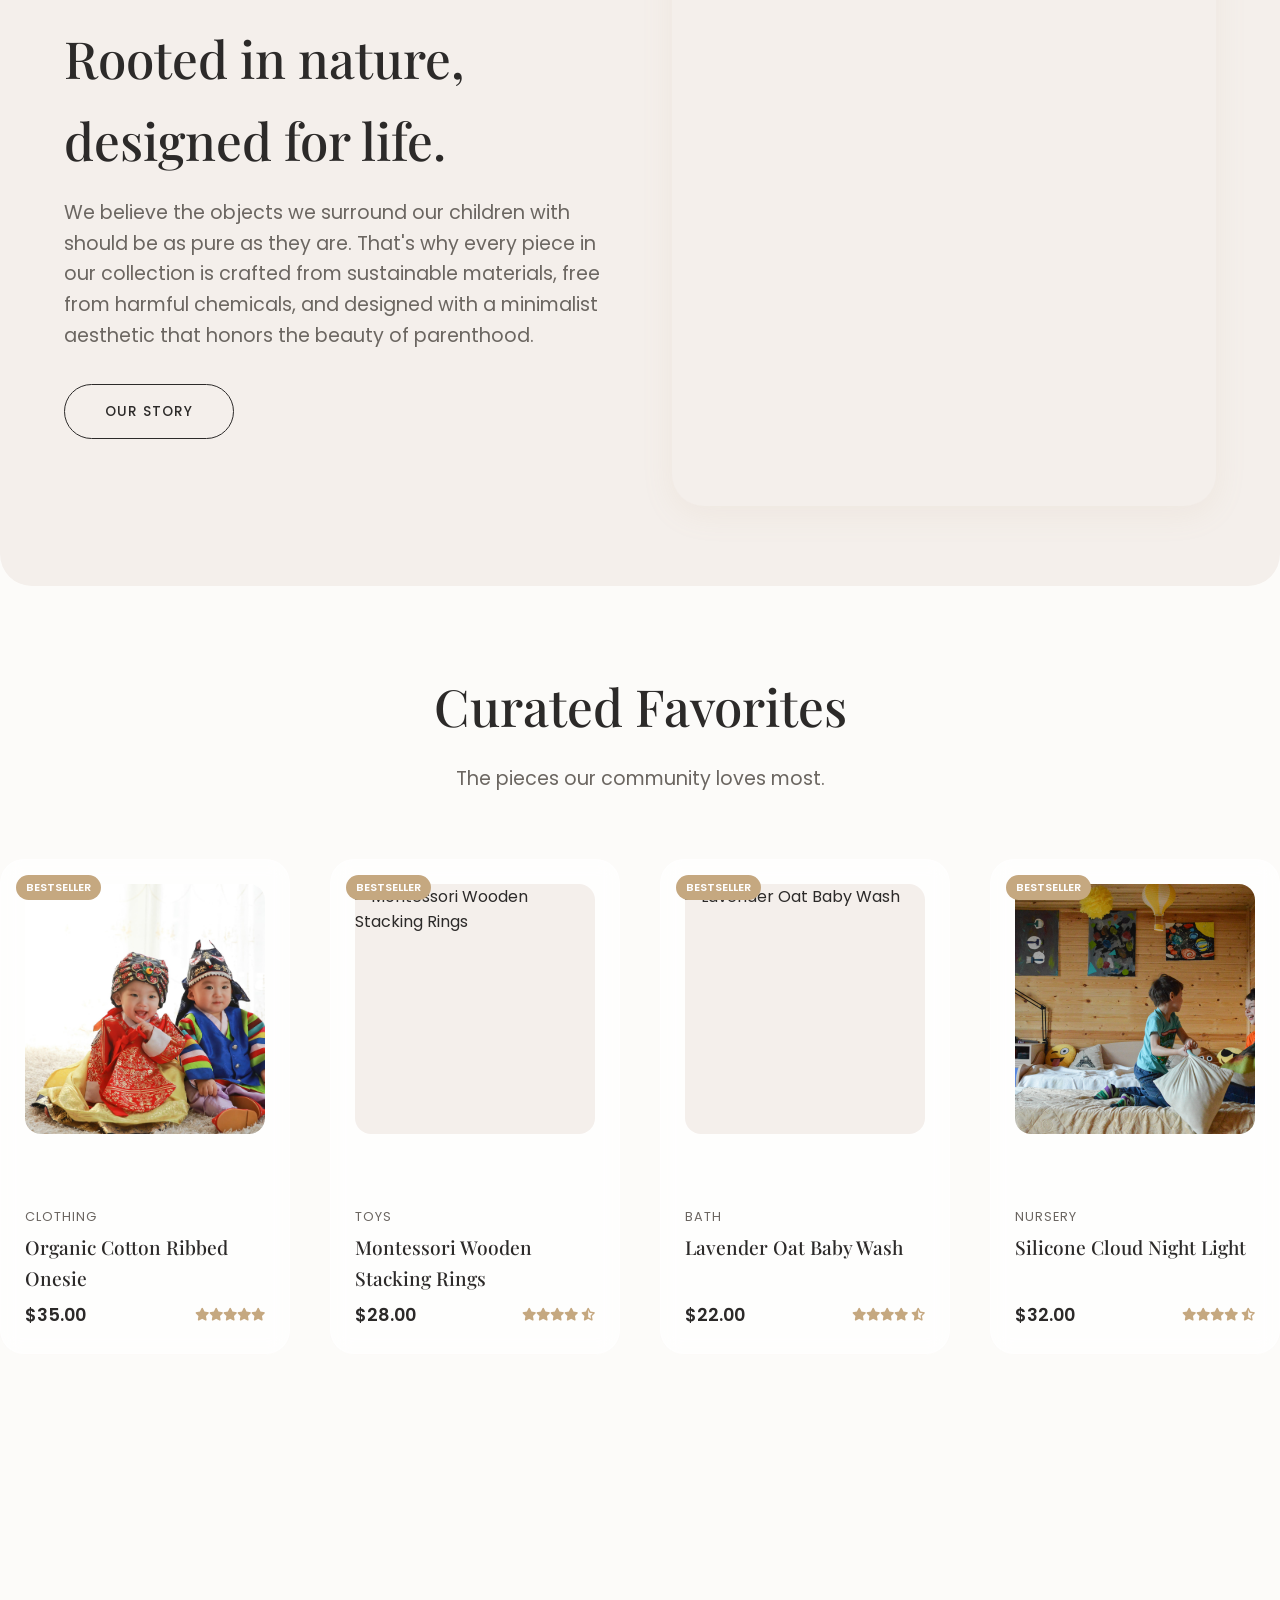
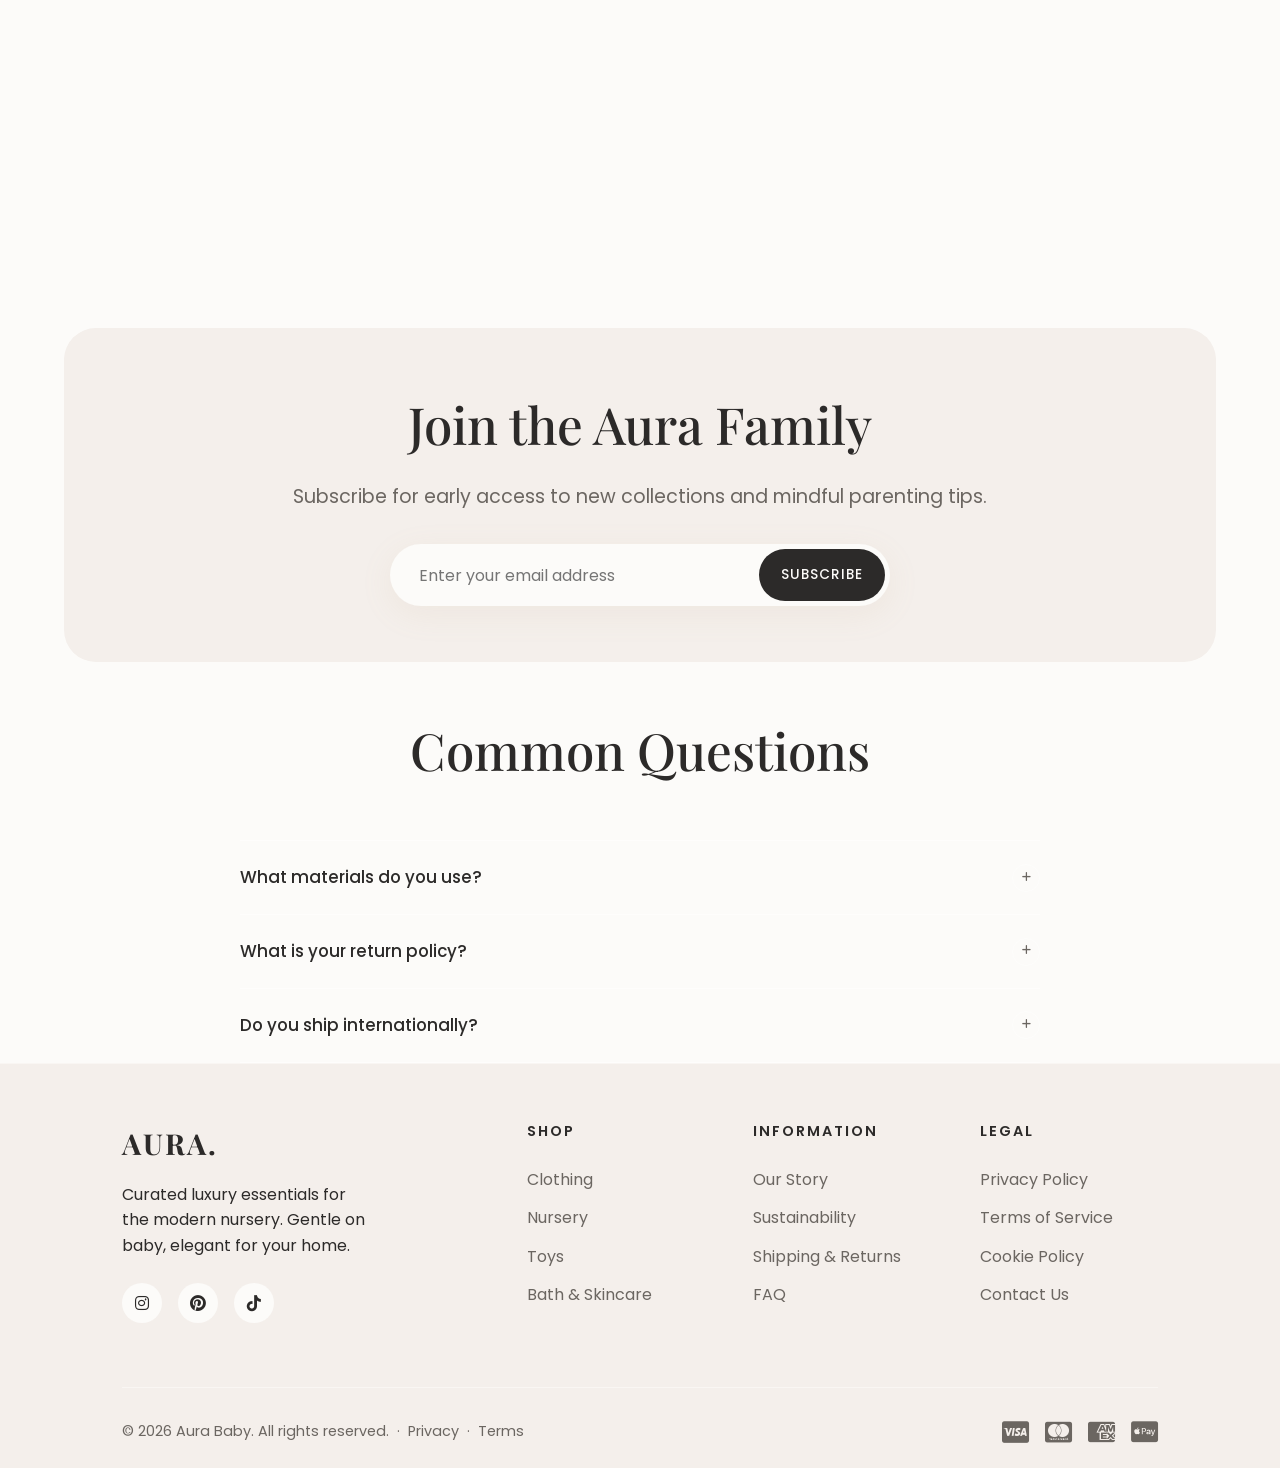
==== commit 774e3858: "updated" ====
--- a/index.html
+++ b/index.html
@@ -34,7 +34,12 @@
     </nav>
 
     <main id="app-root">
-        <section class="hero" style="background-image: url('https://images.unsplash.com/photo-1555252333-9f8e92e65df9?auto=format&fit=crop&q=80&w=1920'); background-size: cover; background-position: center;">
+        <section class="hero">
+            <img class="hero-bg-img"
+                 src="https://cdn.pixabay.com/photo/2024/02/11/06/20/baby-8565993_1280.jpg"
+                 alt=""
+                 aria-hidden="true"
+                 onerror="this.onerror=null; this.src='https://cdn.pixabay.com/photo/2014/12/02/15/04/baby-bassinet-554082_1280.jpg';">
             <div class="hero-overlay"></div>
             <div class="container hero-content reveal" style="position: relative; z-index: 1;">
                 <span class="hero-subtitle">The New Standard</span>
@@ -89,7 +94,12 @@
                     <p class="text-lead" style="margin-bottom: 2rem;">We believe the objects we surround our children with should be as pure as they are. That's why every piece in our collection is crafted from sustainable materials, free from harmful chemicals, and designed with a minimalist aesthetic that honors the beauty of parenthood.</p>
                     <a href="about.html" class="btn btn-outline" onclick="createRipple(event)">Our Story</a>
                 </div>
-                <div class="editorial-img" style="background-image: url('https://cdn.pixabay.com/photo/2024/02/11/06/20/baby-8565993_1280.jpg'); background-size: cover; background-position: center;"></div>
+                <div class="editorial-img">
+                    <img src="https://cdn.pixabay.com/photo/2021/08/22/15/39/kid-6565461_1280.jpg"
+                         alt="Mother and baby — Aura philosophy"
+                         style="width:100%; height:100%; object-fit:cover; display:block;"
+                         onerror="this.onerror=null; this.src='https://cdn.pixabay.com/photo/2024/02/11/06/20/baby-8565993_1280.jpg';">
+                </div>
             </div>
         </section>
 
--- a/css/style.css
+++ b/css/style.css
@@ -218,7 +218,19 @@
     height: 100vh;
     display: flex; align-items: center;
     position: relative; overflow: hidden;
-    background: var(--bg-secondary);
+    background: var(--bg-secondary); /* solid fallback if image fails */
+}
+
+/* Absolutely-positioned img acts as the background — supports onerror fallback */
+.hero-bg-img {
+    position: absolute;
+    inset: 0;
+    width: 100%; height: 100%;
+    object-fit: cover;
+    object-position: center;
+    z-index: 0;
+    pointer-events: none;
+    user-select: none;
 }
 
 
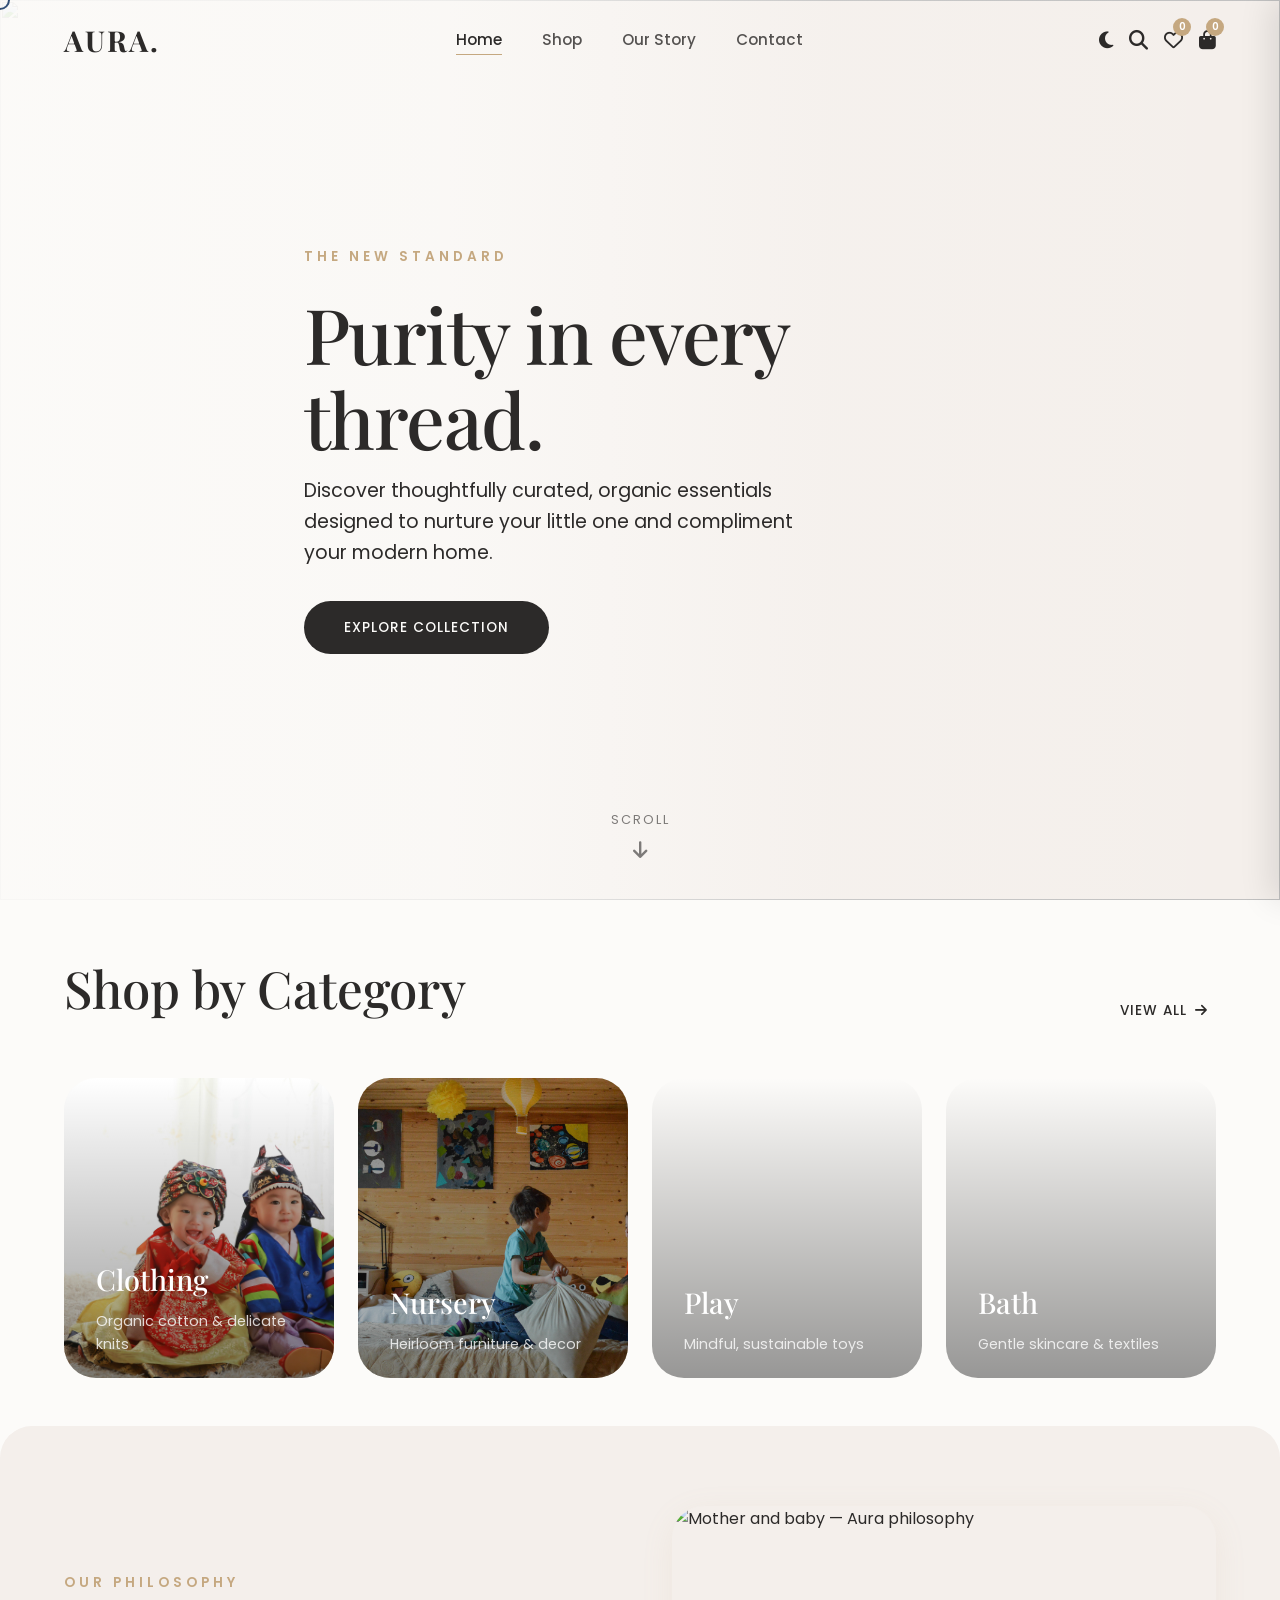
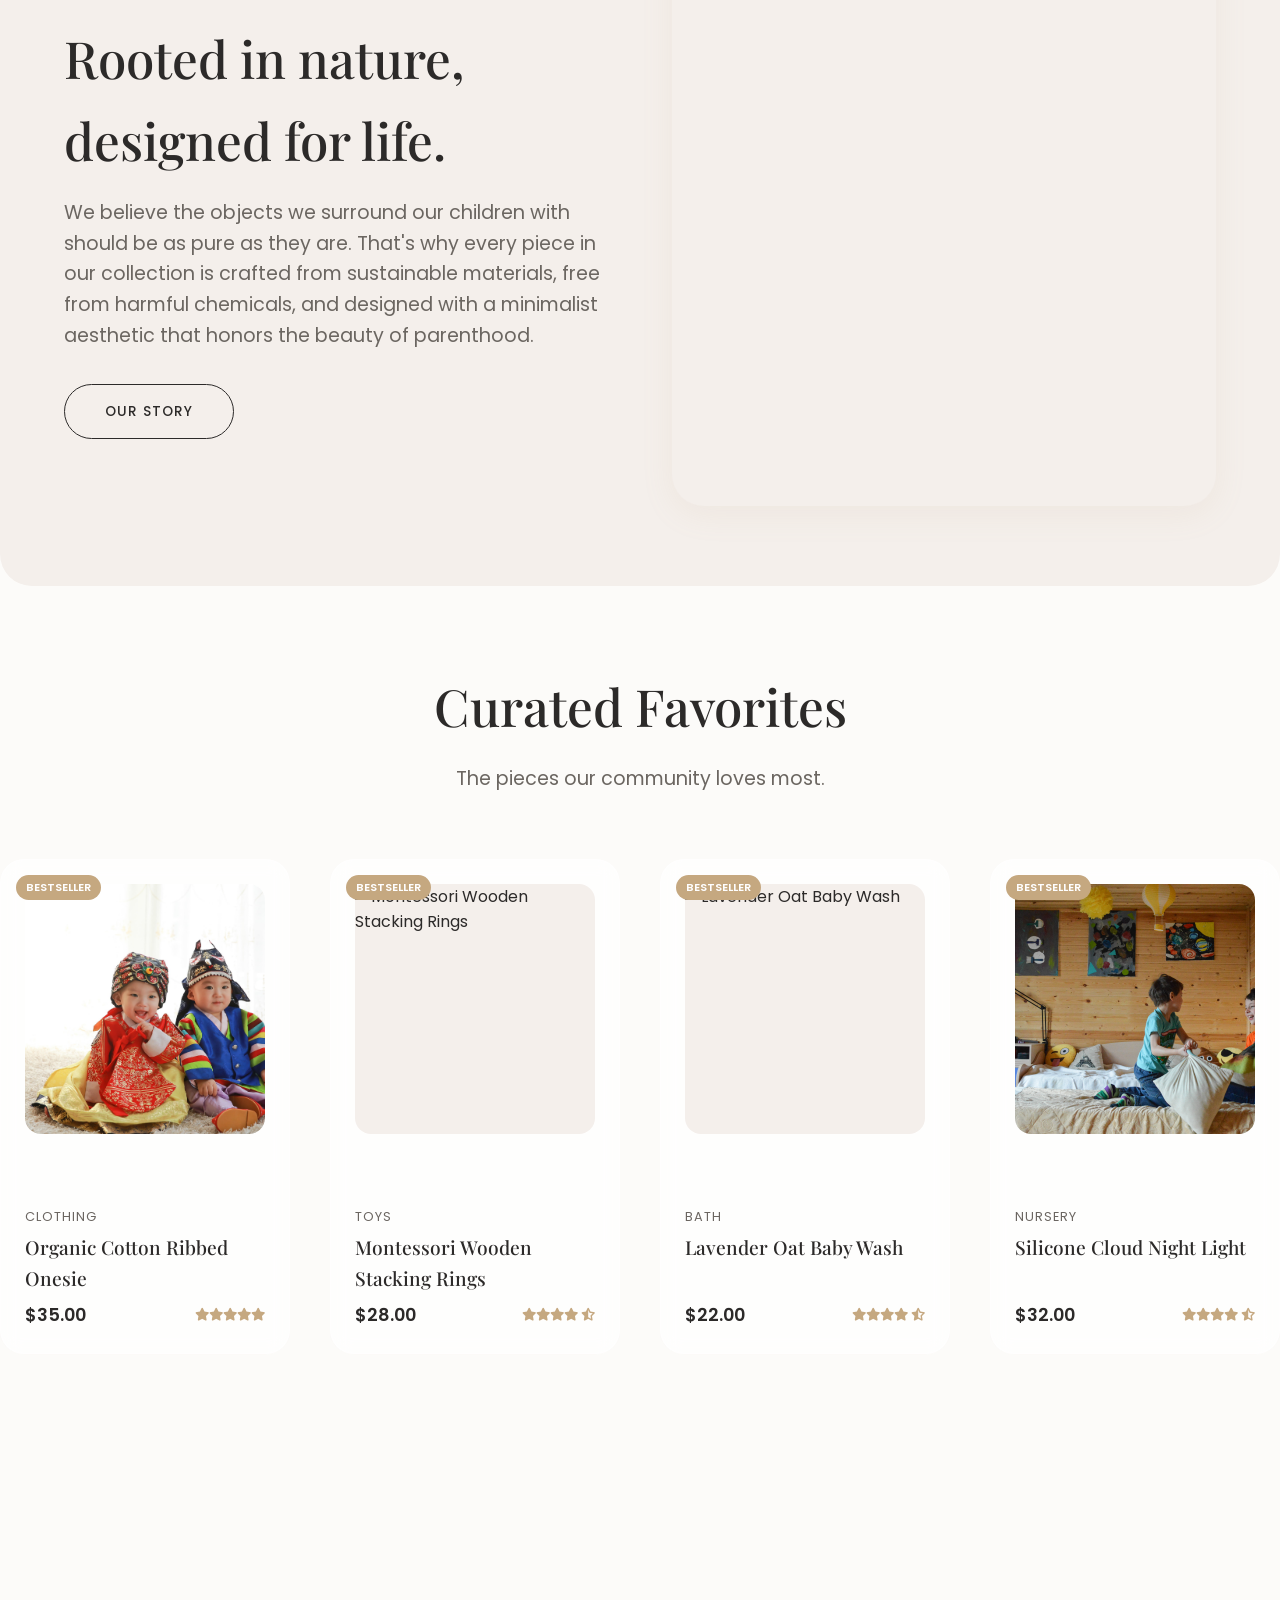
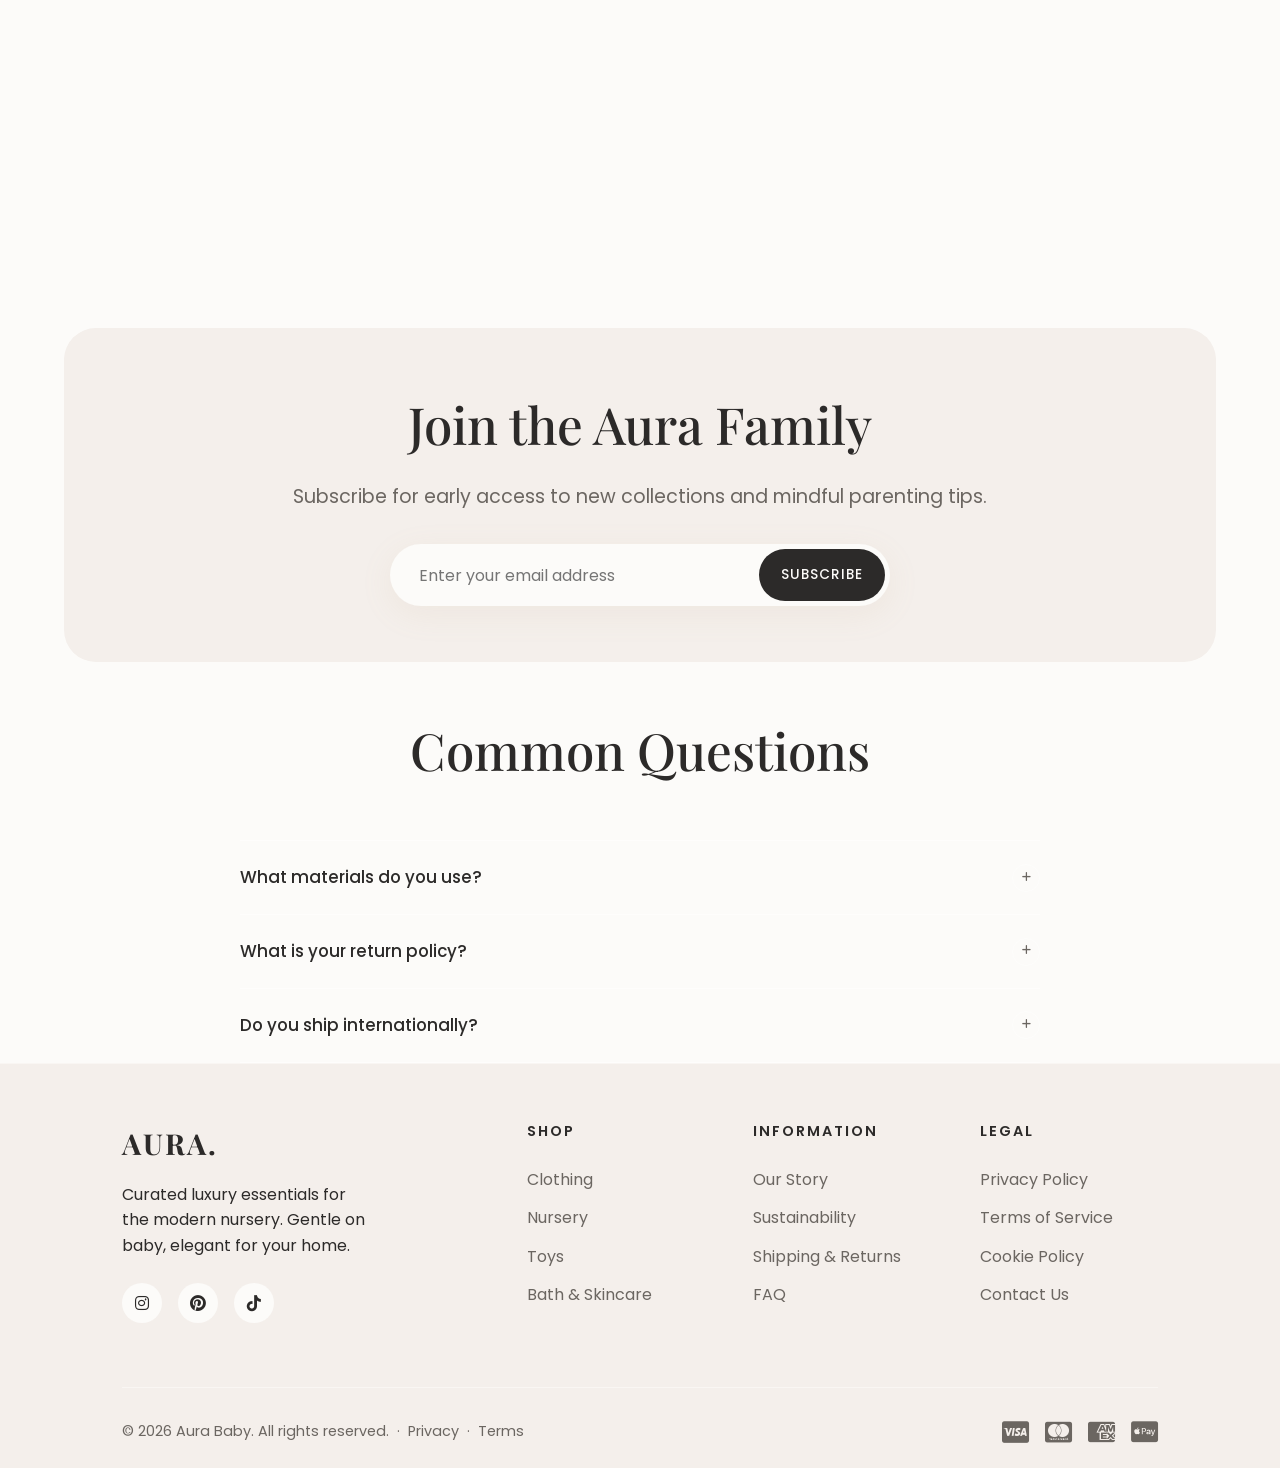
==== commit 3b5832bd: "wishlist-page added" ====
--- a/index.html
+++ b/index.html
@@ -36,10 +36,10 @@
     <main id="app-root">
         <section class="hero">
             <img class="hero-bg-img"
-                 src="https://cdn.pixabay.com/photo/2024/02/11/06/20/baby-8565993_1280.jpg"
+                 src="https://images.unsplash.com/photo-1555252333-9f8e92e65df9?auto=format&fit=crop&q=80&w=1920"
                  alt=""
                  aria-hidden="true"
-                 onerror="this.onerror=null; this.src='https://cdn.pixabay.com/photo/2014/12/02/15/04/baby-bassinet-554082_1280.jpg';">
+                 onerror="this.onerror=null; this.src='https://picsum.photos/seed/hero/1920/1080';">
             <div class="hero-overlay"></div>
             <div class="container hero-content reveal" style="position: relative; z-index: 1;">
                 <span class="hero-subtitle">The New Standard</span>
@@ -95,10 +95,10 @@
                     <a href="about.html" class="btn btn-outline" onclick="createRipple(event)">Our Story</a>
                 </div>
                 <div class="editorial-img">
-                    <img src="https://cdn.pixabay.com/photo/2021/08/22/15/39/kid-6565461_1280.jpg"
+                    <img src="https://cdn.pixabay.com/photo/2024/02/11/06/20/baby-8565993_1280.jpg"
                          alt="Mother and baby — Aura philosophy"
                          style="width:100%; height:100%; object-fit:cover; display:block;"
-                         onerror="this.onerror=null; this.src='https://cdn.pixabay.com/photo/2024/02/11/06/20/baby-8565993_1280.jpg';">
+                         onerror="this.onerror=null; this.src='https://picsum.photos/seed/baby/800/600';">
                 </div>
             </div>
         </section>
